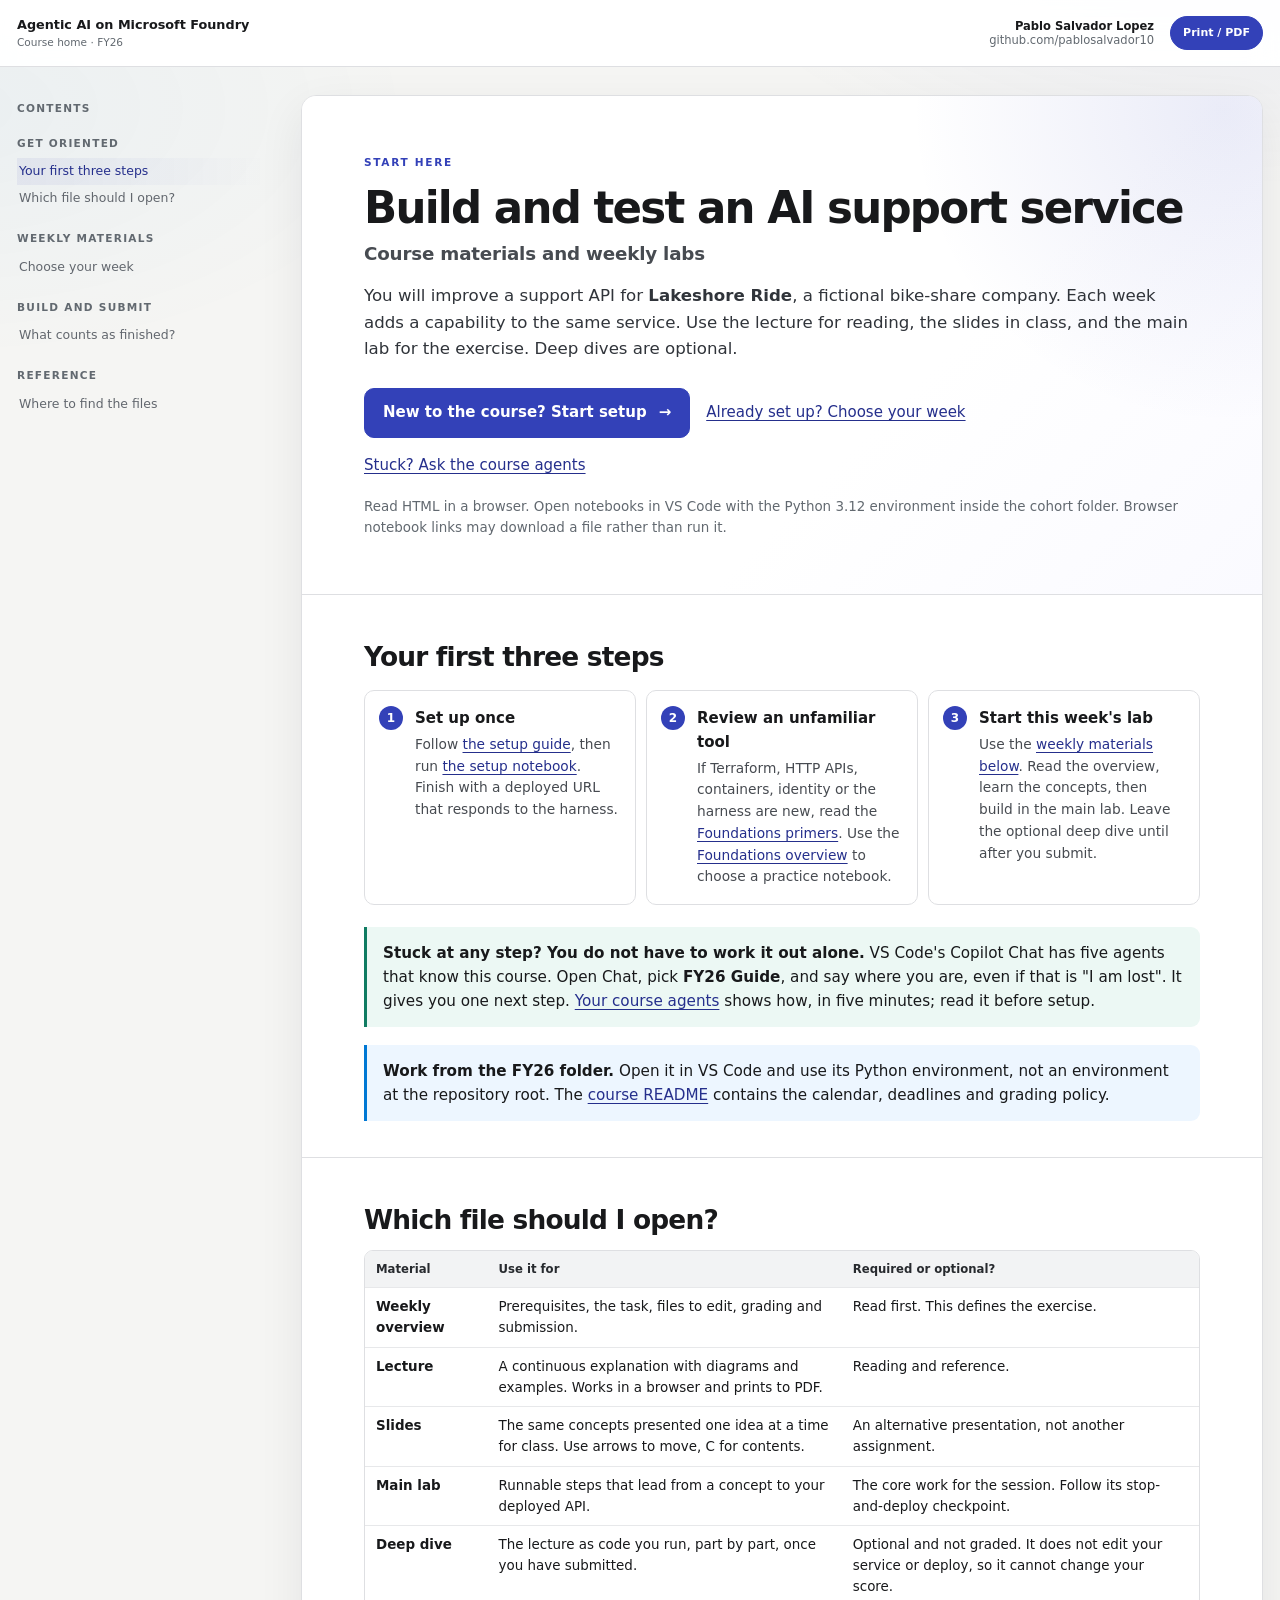
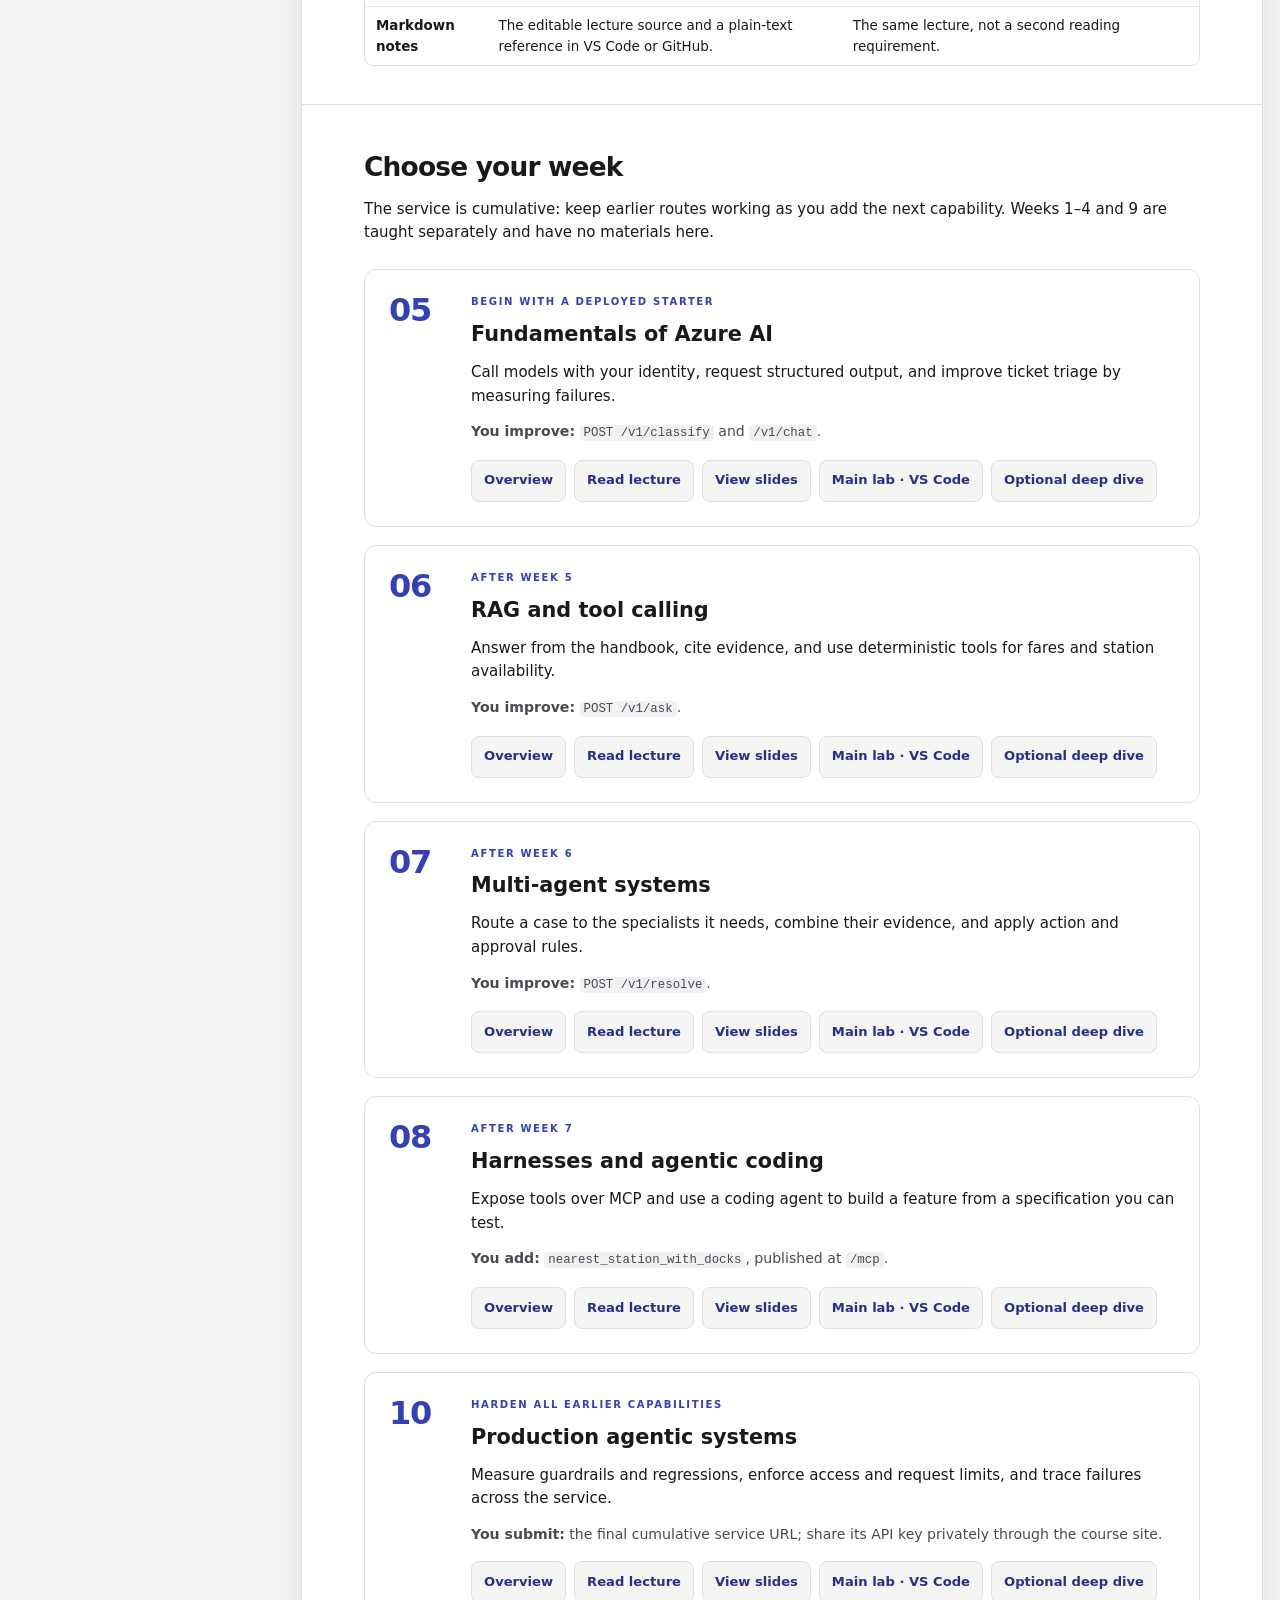
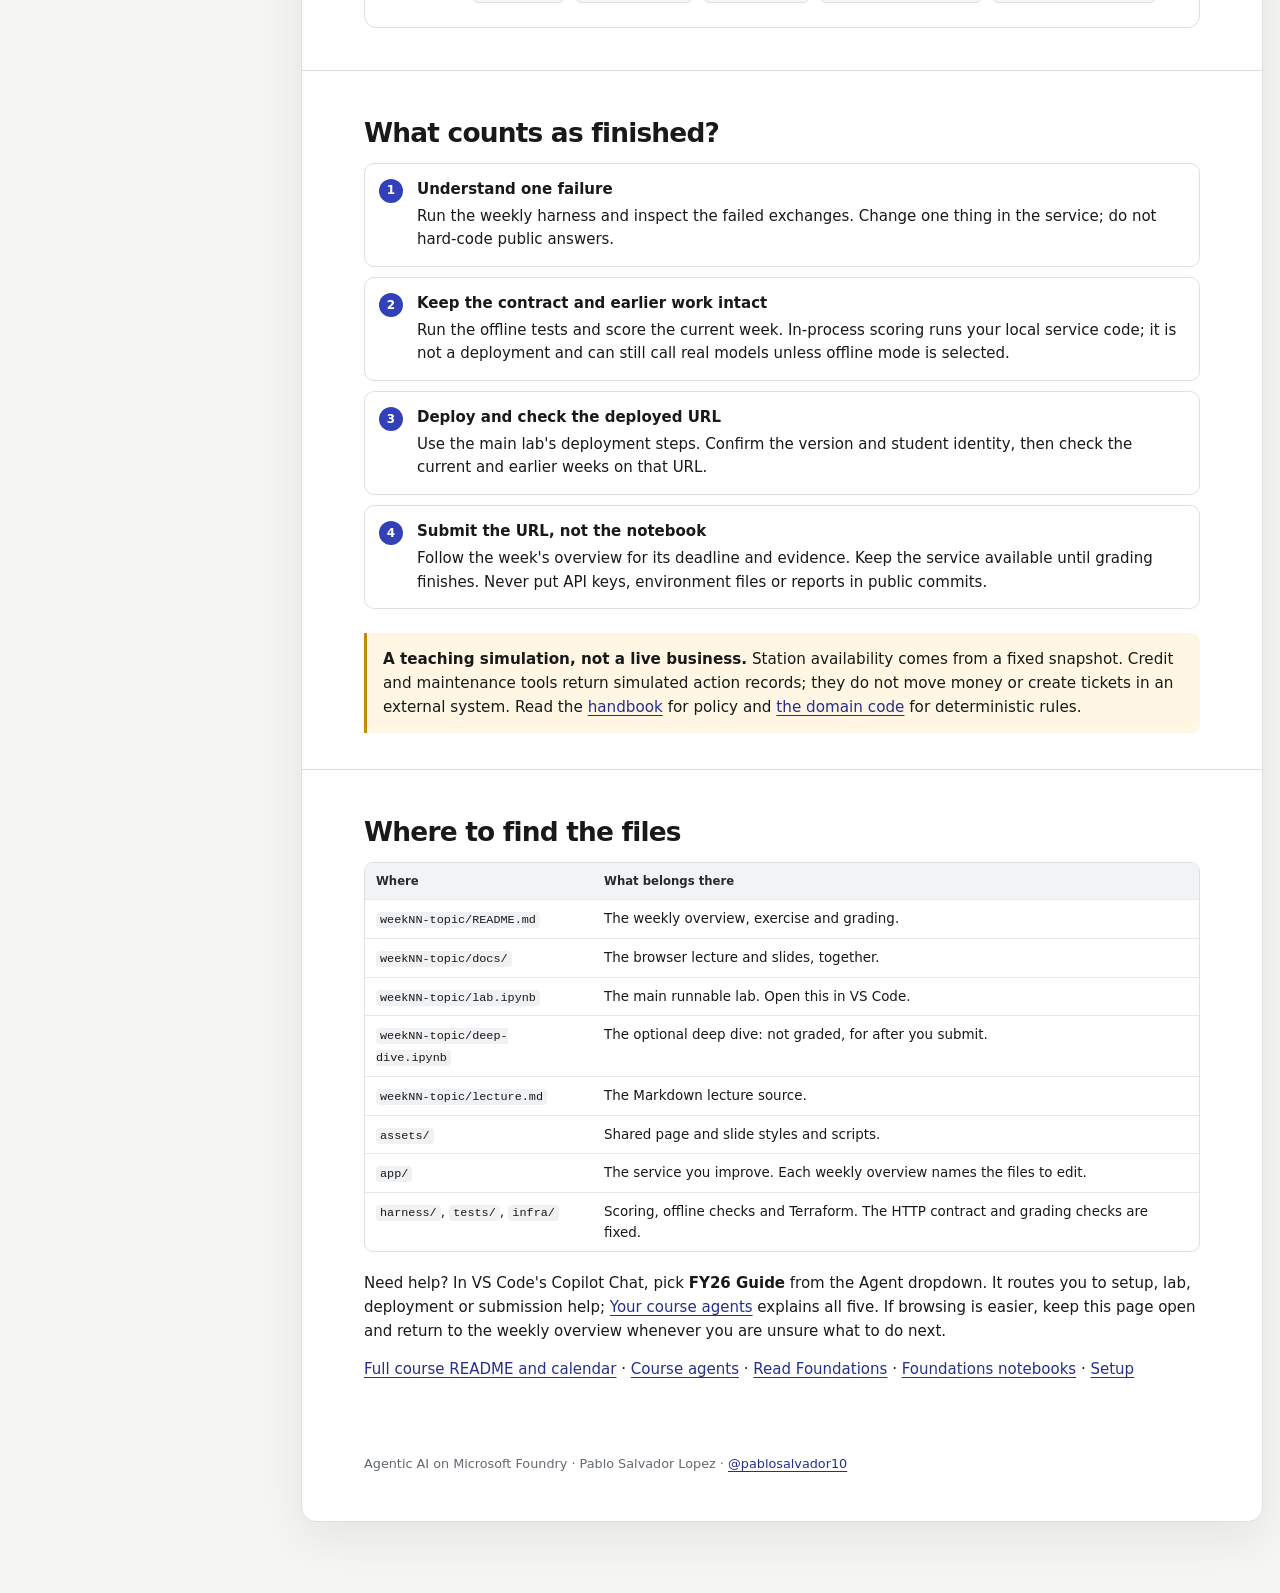
==== fy26/index.html @ be67edde "feat: FY26 cohort with course website and online harness - fy26/: the Lakeshore Ride service, harnes" ====
<!doctype html>
<html lang="en">
<head>
  <meta charset="utf-8">
  <meta name="viewport" content="width=device-width, initial-scale=1">
  <title>Start here · Agentic AI on Microsoft Foundry</title>
  <meta name="description" content="One place to find the setup, foundations, lectures, slides and labs for the Lakeshore Ride agentic AI course.">
  <link rel="stylesheet" href="assets/lecture.css">
  <link rel="stylesheet" href="assets/course.css">
</head>
<body class="course-home">
<a class="skip" href="#content">Skip to the course</a>
<div id="progress" aria-hidden="true"></div>
<header class="topbar"><div class="topbar__inner">
  <span class="brand-copy"><b>Agentic AI on Microsoft Foundry</b><span>Course home · FY26</span></span>
  <div class="topbar__right">
    <span class="author"><b>Pablo Salvador Lopez</b><a href="https://github.com/pablosalvador10">github.com/pablosalvador10</a></span>
    <button class="button" id="print" type="button">Print / PDF</button>
  </div>
</div></header>
<div class="layout">
  <nav class="toc" aria-label="Course contents"></nav>
  <main id="content" tabindex="-1">
    <header class="hero">
      <p class="eyebrow">Start here</p>
      <h1>Build and test an AI support service<span class="hero-subtitle">Course materials and weekly labs</span></h1>
      <p class="hero-copy">You will improve a support API for <strong>Lakeshore Ride</strong>, a fictional bike-share company. Each week adds a capability to the same service. Use the lecture for reading, the slides in class, and the main lab for the exercise. Deep dives are optional.</p>
      <div class="home-actions">
        <a class="primary-link" href="setup/README.md">New to the course? Start setup <span aria-hidden="true">→</span></a>
        <a href="#weeks">Already set up? Choose your week</a>
        <a href="foundations/docs/agents.html">Stuck? Ask the course agents</a>
      </div>
      <p class="muted">Read HTML in a browser. Open notebooks in VS Code with the Python 3.12 environment inside the cohort folder. Browser notebook links may download a file rather than run it.</p>
    </header>

    <section id="start" data-group="Get oriented">
      <h2>Your first three steps</h2>
      <ol class="flow">
        <li><b>Set up once</b><span>Follow <a href="setup/README.md">the setup guide</a>, then run <a href="setup/setup.ipynb">the setup notebook</a>. Finish with a deployed URL that responds to the harness.</span></li>
        <li><b>Review an unfamiliar tool</b><span>If Terraform, HTTP APIs, containers, identity or the harness are new, read the <a href="foundations/docs/primers.html">Foundations primers</a>. Use the <a href="foundations/README.md">Foundations overview</a> to choose a practice notebook.</span></li>
        <li><b>Start this week's lab</b><span>Use the <a href="#weeks">weekly materials below</a>. Read the overview, learn the concepts, then build in the main lab. Leave the optional deep dive until after you submit.</span></li>
      </ol>
      <div class="callout callout--green"><p><strong>Stuck at any step? You do not have to work it out alone.</strong> VS Code's Copilot Chat has five agents that know this course. Open Chat, pick <strong>FY26 Guide</strong>, and say where you are, even if that is "I am lost". It gives you one next step. <a href="foundations/docs/agents.html">Your course agents</a> shows how, in five minutes; read it before setup.</p></div>
      <div class="callout"><p><strong>Work from the FY26 folder.</strong> Open it in VS Code and use its Python environment, not an environment at the repository root. The <a href="README.md">course README</a> contains the calendar, deadlines and grading policy.</p></div>
    </section>

    <section id="formats" data-group="Get oriented">
      <h2>Which file should I open?</h2>
      <div class="table-wrap"><table>
        <thead><tr><th>Material</th><th>Use it for</th><th>Required or optional?</th></tr></thead>
        <tbody>
          <tr><td><strong>Weekly overview</strong></td><td>Prerequisites, the task, files to edit, grading and submission.</td><td>Read first. This defines the exercise.</td></tr>
          <tr><td><strong>Lecture</strong></td><td>A continuous explanation with diagrams and examples. Works in a browser and prints to PDF.</td><td>Reading and reference.</td></tr>
          <tr><td><strong>Slides</strong></td><td>The same concepts presented one idea at a time for class. Use arrows to move, C for contents.</td><td>An alternative presentation, not another assignment.</td></tr>
          <tr><td><strong>Main lab</strong></td><td>Runnable steps that lead from a concept to your deployed API.</td><td>The core work for the session. Follow its stop-and-deploy checkpoint.</td></tr>
          <tr><td><strong>Deep dive</strong></td><td>The lecture as code you run, part by part, once you have submitted.</td><td>Optional and not graded. It does not edit your service or deploy, so it cannot change your score.</td></tr>
          <tr><td><strong>Markdown notes</strong></td><td>The editable lecture source and a plain-text reference in VS Code or GitHub.</td><td>The same lecture, not a second reading requirement.</td></tr>
        </tbody>
      </table></div>
    </section>

    <section id="weeks" data-group="Weekly materials">
      <h2>Choose your week</h2>
      <p>The service is cumulative: keep earlier routes working as you add the next capability. Weeks 1–4 and 9 are taught separately and have no materials here.</p>
      <div class="week-list">
        <article class="week-card" id="week-5">
          <div class="week-number">05</div><div>
            <p class="eyebrow">Begin with a deployed starter</p>
            <h3>Fundamentals of Azure AI</h3>
            <p>Call models with your identity, request structured output, and improve ticket triage by measuring failures.</p>
            <p class="week-deliverable"><strong>You improve:</strong> <code>POST /v1/classify</code> and <code>/v1/chat</code>.</p>
            <nav class="material-links" aria-label="Week 5 materials">
              <a href="week05-fundamentals-of-azure-ai/README.md">Overview</a>
              <a href="week05-fundamentals-of-azure-ai/docs/lecture.html">Read lecture</a>
              <a href="week05-fundamentals-of-azure-ai/docs/slides.html">View slides</a>
              <a href="week05-fundamentals-of-azure-ai/lab.ipynb">Main lab · VS Code</a>
              <a href="week05-fundamentals-of-azure-ai/deep-dive.ipynb">Optional deep dive</a>
            </nav>
          </div>
        </article>
        <article class="week-card" id="week-6">
          <div class="week-number">06</div><div>
            <p class="eyebrow">After Week 5</p>
            <h3>RAG and tool calling</h3>
            <p>Answer from the handbook, cite evidence, and use deterministic tools for fares and station availability.</p>
            <p class="week-deliverable"><strong>You improve:</strong> <code>POST /v1/ask</code>.</p>
            <nav class="material-links" aria-label="Week 6 materials">
              <a href="week06-rag-and-tool-calling/README.md">Overview</a>
              <a href="week06-rag-and-tool-calling/docs/lecture.html">Read lecture</a>
              <a href="week06-rag-and-tool-calling/docs/slides.html">View slides</a>
              <a href="week06-rag-and-tool-calling/lab.ipynb">Main lab · VS Code</a>
              <a href="week06-rag-and-tool-calling/deep-dive.ipynb">Optional deep dive</a>
            </nav>
          </div>
        </article>
        <article class="week-card" id="week-7">
          <div class="week-number">07</div><div>
            <p class="eyebrow">After Week 6</p>
            <h3>Multi-agent systems</h3>
            <p>Route a case to the specialists it needs, combine their evidence, and apply action and approval rules.</p>
            <p class="week-deliverable"><strong>You improve:</strong> <code>POST /v1/resolve</code>.</p>
            <nav class="material-links" aria-label="Week 7 materials">
              <a href="week07-multi-agent-systems/README.md">Overview</a>
              <a href="week07-multi-agent-systems/docs/lecture.html">Read lecture</a>
              <a href="week07-multi-agent-systems/docs/slides.html">View slides</a>
              <a href="week07-multi-agent-systems/lab.ipynb">Main lab · VS Code</a>
              <a href="week07-multi-agent-systems/deep-dive.ipynb">Optional deep dive</a>
            </nav>
          </div>
        </article>
        <article class="week-card" id="week-8">
          <div class="week-number">08</div><div>
            <p class="eyebrow">After Week 7</p>
            <h3>Harnesses and agentic coding</h3>
            <p>Expose tools over MCP and use a coding agent to build a feature from a specification you can test.</p>
            <p class="week-deliverable"><strong>You add:</strong> <code>nearest_station_with_docks</code>, published at <code>/mcp</code>.</p>
            <nav class="material-links" aria-label="Week 8 materials">
              <a href="week08-harnesses-and-agentic-coding/README.md">Overview</a>
              <a href="week08-harnesses-and-agentic-coding/docs/lecture.html">Read lecture</a>
              <a href="week08-harnesses-and-agentic-coding/docs/slides.html">View slides</a>
              <a href="week08-harnesses-and-agentic-coding/lab.ipynb">Main lab · VS Code</a>
              <a href="week08-harnesses-and-agentic-coding/deep-dive.ipynb">Optional deep dive</a>
            </nav>
          </div>
        </article>
        <article class="week-card" id="week-10">
          <div class="week-number">10</div><div>
            <p class="eyebrow">Harden all earlier capabilities</p>
            <h3>Production agentic systems</h3>
            <p>Measure guardrails and regressions, enforce access and request limits, and trace failures across the service.</p>
            <p class="week-deliverable"><strong>You submit:</strong> the final cumulative service URL; share its API key privately through the course site.</p>
            <nav class="material-links" aria-label="Week 10 materials">
              <a href="week10-production-agentic-systems/README.md">Overview</a>
              <a href="week10-production-agentic-systems/docs/lecture.html">Read lecture</a>
              <a href="week10-production-agentic-systems/docs/slides.html">View slides</a>
              <a href="week10-production-agentic-systems/lab.ipynb">Main lab · VS Code</a>
              <a href="week10-production-agentic-systems/deep-dive.ipynb">Optional deep dive</a>
            </nav>
          </div>
        </article>
      </div>
    </section>

    <section id="workflow" data-group="Build and submit">
      <h2>What counts as finished?</h2>
      <ol class="points">
        <li><b>Understand one failure</b>Run the weekly harness and inspect the failed exchanges. Change one thing in the service; do not hard-code public answers.</li>
        <li><b>Keep the contract and earlier work intact</b>Run the offline tests and score the current week. In-process scoring runs your local service code; it is not a deployment and can still call real models unless offline mode is selected.</li>
        <li><b>Deploy and check the deployed URL</b>Use the main lab's deployment steps. Confirm the version and student identity, then check the current and earlier weeks on that URL.</li>
        <li><b>Submit the URL, not the notebook</b>Follow the week's overview for its deadline and evidence. Keep the service available until grading finishes. Never put API keys, environment files or reports in public commits.</li>
      </ol>
      <div class="callout callout--amber"><p><strong>A teaching simulation, not a live business.</strong> Station availability comes from a fixed snapshot. Credit and maintenance tools return simulated action records; they do not move money or create tickets in an external system. Read the <a href="app/data/handbook/">handbook</a> for policy and <a href="app/domain.py">the domain code</a> for deterministic rules.</p></div>
    </section>

    <section id="folders" data-group="Reference">
      <h2>Where to find the files</h2>
      <div class="table-wrap"><table>
        <thead><tr><th>Where</th><th>What belongs there</th></tr></thead>
        <tbody>
          <tr><td><code>weekNN-topic/README.md</code></td><td>The weekly overview, exercise and grading.</td></tr>
          <tr><td><code>weekNN-topic/docs/</code></td><td>The browser lecture and slides, together.</td></tr>
          <tr><td><code>weekNN-topic/lab.ipynb</code></td><td>The main runnable lab. Open this in VS Code.</td></tr>
          <tr><td><code>weekNN-topic/deep-dive.ipynb</code></td><td>The optional deep dive: not graded, for after you submit.</td></tr>
          <tr><td><code>weekNN-topic/lecture.md</code></td><td>The Markdown lecture source.</td></tr>
          <tr><td><code>assets/</code></td><td>Shared page and slide styles and scripts.</td></tr>
          <tr><td><code>app/</code></td><td>The service you improve. Each weekly overview names the files to edit.</td></tr>
          <tr><td><code>harness/</code>, <code>tests/</code>, <code>infra/</code></td><td>Scoring, offline checks and Terraform. The HTTP contract and grading checks are fixed.</td></tr>
        </tbody>
      </table></div>
      <p>Need help? In VS Code's Copilot Chat, pick <strong>FY26 Guide</strong> from the Agent dropdown. It routes you to setup, lab, deployment or submission help; <a href="foundations/docs/agents.html">Your course agents</a> explains all five. If browsing is easier, keep this page open and return to the weekly overview whenever you are unsure what to do next.</p>
      <p><a href="README.md">Full course README and calendar</a> · <a href="foundations/docs/agents.html">Course agents</a> · <a href="foundations/docs/primers.html">Read Foundations</a> · <a href="foundations/README.md">Foundations notebooks</a> · <a href="setup/README.md">Setup</a></p>
    </section>
    <p class="page-end">Agentic AI on Microsoft Foundry · Pablo Salvador Lopez · <a href="https://github.com/pablosalvador10">@pablosalvador10</a></p>
  </main>
</div>
<button id="back-to-top" type="button" aria-label="Back to top">↑</button>
<script src="assets/lecture.js"></script>
</body>
</html>
---- fy26/assets/lecture.css ----
/* Weekly guides: one long document per week with a sticky contents column. */
:root{--accent:#3341b8;--accent-dark:#252f8c;--accent-soft:#eef0fc;--ink:#18191b;--slate:#474b51;--muted:#626970;
  --line:#dedfe2;--soft:#f5f5f3;--paper:#fff;--azure:#0078d4;--azure-soft:#edf6ff;--green:#107c62;--green-soft:#ecf8f4;
  --amber:#8b5e00;--amber-soft:#fff7e4;--red:#b42318;--red-soft:#fdf0ef;--shadow:0 16px 46px rgba(25,29,34,.075);
  --mono:"Cascadia Code","SFMono-Regular",Consolas,monospace}
*{box-sizing:border-box}
html{scroll-behavior:smooth;scroll-padding-top:calc(var(--topbar-height,66px) + 16px)}
body{margin:0;color:var(--ink);background:var(--soft);font-family:"Segoe UI",Inter,system-ui,-apple-system,sans-serif;
  font-size:15px;line-height:1.58;-webkit-font-smoothing:antialiased}
body::before{content:"";position:fixed;inset:0;z-index:-1;pointer-events:none;
  background:radial-gradient(900px 420px at 98% -8%,rgba(51,65,184,.07),transparent 62%),
  radial-gradient(780px 420px at -4% 12%,rgba(0,120,212,.045),transparent 60%)}
a{color:var(--accent-dark);text-underline-offset:3px}a:hover{color:var(--accent)}
code{padding:1px 4px;border-radius:4px;background:#f0f1f2;font-family:var(--mono);font-size:.88em;overflow-wrap:anywhere}
:focus-visible{outline:3px solid var(--accent);outline-offset:3px}
.skip{position:fixed;left:12px;top:-80px;z-index:300;padding:10px 14px;border:2px solid var(--accent);background:#fff;font-weight:800}
.skip:focus{top:0}
#progress{position:fixed;inset:0 auto auto 0;z-index:250;width:0;height:3px;background:var(--accent)}

/* Top bar */
.topbar{position:sticky;top:0;z-index:100;border-bottom:1px solid var(--line);background:rgba(255,255,255,.95);backdrop-filter:blur(14px)}
.topbar__inner{width:min(1420px,calc(100% - 34px));min-height:66px;display:flex;align-items:center;justify-content:space-between;gap:18px;margin:auto}
.brand-copy{min-width:0;line-height:1.2;white-space:normal}.brand-copy b{display:block;font-size:.8rem}
.brand-copy span{display:block;margin-top:3px;color:var(--muted);font-size:.66rem}
.course-home-link{color:inherit;text-decoration:none}
.course-home-link:hover{color:var(--accent-dark)}
.materials-nav{display:flex;flex-wrap:wrap;gap:8px;width:min(1420px,calc(100% - 34px));margin:18px auto 0}
.materials-nav a{display:inline-flex;align-items:center;min-height:40px;padding:7px 12px;border:1px solid var(--line);border-radius:8px;background:var(--paper);font-size:.8rem;font-weight:650;text-decoration:none}
.materials-nav a[aria-current=page]{border-color:var(--accent);background:var(--accent-soft);color:var(--accent-dark)}
.topbar__right{display:flex;flex:none;align-items:center;gap:16px}
.author{color:var(--slate);font-size:.72rem;line-height:1.25;text-align:right;white-space:nowrap}
.author b{display:block;color:var(--ink)}.author a{color:var(--muted);text-decoration:none}.author a:hover{color:var(--accent)}
.button{min-height:34px;padding:7px 12px;border:1px solid var(--accent);border-radius:999px;color:#fff;background:var(--accent);
  font:inherit;font-size:.69rem;font-weight:800;cursor:pointer;white-space:nowrap}
.button:hover{background:var(--accent-dark)}

/* Layout and contents */
.layout{width:min(1420px,calc(100% - 34px));display:grid;grid-template-columns:250px minmax(0,1fr);gap:34px;align-items:start;margin:28px auto 80px}
.toc{position:sticky;top:92px;max-height:calc(100vh - 112px);overflow:auto;padding:5px 0 22px}
.toc-disclosure{position:sticky;top:92px;min-width:0}
.toc-disclosure > summary{display:none}
.toc-disclosure > .toc{position:relative;top:auto}
.toc__label,.toc__group{margin:0 0 10px;color:var(--muted);font-size:.66rem;font-weight:850;letter-spacing:.12em;text-transform:uppercase}
.toc__group{margin:18px 0 7px}
.toc a{display:block;margin-left:-9px;padding:5px 9px;border-left:2px solid transparent;color:#62676e;text-decoration:none;font-size:.78rem;line-height:1.35}
.toc a.sub{padding-left:21px;font-size:.73rem}
.toc a:hover,.toc a.active{color:var(--accent-dark);border-left-color:var(--accent);background:linear-gradient(90deg,rgba(51,65,184,.07),transparent)}
main{min-width:0;overflow:hidden;border:1px solid var(--line);border-radius:15px;background:var(--paper);box-shadow:var(--shadow)}

/* Hero */
.hero{position:relative;overflow:hidden;padding:58px 62px 42px;border-bottom:1px solid var(--line);
  background:radial-gradient(circle at 96% 3%,rgba(51,65,184,.1),transparent 30%),linear-gradient(135deg,#fff 0%,#fff 62%,#fafaff 100%)}
.eyebrow{margin:0 0 14px;color:var(--accent);font-size:.66rem;font-weight:850;letter-spacing:.16em;text-transform:uppercase}
h1{max-width:860px;margin:0 0 20px;font-size:clamp(2.1rem,3.4vw,3rem);line-height:1.08;letter-spacing:-.04em;font-weight:720}
.hero-subtitle{display:block;margin-top:12px;color:var(--slate);font-size:.42em;letter-spacing:-.01em;font-weight:600}
.hero-copy{max-width:880px;color:#30343a;font-size:1.04rem}

/* Sections */
section{padding:46px 62px 18px;border-bottom:1px solid var(--line)}
section:last-of-type{border-bottom:0}
h2{margin:0 0 14px;font-size:1.65rem;line-height:1.2;letter-spacing:-.03em}
h3{margin:30px 0 8px;font-size:1.1rem}
h4{margin:20px 0 6px;font-size:.95rem}
p,li{max-width:940px}
li{margin:6px 0}
.lede{max-width:900px;color:#30343a;font-size:1.02rem}
.muted{color:var(--muted);font-size:.84rem}
.callout{margin:18px 0;padding:14px 16px;border-left:3px solid var(--azure);border-radius:0 9px 9px 0;background:var(--azure-soft);font-size:.95rem;max-width:960px}
.callout p{margin:0}.callout p+p{margin-top:8px}
.callout--green{border-left-color:var(--green);background:var(--green-soft)}
.callout--amber{border-left-color:#c58a00;background:var(--amber-soft)}
.callout--red{border-left-color:var(--red);background:var(--red-soft)}
.verdict{margin:16px 0 6px;padding:12px 14px;border:1px dashed #d6d8db;border-left:3px solid var(--accent);border-radius:9px;background:#fbfbff;font-size:.95rem;max-width:960px}
.verdict p{margin:0}
.lab{display:flex;gap:12px;align-items:baseline;margin:18px 0 8px;padding:11px 14px;border:1px solid #d9dcf5;border-radius:9px;background:var(--accent-soft);font-size:.92rem;max-width:960px}
.lab::before{content:"In the lab";flex:none;color:var(--accent-dark);font-size:.64rem;font-weight:850;letter-spacing:.12em;text-transform:uppercase}
.lab p{margin:0}

/* Tables */
.table-wrap{margin:14px 0 20px;overflow-x:auto;border:1px solid var(--line);border-radius:9px;background:#fff}
table{width:100%;border-collapse:collapse;font-size:.84rem}
th{padding:9px 11px;color:#272a2e;background:#f2f3f4;font-size:.73rem;text-align:left;vertical-align:bottom}
td{padding:8px 11px;border-top:1px solid #e7e8ea;vertical-align:top}
td.num,th.num{text-align:right;font-variant-numeric:tabular-nums}td.num{white-space:nowrap}
td.mid,th.mid{text-align:center;white-space:nowrap}
tr.hl td{background:#f7f8fe}
.table-wrap caption{caption-side:bottom;padding:8px 11px;color:var(--muted);font-size:.78rem;text-align:left}

/* Cards and grids */
.card{margin:22px 0 30px;padding:24px 26px 10px;border:1px solid var(--line);border-left:4px solid var(--accent);border-radius:12px;background:#fff}
.card h3{margin:0 0 6px;font-size:1.22rem}
.grid{display:grid;gap:12px;margin:16px 0 22px}
.grid-2{grid-template-columns:repeat(2,minmax(0,1fr))}.grid-3{grid-template-columns:repeat(3,minmax(0,1fr))}
.grid-4{grid-template-columns:repeat(4,minmax(0,1fr))}
.tile{padding:14px 16px;border:1px solid var(--line);border-radius:10px;background:#fff}
.tile h4{margin:0 0 4px;font-size:.95rem}.tile p{margin:0;color:var(--slate);font-size:.88rem}
.tile--accent{border-top:3px solid var(--accent)}.tile--azure{border-top:3px solid var(--azure)}
.tile--green{border-top:3px solid var(--green)}.tile--amber{border-top:3px solid #c58a00}.tile--red{border-top:3px solid var(--red)}
.split{display:grid;grid-template-columns:minmax(0,1.1fr) minmax(0,1fr);gap:22px;align-items:start;margin:12px 0 18px}
.split > *{min-width:0}
.split:has(.code){grid-template-columns:minmax(0,1fr);gap:0}

/* Diagrams */
.diagram{display:flex;align-items:center;flex-wrap:nowrap;overflow-x:auto;gap:6px;margin:16px 0 24px;padding:16px;border:1px solid var(--line);border-radius:11px;background:#fff}
.diagram__col{flex:1 1 0;min-width:80px;display:flex;flex-direction:column;gap:6px}
.diagram__node{padding:8px 9px;border:1px solid #cfd2d6;border-radius:8px;background:#fafafa;font-size:.77rem;line-height:1.3;text-align:center;font-weight:650}
.diagram__node small{display:block;margin-top:2px;color:var(--muted);font-size:.68rem;font-weight:500}
.diagram__node.is-accent{border-color:#b9bfeb;background:var(--accent-soft)}
.diagram__node.is-azure{border-color:#a9cdf0;background:var(--azure-soft)}
.diagram__node.is-green{border-color:#9fd6c5;background:var(--green-soft)}
.diagram__node.is-amber{border-color:#ead39b;background:var(--amber-soft)}
.diagram__node.is-red{border-color:#f0b8b3;background:var(--red-soft)}
.diagram__label{color:var(--muted);font-size:.62rem;font-weight:850;letter-spacing:.1em;text-align:center;text-transform:uppercase}
.diagram__arrow{flex:none;color:var(--accent);font-weight:800;text-align:center;font-size:.95rem;line-height:1.1}
.diagram__arrow small{display:block;color:var(--muted);font-size:.62rem;font-weight:600}
.figure{margin:16px 0 24px;padding:16px;border:1px solid var(--line);border-radius:11px;background:#fff}
.figure svg{display:block;max-width:100%;height:auto;margin:0 auto}
.figure figcaption{margin-top:10px;color:var(--muted);font-size:.82rem;max-width:940px}

/* Chips */
.chip{display:inline-block;padding:2px 8px;border-radius:999px;color:#fff;background:var(--accent);font-size:.7rem;font-weight:800;white-space:nowrap}
.chip--azure{background:var(--azure)}.chip--green{background:var(--green)}.chip--amber{background:#a86f00}.chip--red{background:var(--red)}
.chip--ghost{color:var(--accent-dark);background:var(--accent-soft)}.chip--gray{background:#6b7178}

/* Numbered steps and points */
.flow{list-style:none;counter-reset:flow;display:grid;grid-template-columns:repeat(3,1fr);gap:10px;margin:18px 0 22px;padding:0}
.flow--2{grid-template-columns:repeat(2,1fr)}.flow--4{grid-template-columns:repeat(4,1fr)}.flow--5{grid-template-columns:repeat(5,1fr)}
.flow li{counter-increment:flow;position:relative;margin:0;padding:16px 16px 16px 50px;border:1px solid var(--line);border-radius:10px;background:#fff;max-width:none}
.flow li::before,.points li::before{position:absolute;left:14px;top:15px;width:24px;height:24px;display:grid;place-items:center;border-radius:50%;
  color:#fff;background:var(--accent);font-size:.75rem;font-weight:800}
.flow li::before{content:counter(flow)}
.flow b,.points b{display:block;margin-bottom:3px}.flow span{display:block;color:var(--slate);font-size:.86rem}
.points{list-style:none;counter-reset:points;display:grid;gap:10px;margin:14px 0 24px;padding:0}
.points li{counter-increment:points;position:relative;margin:0;padding:14px 16px 14px 52px;border:1px solid var(--line);border-radius:10px;background:#fff;max-width:980px}
.points li::before{content:counter(points)}

/* Numbers */
.stats{display:grid;grid-template-columns:repeat(auto-fit,minmax(170px,1fr));gap:12px;margin:16px 0 22px}
.stat{padding:14px 16px;border:1px solid var(--line);border-radius:10px;background:#fff}
.stat b{display:block;color:var(--accent-dark);font-size:1.6rem;line-height:1.1;letter-spacing:-.02em;font-variant-numeric:tabular-nums}
.stat span{display:block;margin-top:4px;color:var(--slate);font-size:.8rem;line-height:1.35}
.bars{display:grid;gap:8px;margin:16px 0 22px;padding:16px;border:1px solid var(--line);border-radius:11px;background:#fff;max-width:760px}
.bar{display:grid;grid-template-columns:110px 1fr 130px;gap:12px;align-items:center;font-size:.84rem}
.bar .track{display:block;height:12px;border-radius:999px;background:#eef0f2;overflow:hidden}
.bar .fill{display:block;height:100%;border-radius:999px;background:var(--accent)}
.bar .val{color:var(--slate);font-variant-numeric:tabular-nums}
.formula{margin:14px 0 18px;padding:12px 16px;border:1px solid var(--line);border-radius:9px;background:#fbfbfc;font-family:var(--mono);font-size:.86rem;max-width:960px;overflow-x:auto}

/* Glossary */
.glossary{display:grid;grid-template-columns:repeat(2,1fr);gap:12px 28px;margin:16px 0 26px}
.glossary dt{font-weight:800}.glossary dd{margin:2px 0 0;color:var(--slate);font-size:.92rem}

/* Code */
.code-label{margin:16px 0 -8px;color:var(--muted);font-size:.72rem;font-weight:700}
.code{margin:14px 0 20px;padding:14px 16px;overflow-x:auto;border:1px solid var(--line);border-radius:9px;background:#f7f7f8;
  font-family:var(--mono);font-size:.76rem;line-height:1.5}
.code code{padding:0;background:none;font-size:inherit;overflow-wrap:normal}
.t-c{color:#6b7280;font-style:italic}.t-s{color:#0f6b4f}.t-k{color:#3341b8;font-weight:600}.t-n{color:#a3520b}.t-b{color:#8a2be2}

#back-to-top{position:fixed;right:22px;bottom:22px;width:39px;height:39px;border:0;border-radius:50%;color:#fff;background:#292c30;
  opacity:0;visibility:hidden;pointer-events:none;transition:opacity .2s;cursor:pointer}
#back-to-top.visible{opacity:1;visibility:visible;pointer-events:auto}
.page-end{padding:26px 62px 34px;color:var(--muted);font-size:.8rem}

@media (max-width:1100px){.grid-4,.flow--4,.flow--5{grid-template-columns:repeat(2,1fr)}.split{grid-template-columns:1fr}}
@media (max-width:1000px){.layout{display:block}.toc{display:none}.flow,.glossary,.grid-3{grid-template-columns:1fr}.author{display:none}
  .toc-disclosure{position:static;margin-bottom:18px;border:1px solid var(--line);border-radius:9px;background:var(--paper)}
  .toc-disclosure > summary{display:list-item;min-height:44px;padding:11px 16px;color:var(--accent-dark);font-weight:750;cursor:pointer;list-style-position:inside}
  .toc-disclosure > .toc{display:block;max-height:60vh;padding:10px 18px 18px}}
@media (max-width:650px){.hero,section,.page-end{padding-left:20px;padding-right:20px}.card{padding:18px}.grid-2,.grid-4,.flow--2,.flow--4,.flow--5{grid-template-columns:1fr}}
@media (prefers-reduced-motion:reduce){html{scroll-behavior:auto}#back-to-top{transition:none}}
@media print{.skip,.topbar,.materials-nav,.toc,.toc-disclosure,#progress,#back-to-top{display:none !important}
  html{scroll-behavior:auto}body{-webkit-print-color-adjust:exact;print-color-adjust:exact}
  .hero,section{padding-left:24px;padding-right:24px}.table-wrap{overflow:visible}
  table{font-size:.7rem}th,td{padding:5px 6px}.layout{display:block;width:auto;margin:0}
  main{border:0;box-shadow:none}.card,.figure,.diagram,.table-wrap{break-inside:avoid-page}.code{white-space:pre-wrap}}
---- fy26/assets/course.css ----
/* Course entry point: reuse the reading-page system, add a clear route through the materials. */
.home-actions{display:flex;align-items:center;flex-wrap:wrap;gap:16px;margin:26px 0 18px}
.primary-link{display:inline-flex;align-items:center;gap:12px;padding:12px 18px;border:1px solid var(--accent);border-radius:10px;background:var(--accent);color:#fff;font-weight:750;text-decoration:none}
.primary-link:hover{background:var(--accent-dark);color:#fff}
.week-list{display:grid;gap:18px;margin:24px 0}
.week-card{display:grid;grid-template-columns:60px minmax(0,1fr);gap:22px;padding:24px;border:1px solid var(--line);border-radius:12px;background:var(--paper)}
.week-number{font-size:2rem;font-weight:750;line-height:1;color:var(--accent);font-variant-numeric:tabular-nums;letter-spacing:-.04em}
.week-card h3{margin:0 0 10px;font-size:1.3rem}
.week-card .eyebrow{margin:0 0 8px;font-size:.63rem}
.week-card p{margin:0 0 12px}
.week-deliverable{color:var(--slate);font-size:.88rem}
.material-links{display:flex;flex-wrap:wrap;gap:8px;margin-top:16px}
.material-links a{display:inline-flex;align-items:center;min-height:42px;padding:8px 12px;border:1px solid var(--line);border-radius:8px;font-size:.82rem;font-weight:650;text-decoration:none;background:var(--soft)}
.material-links a:hover{border-color:var(--accent);background:var(--accent-soft)}
@media(max-width:650px){.week-card{grid-template-columns:1fr;gap:10px;padding:18px}.week-number{font-size:1.4rem}.material-links a{min-height:44px}}
@media print{.week-card{break-inside:avoid-page}.primary-link{color:var(--ink);background:none}}
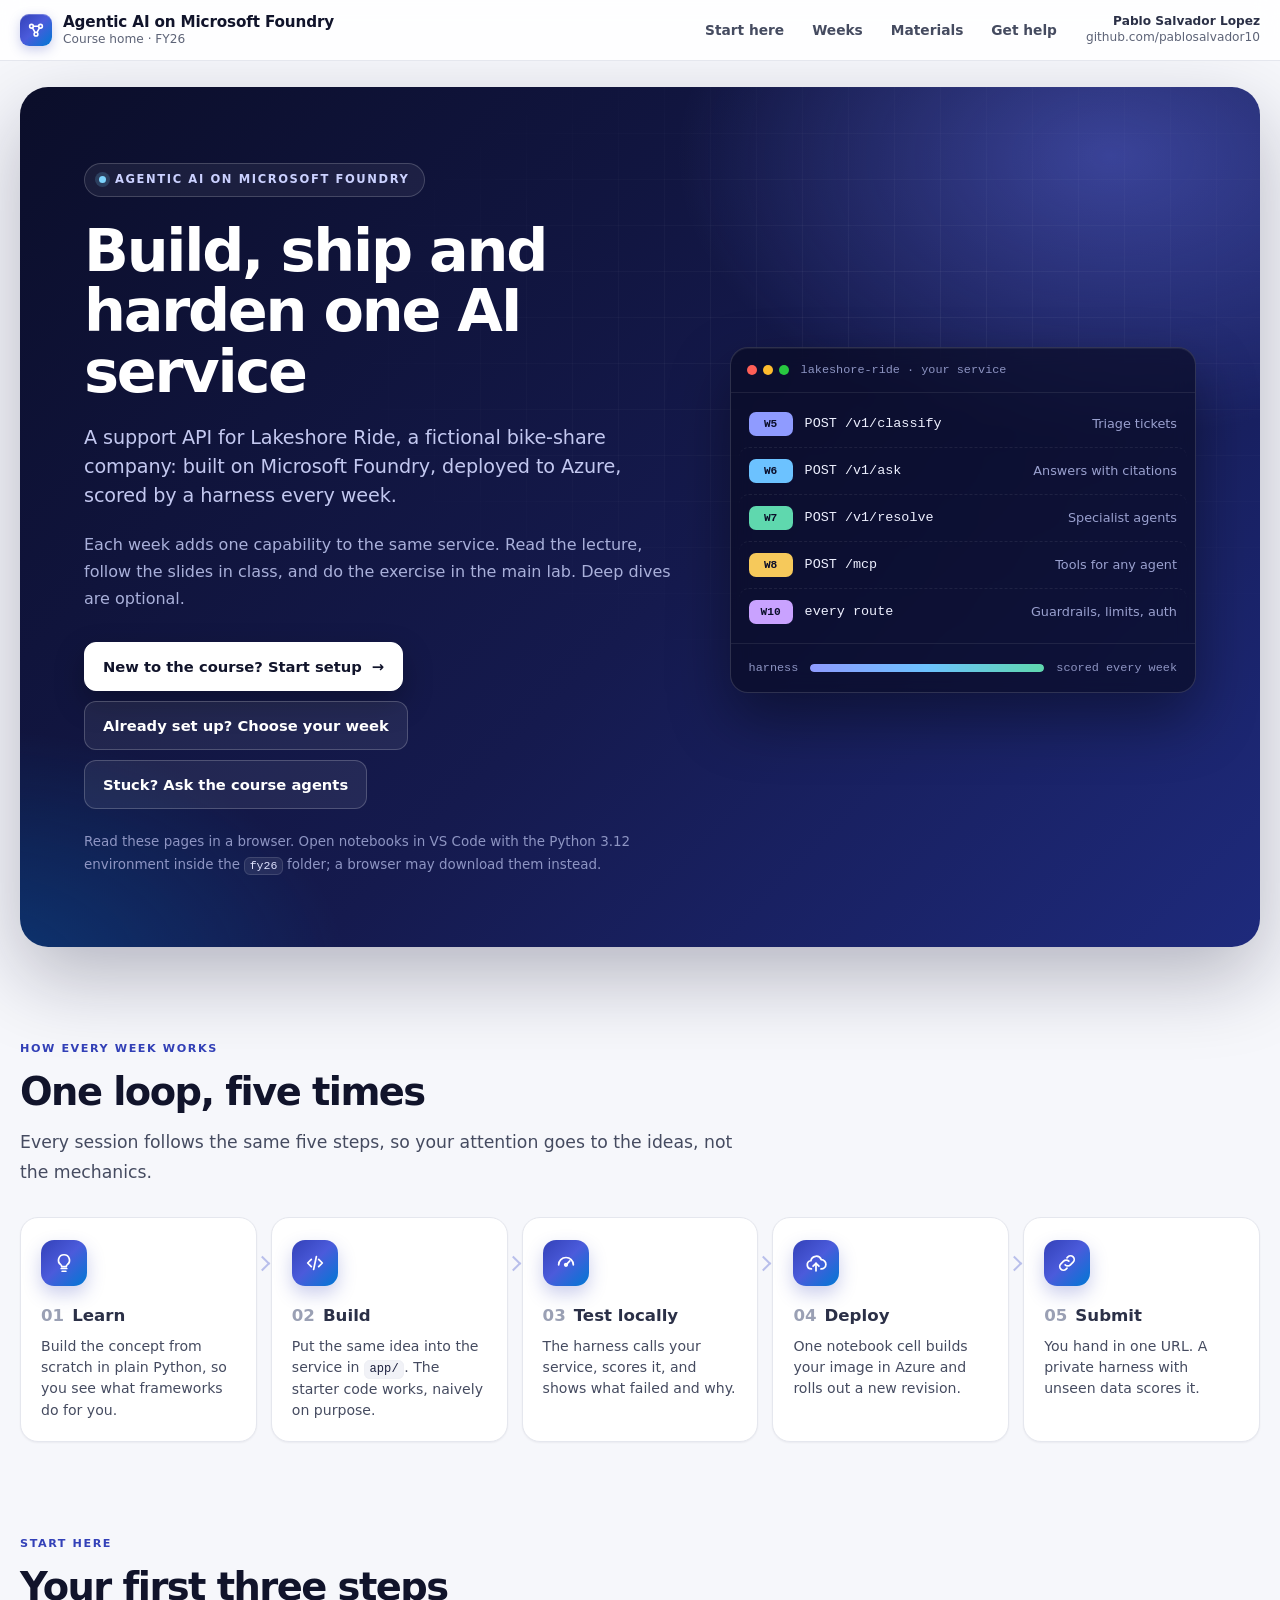
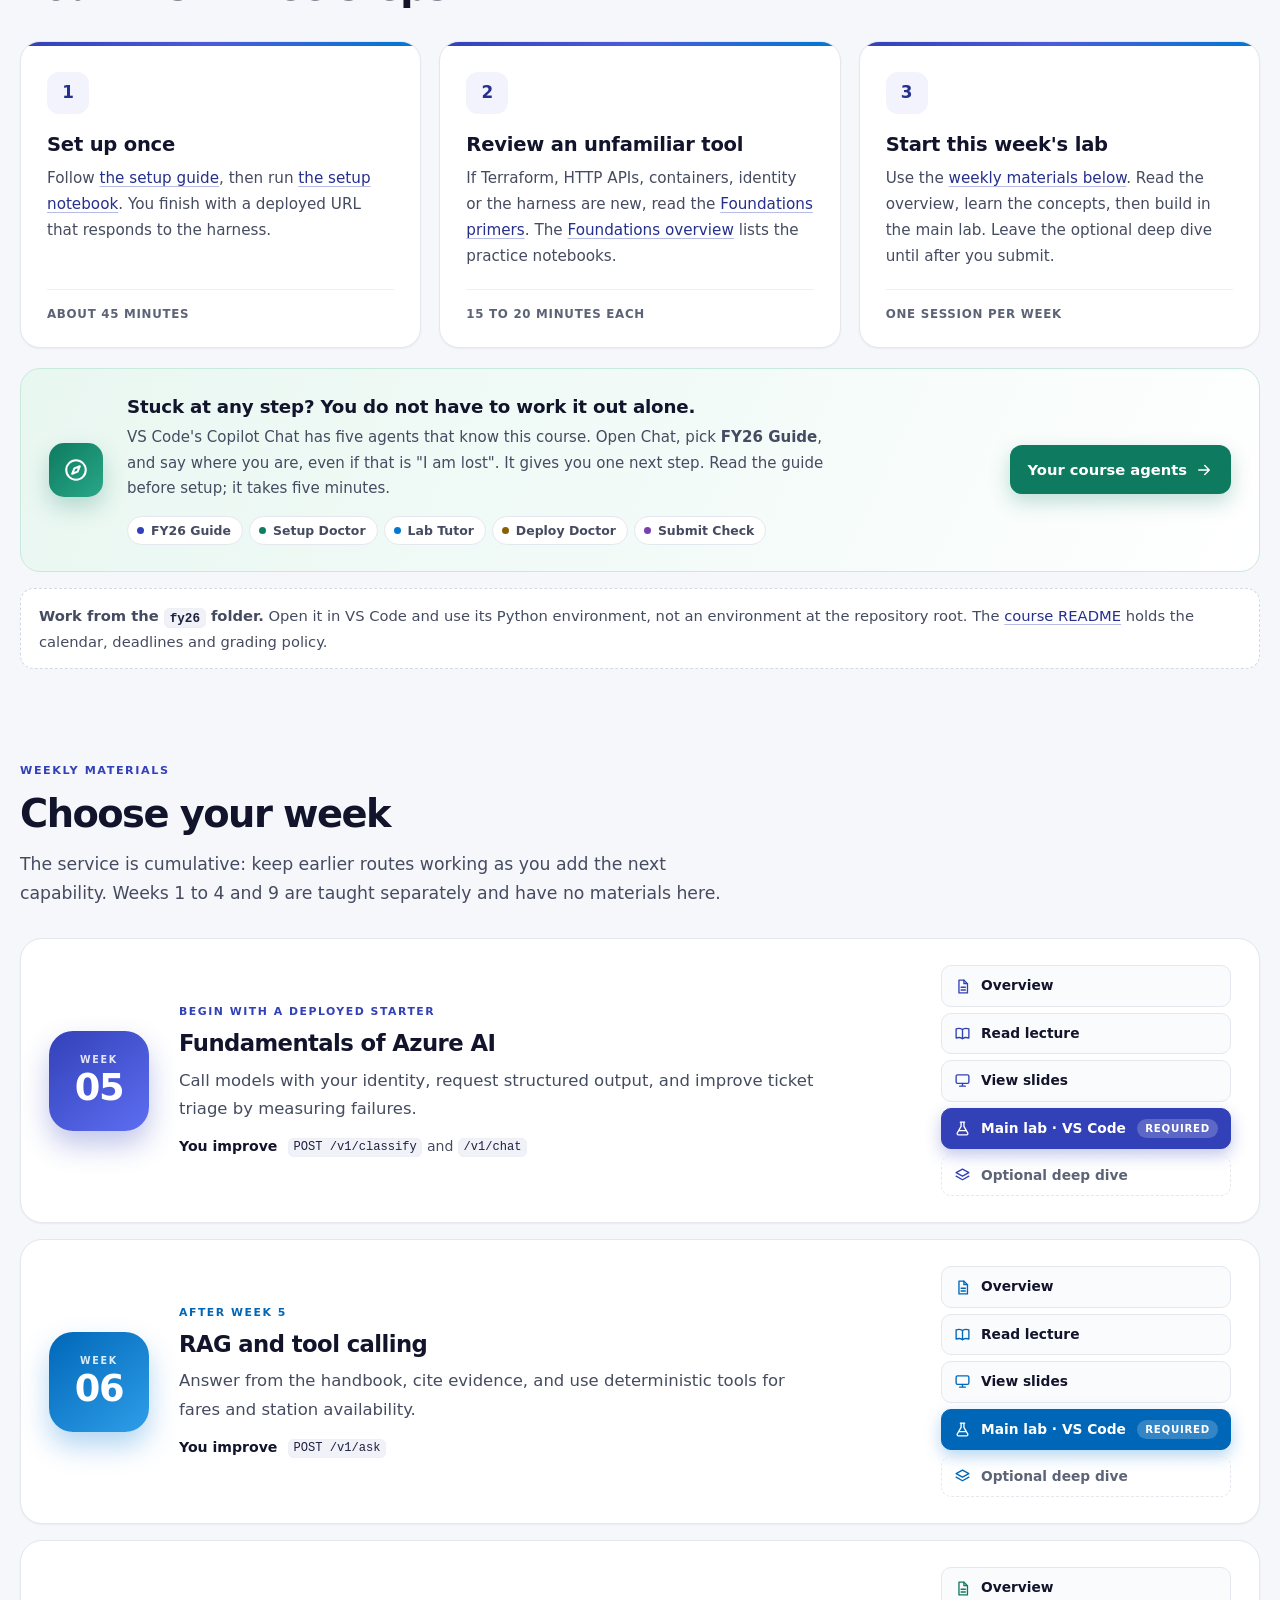
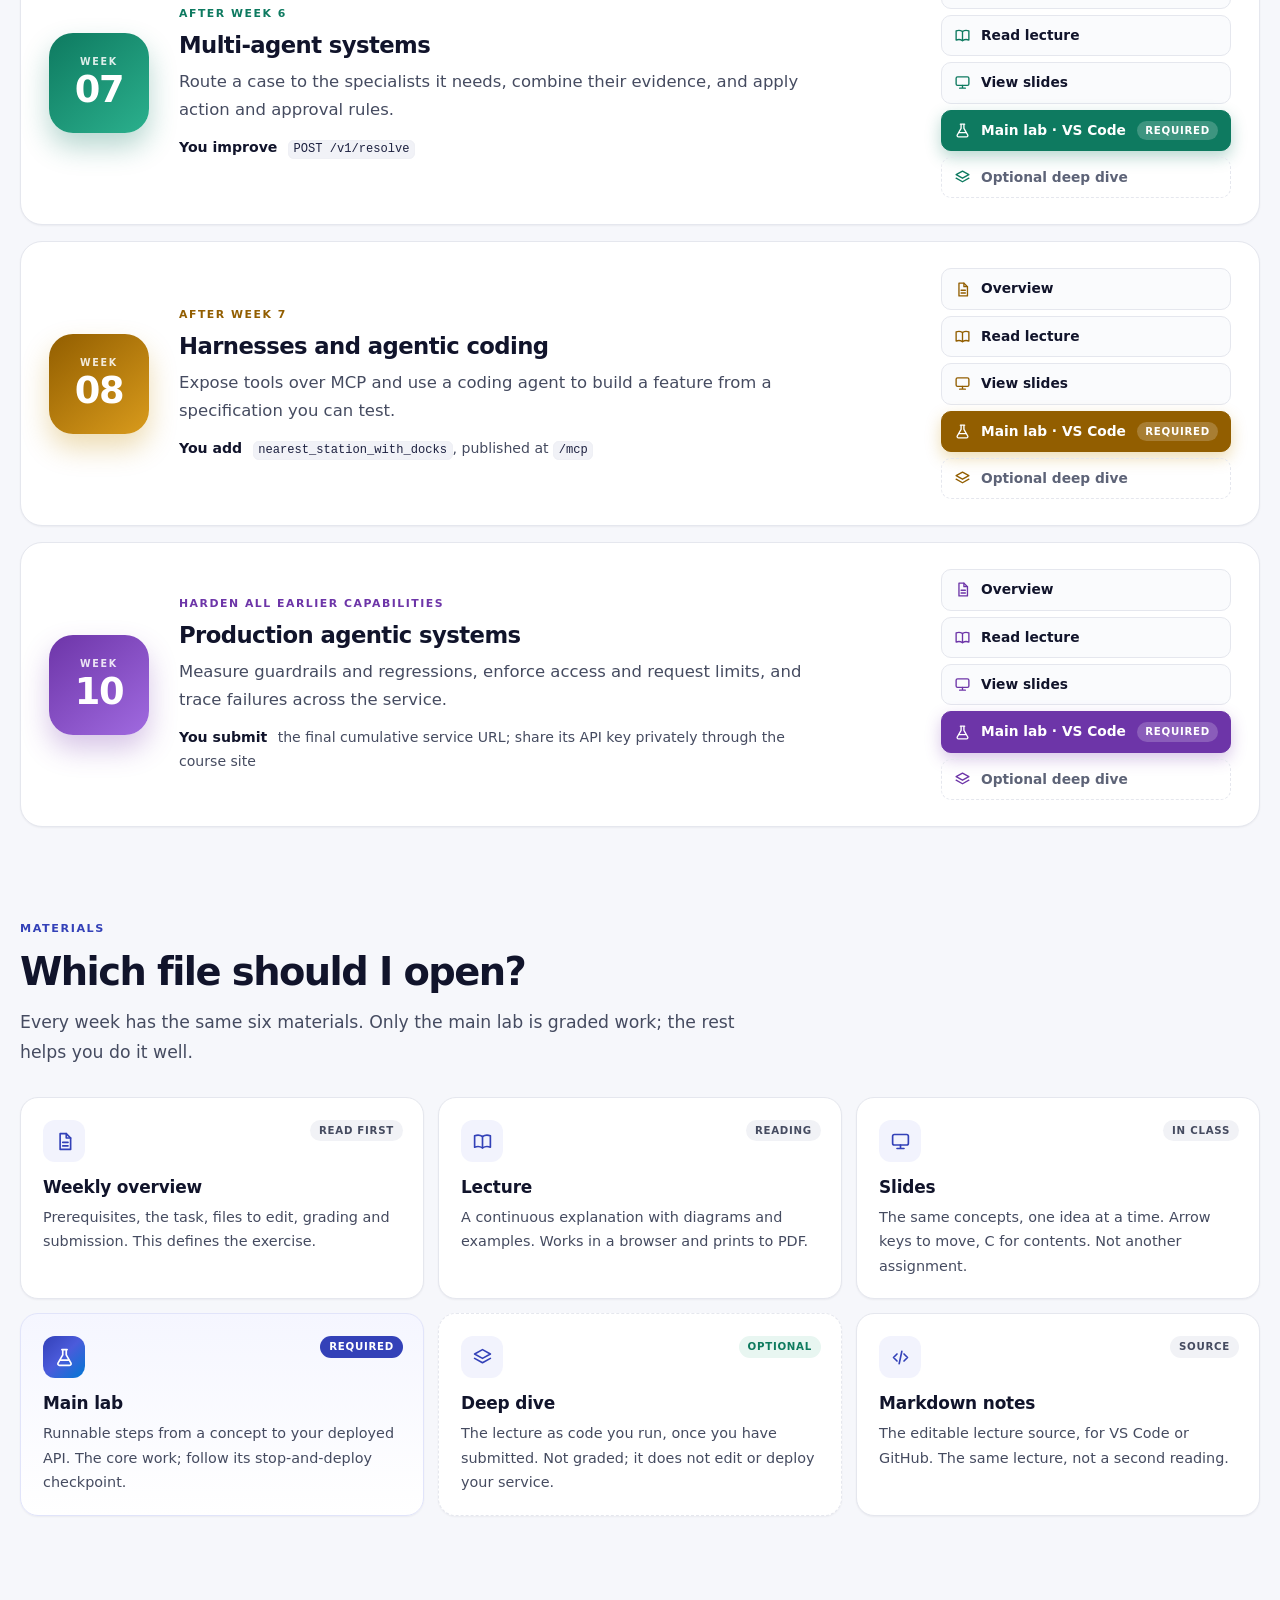
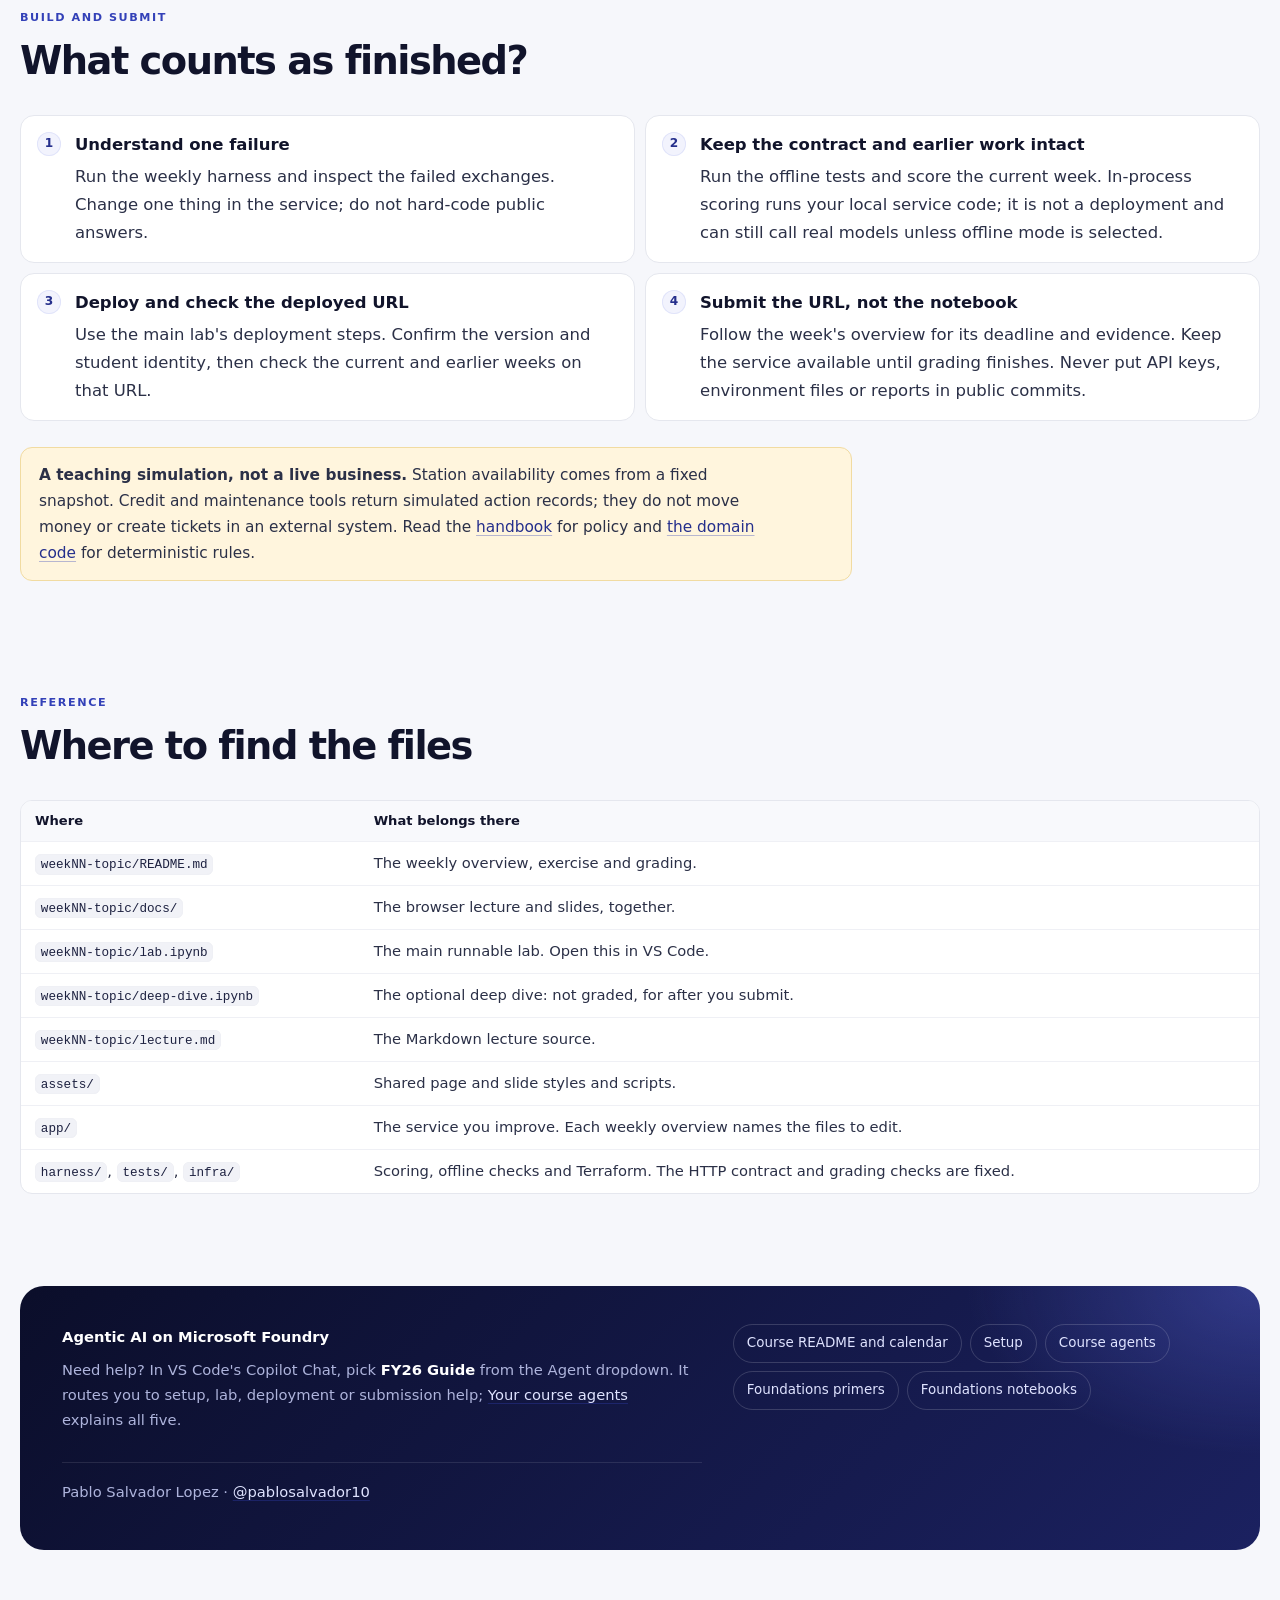
==== commit e14958d0: "feat(pages): Course home button on every page; lectures, Foundations and slides match the website de" ====
--- a/fy26/index.html
+++ b/fy26/index.html
@@ -9,170 +9,256 @@
   <link rel="stylesheet" href="assets/course.css">
 </head>
 <body class="course-home">
+<svg class="sprite" aria-hidden="true" focusable="false">
+  <symbol id="i-doc" viewBox="0 0 24 24"><path d="M7 3h7l5 5v13H7z"/><path d="M14 3v5h5"/><path d="M10 13h6M10 17h6"/></symbol>
+  <symbol id="i-book" viewBox="0 0 24 24"><path d="M3 5.5c3-1.2 6-1.2 9 .8 3-2 6-2 9-.8v13c-3-1.2-6-1.2-9 .8-3-2-6-2-9-.8z"/><path d="M12 6.3v13"/></symbol>
+  <symbol id="i-slides" viewBox="0 0 24 24"><rect x="3" y="4" width="18" height="12" rx="2"/><path d="M12 16v4M8 20h8"/></symbol>
+  <symbol id="i-lab" viewBox="0 0 24 24"><path d="M9 3h6M10 3v6l-5.4 9.4A1.8 1.8 0 0 0 6.2 21h11.6a1.8 1.8 0 0 0 1.6-2.6L14 9V3"/><path d="M7.4 15h9.2"/></symbol>
+  <symbol id="i-dive" viewBox="0 0 24 24"><path d="m12 3 9 5-9 5-9-5z"/><path d="m3 13 9 5 9-5"/></symbol>
+  <symbol id="i-learn" viewBox="0 0 24 24"><path d="M9 18h6M10 21h4"/><path d="M12 3a6 6 0 0 0-3.6 10.8c.7.5 1.1 1.3 1.1 2.2h5c0-.9.4-1.7 1.1-2.2A6 6 0 0 0 12 3z"/></symbol>
+  <symbol id="i-build" viewBox="0 0 24 24"><path d="m8 8-4 4 4 4M16 8l4 4-4 4M13.5 5l-3 14"/></symbol>
+  <symbol id="i-test" viewBox="0 0 24 24"><path d="M4 14a8 8 0 1 1 16 0"/><path d="m12 14 4.2-4.2"/><circle cx="12" cy="14" r="1.4"/></symbol>
+  <symbol id="i-deploy" viewBox="0 0 24 24"><path d="M7 18.5a4.5 4.5 0 0 1-.6-8.96 6 6 0 0 1 11.4-1.3A4.3 4.3 0 0 1 17.5 18.5"/><path d="M12 12.5v8"/><path d="m8.8 15.5 3.2-3.2 3.2 3.2"/></symbol>
+  <symbol id="i-link" viewBox="0 0 24 24"><path d="M10 14a4 4 0 0 0 5.7 0l3-3a4 4 0 0 0-5.7-5.7l-1 1"/><path d="M14 10a4 4 0 0 0-5.7 0l-3 3a4 4 0 0 0 5.7 5.7l1-1"/></symbol>
+  <symbol id="i-guide" viewBox="0 0 24 24"><circle cx="12" cy="12" r="9"/><path d="m15.5 8.5-2 5-5 2 2-5z"/></symbol>
+  <symbol id="i-setup" viewBox="0 0 24 24"><path d="M14.7 6.3a4 4 0 0 0-5.4 5.4L4 17l3 3 5.3-5.3a4 4 0 0 0 5.4-5.4l-2.5 2.5-2.4-.6-.6-2.4z"/></symbol>
+  <symbol id="i-arrow" viewBox="0 0 24 24"><path d="M5 12h14M13 6l6 6-6 6"/></symbol>
+</svg>
 <a class="skip" href="#content">Skip to the course</a>
 <div id="progress" aria-hidden="true"></div>
 <header class="topbar"><div class="topbar__inner">
   <span class="brand-copy"><b>Agentic AI on Microsoft Foundry</b><span>Course home · FY26</span></span>
+  <nav class="home-nav" aria-label="On this page">
+    <a href="#start">Start here</a>
+    <a href="#weeks">Weeks</a>
+    <a href="#formats">Materials</a>
+    <a href="foundations/docs/agents.html">Get help</a>
+  </nav>
   <div class="topbar__right">
     <span class="author"><b>Pablo Salvador Lopez</b><a href="https://github.com/pablosalvador10">github.com/pablosalvador10</a></span>
-    <button class="button" id="print" type="button">Print / PDF</button>
   </div>
 </div></header>
-<div class="layout">
-  <nav class="toc" aria-label="Course contents"></nav>
-  <main id="content" tabindex="-1">
-    <header class="hero">
-      <p class="eyebrow">Start here</p>
-      <h1>Build and test an AI support service<span class="hero-subtitle">Course materials and weekly labs</span></h1>
-      <p class="hero-copy">You will improve a support API for <strong>Lakeshore Ride</strong>, a fictional bike-share company. Each week adds a capability to the same service. Use the lecture for reading, the slides in class, and the main lab for the exercise. Deep dives are optional.</p>
+
+<main id="content" class="home" tabindex="-1">
+  <header class="home-hero">
+    <div class="home-hero__copy">
+      <p class="home-hero__eyebrow">Agentic AI on Microsoft Foundry</p>
+      <h1>Build, ship and harden one AI service<span class="hero-subtitle">A support API for Lakeshore Ride, a fictional bike-share company: built on Microsoft Foundry, deployed to Azure, scored by a harness every week.</span></h1>
+      <p class="hero-copy">Each week adds one capability to the same service. Read the lecture, follow the slides in class, and do the exercise in the main lab. Deep dives are optional.</p>
       <div class="home-actions">
         <a class="primary-link" href="setup/README.md">New to the course? Start setup <span aria-hidden="true">→</span></a>
         <a href="#weeks">Already set up? Choose your week</a>
         <a href="foundations/docs/agents.html">Stuck? Ask the course agents</a>
       </div>
-      <p class="muted">Read HTML in a browser. Open notebooks in VS Code with the Python 3.12 environment inside the cohort folder. Browser notebook links may download a file rather than run it.</p>
-    </header>
-
-    <section id="start" data-group="Get oriented">
+      <p class="home-hero__note">Read these pages in a browser. Open notebooks in VS Code with the Python 3.12 environment inside the <code>fy26</code> folder; a browser may download them instead.</p>
+    </div>
+    <div class="console" role="img" aria-label="Your service, week by week: Week 5 triages tickets at /v1/classify, Week 6 answers with citations at /v1/ask, Week 7 resolves cases with specialist agents at /v1/resolve, Week 8 publishes tools at /mcp, Week 10 adds guardrails, limits and authentication to every route. The harness scores every week.">
+      <div class="console__bar"><span class="console__dots"><i></i><i></i><i></i></span><span class="console__title">lakeshore-ride · your service</span></div>
+      <ol class="console__rows">
+        <li class="w5"><b>W5</b><code>POST /v1/classify</code><span>Triage tickets</span></li>
+        <li class="w6"><b>W6</b><code>POST /v1/ask</code><span>Answers with citations</span></li>
+        <li class="w7"><b>W7</b><code>POST /v1/resolve</code><span>Specialist agents</span></li>
+        <li class="w8"><b>W8</b><code>POST /mcp</code><span>Tools for any agent</span></li>
+        <li class="w10"><b>W10</b><code>every route</code><span>Guardrails, limits, auth</span></li>
+      </ol>
+      <div class="console__foot"><span>harness</span><span class="console__meter"><i></i></span><span>scored every week</span></div>
+    </div>
+  </header>
+
+  <section id="loop" class="home-section">
+    <div class="home-head">
+      <p class="eyebrow">How every week works</p>
+      <h2>One loop, five times</h2>
+      <p class="lede">Every session follows the same five steps, so your attention goes to the ideas, not the mechanics.</p>
+    </div>
+    <ol class="loop">
+      <li><span class="loop__icon"><svg aria-hidden="true"><use href="#i-learn"/></svg></span><b>Learn</b><span>Build the concept from scratch in plain Python, so you see what frameworks do for you.</span></li>
+      <li><span class="loop__icon"><svg aria-hidden="true"><use href="#i-build"/></svg></span><b>Build</b><span>Put the same idea into the service in <code>app/</code>. The starter code works, naively on purpose.</span></li>
+      <li><span class="loop__icon"><svg aria-hidden="true"><use href="#i-test"/></svg></span><b>Test locally</b><span>The harness calls your service, scores it, and shows what failed and why.</span></li>
+      <li><span class="loop__icon"><svg aria-hidden="true"><use href="#i-deploy"/></svg></span><b>Deploy</b><span>One notebook cell builds your image in Azure and rolls out a new revision.</span></li>
+      <li><span class="loop__icon"><svg aria-hidden="true"><use href="#i-link"/></svg></span><b>Submit</b><span>You hand in one URL. A private harness with unseen data scores it.</span></li>
+    </ol>
+  </section>
+
+  <section id="start" class="home-section">
+    <div class="home-head">
+      <p class="eyebrow">Start here</p>
       <h2>Your first three steps</h2>
-      <ol class="flow">
-        <li><b>Set up once</b><span>Follow <a href="setup/README.md">the setup guide</a>, then run <a href="setup/setup.ipynb">the setup notebook</a>. Finish with a deployed URL that responds to the harness.</span></li>
-        <li><b>Review an unfamiliar tool</b><span>If Terraform, HTTP APIs, containers, identity or the harness are new, read the <a href="foundations/docs/primers.html">Foundations primers</a>. Use the <a href="foundations/README.md">Foundations overview</a> to choose a practice notebook.</span></li>
-        <li><b>Start this week's lab</b><span>Use the <a href="#weeks">weekly materials below</a>. Read the overview, learn the concepts, then build in the main lab. Leave the optional deep dive until after you submit.</span></li>
-      </ol>
-      <div class="callout callout--green"><p><strong>Stuck at any step? You do not have to work it out alone.</strong> VS Code's Copilot Chat has five agents that know this course. Open Chat, pick <strong>FY26 Guide</strong>, and say where you are, even if that is "I am lost". It gives you one next step. <a href="foundations/docs/agents.html">Your course agents</a> shows how, in five minutes; read it before setup.</p></div>
-      <div class="callout"><p><strong>Work from the FY26 folder.</strong> Open it in VS Code and use its Python environment, not an environment at the repository root. The <a href="README.md">course README</a> contains the calendar, deadlines and grading policy.</p></div>
-    </section>
-
-    <section id="formats" data-group="Get oriented">
+    </div>
+    <ol class="steps3">
+      <li><span class="steps3__n">1</span><h3>Set up once</h3><p>Follow <a href="setup/README.md">the setup guide</a>, then run <a href="setup/setup.ipynb">the setup notebook</a>. You finish with a deployed URL that responds to the harness.</p><span class="steps3__time">About 45 minutes</span></li>
+      <li><span class="steps3__n">2</span><h3>Review an unfamiliar tool</h3><p>If Terraform, HTTP APIs, containers, identity or the harness are new, read the <a href="foundations/docs/primers.html">Foundations primers</a>. The <a href="foundations/README.md">Foundations overview</a> lists the practice notebooks.</p><span class="steps3__time">15 to 20 minutes each</span></li>
+      <li><span class="steps3__n">3</span><h3>Start this week's lab</h3><p>Use the <a href="#weeks">weekly materials below</a>. Read the overview, learn the concepts, then build in the main lab. Leave the optional deep dive until after you submit.</p><span class="steps3__time">One session per week</span></li>
+    </ol>
+    <div class="help-band">
+      <span class="help-band__icon"><svg aria-hidden="true"><use href="#i-guide"/></svg></span>
+      <div class="help-band__copy">
+        <h3>Stuck at any step? You do not have to work it out alone.</h3>
+        <p>VS Code's Copilot Chat has five agents that know this course. Open Chat, pick <strong>FY26 Guide</strong>, and say where you are, even if that is "I am lost". It gives you one next step. Read the guide before setup; it takes five minutes.</p>
+        <ul class="help-band__agents" aria-label="The course agents">
+          <li class="a-guide">FY26 Guide</li><li class="a-setup">Setup Doctor</li><li class="a-tutor">Lab Tutor</li><li class="a-deploy">Deploy Doctor</li><li class="a-submit">Submit Check</li>
+        </ul>
+      </div>
+      <a class="help-band__link" href="foundations/docs/agents.html">Your course agents <svg aria-hidden="true"><use href="#i-arrow"/></svg></a>
+    </div>
+    <p class="home-note"><strong>Work from the <code>fy26</code> folder.</strong> Open it in VS Code and use its Python environment, not an environment at the repository root. The <a href="README.md">course README</a> holds the calendar, deadlines and grading policy.</p>
+  </section>
+
+  <section id="weeks" class="home-section">
+    <div class="home-head">
+      <p class="eyebrow">Weekly materials</p>
+      <h2>Choose your week</h2>
+      <p class="lede">The service is cumulative: keep earlier routes working as you add the next capability. Weeks 1 to 4 and 9 are taught separately and have no materials here.</p>
+    </div>
+    <div class="week-list">
+      <article class="week-card w5" id="week-5">
+        <div class="week-number" aria-hidden="true"><small>Week</small>05</div>
+        <div class="week-card__body">
+          <p class="eyebrow">Begin with a deployed starter</p>
+          <h3>Fundamentals of Azure AI</h3>
+          <p>Call models with your identity, request structured output, and improve ticket triage by measuring failures.</p>
+          <p class="week-deliverable"><strong>You improve</strong> <code>POST /v1/classify</code> and <code>/v1/chat</code></p>
+        </div>
+        <nav class="material-links" aria-label="Week 5 materials">
+          <a href="week05-fundamentals-of-azure-ai/README.md"><svg aria-hidden="true"><use href="#i-doc"/></svg>Overview</a>
+          <a href="week05-fundamentals-of-azure-ai/docs/lecture.html"><svg aria-hidden="true"><use href="#i-book"/></svg>Read lecture</a>
+          <a href="week05-fundamentals-of-azure-ai/docs/slides.html"><svg aria-hidden="true"><use href="#i-slides"/></svg>View slides</a>
+          <a class="is-required" href="week05-fundamentals-of-azure-ai/lab.ipynb"><svg aria-hidden="true"><use href="#i-lab"/></svg>Main lab · VS Code</a>
+          <a class="is-optional" href="week05-fundamentals-of-azure-ai/deep-dive.ipynb"><svg aria-hidden="true"><use href="#i-dive"/></svg>Optional deep dive</a>
+        </nav>
+      </article>
+      <article class="week-card w6" id="week-6">
+        <div class="week-number" aria-hidden="true"><small>Week</small>06</div>
+        <div class="week-card__body">
+          <p class="eyebrow">After Week 5</p>
+          <h3>RAG and tool calling</h3>
+          <p>Answer from the handbook, cite evidence, and use deterministic tools for fares and station availability.</p>
+          <p class="week-deliverable"><strong>You improve</strong> <code>POST /v1/ask</code></p>
+        </div>
+        <nav class="material-links" aria-label="Week 6 materials">
+          <a href="week06-rag-and-tool-calling/README.md"><svg aria-hidden="true"><use href="#i-doc"/></svg>Overview</a>
+          <a href="week06-rag-and-tool-calling/docs/lecture.html"><svg aria-hidden="true"><use href="#i-book"/></svg>Read lecture</a>
+          <a href="week06-rag-and-tool-calling/docs/slides.html"><svg aria-hidden="true"><use href="#i-slides"/></svg>View slides</a>
+          <a class="is-required" href="week06-rag-and-tool-calling/lab.ipynb"><svg aria-hidden="true"><use href="#i-lab"/></svg>Main lab · VS Code</a>
+          <a class="is-optional" href="week06-rag-and-tool-calling/deep-dive.ipynb"><svg aria-hidden="true"><use href="#i-dive"/></svg>Optional deep dive</a>
+        </nav>
+      </article>
+      <article class="week-card w7" id="week-7">
+        <div class="week-number" aria-hidden="true"><small>Week</small>07</div>
+        <div class="week-card__body">
+          <p class="eyebrow">After Week 6</p>
+          <h3>Multi-agent systems</h3>
+          <p>Route a case to the specialists it needs, combine their evidence, and apply action and approval rules.</p>
+          <p class="week-deliverable"><strong>You improve</strong> <code>POST /v1/resolve</code></p>
+        </div>
+        <nav class="material-links" aria-label="Week 7 materials">
+          <a href="week07-multi-agent-systems/README.md"><svg aria-hidden="true"><use href="#i-doc"/></svg>Overview</a>
+          <a href="week07-multi-agent-systems/docs/lecture.html"><svg aria-hidden="true"><use href="#i-book"/></svg>Read lecture</a>
+          <a href="week07-multi-agent-systems/docs/slides.html"><svg aria-hidden="true"><use href="#i-slides"/></svg>View slides</a>
+          <a class="is-required" href="week07-multi-agent-systems/lab.ipynb"><svg aria-hidden="true"><use href="#i-lab"/></svg>Main lab · VS Code</a>
+          <a class="is-optional" href="week07-multi-agent-systems/deep-dive.ipynb"><svg aria-hidden="true"><use href="#i-dive"/></svg>Optional deep dive</a>
+        </nav>
+      </article>
+      <article class="week-card w8" id="week-8">
+        <div class="week-number" aria-hidden="true"><small>Week</small>08</div>
+        <div class="week-card__body">
+          <p class="eyebrow">After Week 7</p>
+          <h3>Harnesses and agentic coding</h3>
+          <p>Expose tools over MCP and use a coding agent to build a feature from a specification you can test.</p>
+          <p class="week-deliverable"><strong>You add</strong> <code>nearest_station_with_docks</code>, published at <code>/mcp</code></p>
+        </div>
+        <nav class="material-links" aria-label="Week 8 materials">
+          <a href="week08-harnesses-and-agentic-coding/README.md"><svg aria-hidden="true"><use href="#i-doc"/></svg>Overview</a>
+          <a href="week08-harnesses-and-agentic-coding/docs/lecture.html"><svg aria-hidden="true"><use href="#i-book"/></svg>Read lecture</a>
+          <a href="week08-harnesses-and-agentic-coding/docs/slides.html"><svg aria-hidden="true"><use href="#i-slides"/></svg>View slides</a>
+          <a class="is-required" href="week08-harnesses-and-agentic-coding/lab.ipynb"><svg aria-hidden="true"><use href="#i-lab"/></svg>Main lab · VS Code</a>
+          <a class="is-optional" href="week08-harnesses-and-agentic-coding/deep-dive.ipynb"><svg aria-hidden="true"><use href="#i-dive"/></svg>Optional deep dive</a>
+        </nav>
+      </article>
+      <article class="week-card w10" id="week-10">
+        <div class="week-number" aria-hidden="true"><small>Week</small>10</div>
+        <div class="week-card__body">
+          <p class="eyebrow">Harden all earlier capabilities</p>
+          <h3>Production agentic systems</h3>
+          <p>Measure guardrails and regressions, enforce access and request limits, and trace failures across the service.</p>
+          <p class="week-deliverable"><strong>You submit</strong> the final cumulative service URL; share its API key privately through the course site</p>
+        </div>
+        <nav class="material-links" aria-label="Week 10 materials">
+          <a href="week10-production-agentic-systems/README.md"><svg aria-hidden="true"><use href="#i-doc"/></svg>Overview</a>
+          <a href="week10-production-agentic-systems/docs/lecture.html"><svg aria-hidden="true"><use href="#i-book"/></svg>Read lecture</a>
+          <a href="week10-production-agentic-systems/docs/slides.html"><svg aria-hidden="true"><use href="#i-slides"/></svg>View slides</a>
+          <a class="is-required" href="week10-production-agentic-systems/lab.ipynb"><svg aria-hidden="true"><use href="#i-lab"/></svg>Main lab · VS Code</a>
+          <a class="is-optional" href="week10-production-agentic-systems/deep-dive.ipynb"><svg aria-hidden="true"><use href="#i-dive"/></svg>Optional deep dive</a>
+        </nav>
+      </article>
+    </div>
+  </section>
+
+  <section id="formats" class="home-section">
+    <div class="home-head">
+      <p class="eyebrow">Materials</p>
       <h2>Which file should I open?</h2>
-      <div class="table-wrap"><table>
-        <thead><tr><th>Material</th><th>Use it for</th><th>Required or optional?</th></tr></thead>
-        <tbody>
-          <tr><td><strong>Weekly overview</strong></td><td>Prerequisites, the task, files to edit, grading and submission.</td><td>Read first. This defines the exercise.</td></tr>
-          <tr><td><strong>Lecture</strong></td><td>A continuous explanation with diagrams and examples. Works in a browser and prints to PDF.</td><td>Reading and reference.</td></tr>
-          <tr><td><strong>Slides</strong></td><td>The same concepts presented one idea at a time for class. Use arrows to move, C for contents.</td><td>An alternative presentation, not another assignment.</td></tr>
-          <tr><td><strong>Main lab</strong></td><td>Runnable steps that lead from a concept to your deployed API.</td><td>The core work for the session. Follow its stop-and-deploy checkpoint.</td></tr>
-          <tr><td><strong>Deep dive</strong></td><td>The lecture as code you run, part by part, once you have submitted.</td><td>Optional and not graded. It does not edit your service or deploy, so it cannot change your score.</td></tr>
-          <tr><td><strong>Markdown notes</strong></td><td>The editable lecture source and a plain-text reference in VS Code or GitHub.</td><td>The same lecture, not a second reading requirement.</td></tr>
-        </tbody>
-      </table></div>
-    </section>
-
-    <section id="weeks" data-group="Weekly materials">
-      <h2>Choose your week</h2>
-      <p>The service is cumulative: keep earlier routes working as you add the next capability. Weeks 1–4 and 9 are taught separately and have no materials here.</p>
-      <div class="week-list">
-        <article class="week-card" id="week-5">
-          <div class="week-number">05</div><div>
-            <p class="eyebrow">Begin with a deployed starter</p>
-            <h3>Fundamentals of Azure AI</h3>
-            <p>Call models with your identity, request structured output, and improve ticket triage by measuring failures.</p>
-            <p class="week-deliverable"><strong>You improve:</strong> <code>POST /v1/classify</code> and <code>/v1/chat</code>.</p>
-            <nav class="material-links" aria-label="Week 5 materials">
-              <a href="week05-fundamentals-of-azure-ai/README.md">Overview</a>
-              <a href="week05-fundamentals-of-azure-ai/docs/lecture.html">Read lecture</a>
-              <a href="week05-fundamentals-of-azure-ai/docs/slides.html">View slides</a>
-              <a href="week05-fundamentals-of-azure-ai/lab.ipynb">Main lab · VS Code</a>
-              <a href="week05-fundamentals-of-azure-ai/deep-dive.ipynb">Optional deep dive</a>
-            </nav>
-          </div>
-        </article>
-        <article class="week-card" id="week-6">
-          <div class="week-number">06</div><div>
-            <p class="eyebrow">After Week 5</p>
-            <h3>RAG and tool calling</h3>
-            <p>Answer from the handbook, cite evidence, and use deterministic tools for fares and station availability.</p>
-            <p class="week-deliverable"><strong>You improve:</strong> <code>POST /v1/ask</code>.</p>
-            <nav class="material-links" aria-label="Week 6 materials">
-              <a href="week06-rag-and-tool-calling/README.md">Overview</a>
-              <a href="week06-rag-and-tool-calling/docs/lecture.html">Read lecture</a>
-              <a href="week06-rag-and-tool-calling/docs/slides.html">View slides</a>
-              <a href="week06-rag-and-tool-calling/lab.ipynb">Main lab · VS Code</a>
-              <a href="week06-rag-and-tool-calling/deep-dive.ipynb">Optional deep dive</a>
-            </nav>
-          </div>
-        </article>
-        <article class="week-card" id="week-7">
-          <div class="week-number">07</div><div>
-            <p class="eyebrow">After Week 6</p>
-            <h3>Multi-agent systems</h3>
-            <p>Route a case to the specialists it needs, combine their evidence, and apply action and approval rules.</p>
-            <p class="week-deliverable"><strong>You improve:</strong> <code>POST /v1/resolve</code>.</p>
-            <nav class="material-links" aria-label="Week 7 materials">
-              <a href="week07-multi-agent-systems/README.md">Overview</a>
-              <a href="week07-multi-agent-systems/docs/lecture.html">Read lecture</a>
-              <a href="week07-multi-agent-systems/docs/slides.html">View slides</a>
-              <a href="week07-multi-agent-systems/lab.ipynb">Main lab · VS Code</a>
-              <a href="week07-multi-agent-systems/deep-dive.ipynb">Optional deep dive</a>
-            </nav>
-          </div>
-        </article>
-        <article class="week-card" id="week-8">
-          <div class="week-number">08</div><div>
-            <p class="eyebrow">After Week 7</p>
-            <h3>Harnesses and agentic coding</h3>
-            <p>Expose tools over MCP and use a coding agent to build a feature from a specification you can test.</p>
-            <p class="week-deliverable"><strong>You add:</strong> <code>nearest_station_with_docks</code>, published at <code>/mcp</code>.</p>
-            <nav class="material-links" aria-label="Week 8 materials">
-              <a href="week08-harnesses-and-agentic-coding/README.md">Overview</a>
-              <a href="week08-harnesses-and-agentic-coding/docs/lecture.html">Read lecture</a>
-              <a href="week08-harnesses-and-agentic-coding/docs/slides.html">View slides</a>
-              <a href="week08-harnesses-and-agentic-coding/lab.ipynb">Main lab · VS Code</a>
-              <a href="week08-harnesses-and-agentic-coding/deep-dive.ipynb">Optional deep dive</a>
-            </nav>
-          </div>
-        </article>
-        <article class="week-card" id="week-10">
-          <div class="week-number">10</div><div>
-            <p class="eyebrow">Harden all earlier capabilities</p>
-            <h3>Production agentic systems</h3>
-            <p>Measure guardrails and regressions, enforce access and request limits, and trace failures across the service.</p>
-            <p class="week-deliverable"><strong>You submit:</strong> the final cumulative service URL; share its API key privately through the course site.</p>
-            <nav class="material-links" aria-label="Week 10 materials">
-              <a href="week10-production-agentic-systems/README.md">Overview</a>
-              <a href="week10-production-agentic-systems/docs/lecture.html">Read lecture</a>
-              <a href="week10-production-agentic-systems/docs/slides.html">View slides</a>
-              <a href="week10-production-agentic-systems/lab.ipynb">Main lab · VS Code</a>
-              <a href="week10-production-agentic-systems/deep-dive.ipynb">Optional deep dive</a>
-            </nav>
-          </div>
-        </article>
-      </div>
-    </section>
-
-    <section id="workflow" data-group="Build and submit">
+      <p class="lede">Every week has the same six materials. Only the main lab is graded work; the rest helps you do it well.</p>
+    </div>
+    <div class="formats">
+      <div class="format"><span class="format__icon"><svg aria-hidden="true"><use href="#i-doc"/></svg></span><span class="format__tag">Read first</span><h3>Weekly overview</h3><p>Prerequisites, the task, files to edit, grading and submission. This defines the exercise.</p></div>
+      <div class="format"><span class="format__icon"><svg aria-hidden="true"><use href="#i-book"/></svg></span><span class="format__tag">Reading</span><h3>Lecture</h3><p>A continuous explanation with diagrams and examples. Works in a browser and prints to PDF.</p></div>
+      <div class="format"><span class="format__icon"><svg aria-hidden="true"><use href="#i-slides"/></svg></span><span class="format__tag">In class</span><h3>Slides</h3><p>The same concepts, one idea at a time. Arrow keys to move, C for contents. Not another assignment.</p></div>
+      <div class="format format--required"><span class="format__icon"><svg aria-hidden="true"><use href="#i-lab"/></svg></span><span class="format__tag">Required</span><h3>Main lab</h3><p>Runnable steps from a concept to your deployed API. The core work; follow its stop-and-deploy checkpoint.</p></div>
+      <div class="format format--optional"><span class="format__icon"><svg aria-hidden="true"><use href="#i-dive"/></svg></span><span class="format__tag">Optional</span><h3>Deep dive</h3><p>The lecture as code you run, once you have submitted. Not graded; it does not edit or deploy your service.</p></div>
+      <div class="format"><span class="format__icon"><svg aria-hidden="true"><use href="#i-build"/></svg></span><span class="format__tag">Source</span><h3>Markdown notes</h3><p>The editable lecture source, for VS Code or GitHub. The same lecture, not a second reading.</p></div>
+    </div>
+  </section>
+
+  <section id="workflow" class="home-section">
+    <div class="home-head">
+      <p class="eyebrow">Build and submit</p>
       <h2>What counts as finished?</h2>
-      <ol class="points">
-        <li><b>Understand one failure</b>Run the weekly harness and inspect the failed exchanges. Change one thing in the service; do not hard-code public answers.</li>
-        <li><b>Keep the contract and earlier work intact</b>Run the offline tests and score the current week. In-process scoring runs your local service code; it is not a deployment and can still call real models unless offline mode is selected.</li>
-        <li><b>Deploy and check the deployed URL</b>Use the main lab's deployment steps. Confirm the version and student identity, then check the current and earlier weeks on that URL.</li>
-        <li><b>Submit the URL, not the notebook</b>Follow the week's overview for its deadline and evidence. Keep the service available until grading finishes. Never put API keys, environment files or reports in public commits.</li>
-      </ol>
-      <div class="callout callout--amber"><p><strong>A teaching simulation, not a live business.</strong> Station availability comes from a fixed snapshot. Credit and maintenance tools return simulated action records; they do not move money or create tickets in an external system. Read the <a href="app/data/handbook/">handbook</a> for policy and <a href="app/domain.py">the domain code</a> for deterministic rules.</p></div>
-    </section>
-
-    <section id="folders" data-group="Reference">
+    </div>
+    <ol class="points points--grid">
+      <li><b>Understand one failure</b>Run the weekly harness and inspect the failed exchanges. Change one thing in the service; do not hard-code public answers.</li>
+      <li><b>Keep the contract and earlier work intact</b>Run the offline tests and score the current week. In-process scoring runs your local service code; it is not a deployment and can still call real models unless offline mode is selected.</li>
+      <li><b>Deploy and check the deployed URL</b>Use the main lab's deployment steps. Confirm the version and student identity, then check the current and earlier weeks on that URL.</li>
+      <li><b>Submit the URL, not the notebook</b>Follow the week's overview for its deadline and evidence. Keep the service available until grading finishes. Never put API keys, environment files or reports in public commits.</li>
+    </ol>
+    <div class="callout callout--amber"><p><strong>A teaching simulation, not a live business.</strong> Station availability comes from a fixed snapshot. Credit and maintenance tools return simulated action records; they do not move money or create tickets in an external system. Read the <a href="app/data/handbook/">handbook</a> for policy and <a href="app/domain.py">the domain code</a> for deterministic rules.</p></div>
+  </section>
+
+  <section id="folders" class="home-section">
+    <div class="home-head">
+      <p class="eyebrow">Reference</p>
       <h2>Where to find the files</h2>
-      <div class="table-wrap"><table>
-        <thead><tr><th>Where</th><th>What belongs there</th></tr></thead>
-        <tbody>
-          <tr><td><code>weekNN-topic/README.md</code></td><td>The weekly overview, exercise and grading.</td></tr>
-          <tr><td><code>weekNN-topic/docs/</code></td><td>The browser lecture and slides, together.</td></tr>
-          <tr><td><code>weekNN-topic/lab.ipynb</code></td><td>The main runnable lab. Open this in VS Code.</td></tr>
-          <tr><td><code>weekNN-topic/deep-dive.ipynb</code></td><td>The optional deep dive: not graded, for after you submit.</td></tr>
-          <tr><td><code>weekNN-topic/lecture.md</code></td><td>The Markdown lecture source.</td></tr>
-          <tr><td><code>assets/</code></td><td>Shared page and slide styles and scripts.</td></tr>
-          <tr><td><code>app/</code></td><td>The service you improve. Each weekly overview names the files to edit.</td></tr>
-          <tr><td><code>harness/</code>, <code>tests/</code>, <code>infra/</code></td><td>Scoring, offline checks and Terraform. The HTTP contract and grading checks are fixed.</td></tr>
-        </tbody>
-      </table></div>
-      <p>Need help? In VS Code's Copilot Chat, pick <strong>FY26 Guide</strong> from the Agent dropdown. It routes you to setup, lab, deployment or submission help; <a href="foundations/docs/agents.html">Your course agents</a> explains all five. If browsing is easier, keep this page open and return to the weekly overview whenever you are unsure what to do next.</p>
-      <p><a href="README.md">Full course README and calendar</a> · <a href="foundations/docs/agents.html">Course agents</a> · <a href="foundations/docs/primers.html">Read Foundations</a> · <a href="foundations/README.md">Foundations notebooks</a> · <a href="setup/README.md">Setup</a></p>
-    </section>
-    <p class="page-end">Agentic AI on Microsoft Foundry · Pablo Salvador Lopez · <a href="https://github.com/pablosalvador10">@pablosalvador10</a></p>
-  </main>
-</div>
+    </div>
+    <div class="table-wrap"><table>
+      <thead><tr><th>Where</th><th>What belongs there</th></tr></thead>
+      <tbody>
+        <tr><td><code>weekNN-topic/README.md</code></td><td>The weekly overview, exercise and grading.</td></tr>
+        <tr><td><code>weekNN-topic/docs/</code></td><td>The browser lecture and slides, together.</td></tr>
+        <tr><td><code>weekNN-topic/lab.ipynb</code></td><td>The main runnable lab. Open this in VS Code.</td></tr>
+        <tr><td><code>weekNN-topic/deep-dive.ipynb</code></td><td>The optional deep dive: not graded, for after you submit.</td></tr>
+        <tr><td><code>weekNN-topic/lecture.md</code></td><td>The Markdown lecture source.</td></tr>
+        <tr><td><code>assets/</code></td><td>Shared page and slide styles and scripts.</td></tr>
+        <tr><td><code>app/</code></td><td>The service you improve. Each weekly overview names the files to edit.</td></tr>
+        <tr><td><code>harness/</code>, <code>tests/</code>, <code>infra/</code></td><td>Scoring, offline checks and Terraform. The HTTP contract and grading checks are fixed.</td></tr>
+      </tbody>
+    </table></div>
+  </section>
+
+  <footer class="home-footer">
+    <div>
+      <p class="home-footer__brand">Agentic AI on Microsoft Foundry</p>
+      <p>Need help? In VS Code's Copilot Chat, pick <strong>FY26 Guide</strong> from the Agent dropdown. It routes you to setup, lab, deployment or submission help; <a href="foundations/docs/agents.html">Your course agents</a> explains all five.</p>
+    </div>
+    <nav class="home-footer__links" aria-label="More course pages">
+      <a href="README.md">Course README and calendar</a>
+      <a href="setup/README.md">Setup</a>
+      <a href="foundations/docs/agents.html">Course agents</a>
+      <a href="foundations/docs/primers.html">Foundations primers</a>
+      <a href="foundations/README.md">Foundations notebooks</a>
+    </nav>
+    <p class="home-footer__author">Pablo Salvador Lopez · <a href="https://github.com/pablosalvador10">@pablosalvador10</a></p>
+  </footer>
+</main>
 <button id="back-to-top" type="button" aria-label="Back to top">↑</button>
 <script src="assets/lecture.js"></script>
 </body>
--- a/fy26/assets/lecture.css
+++ b/fy26/assets/lecture.css
@@ -1,176 +1,210 @@
-/* Weekly guides: one long document per week with a sticky contents column. */
-:root{--accent:#3341b8;--accent-dark:#252f8c;--accent-soft:#eef0fc;--ink:#18191b;--slate:#474b51;--muted:#626970;
-  --line:#dedfe2;--soft:#f5f5f3;--paper:#fff;--azure:#0078d4;--azure-soft:#edf6ff;--green:#107c62;--green-soft:#ecf8f4;
-  --amber:#8b5e00;--amber-soft:#fff7e4;--red:#b42318;--red-soft:#fdf0ef;--shadow:0 16px 46px rgba(25,29,34,.075);
-  --mono:"Cascadia Code","SFMono-Regular",Consolas,monospace}
+/* Shared reading pages: weekly lectures, Foundations and the static course home.
+   Same visual language as the course website shell (web/static/site.css): flat white canvas,
+   indigo brand, sidebar contents, dark code. */
+:root{--accent:#3341b8;--accent-dark:#252f8c;--accent-soft:#f2f3fd;--accent-line:#e1e4fa;--ink:#11142b;--ink-2:#2b3047;--slate:#454b60;--muted:#5d6377;
+  --line:#e5e7ee;--line-soft:#eff0f5;--soft:#f8f9fc;--sunken:#f1f2f7;--paper:#fff;--azure:#0078d4;--azure-soft:#edf5fd;--green:#0f7b5f;--green-soft:#e8f6f1;
+  --amber:#8a5a00;--amber-soft:#fff5dd;--red:#b42318;--red-soft:#fdeeed;--night:#0d1030;--night-2:#1b2160;
+  --shadow:0 1px 2px rgba(16,20,48,.04),0 12px 32px rgba(16,20,48,.08);--shadow-sm:0 1px 2px rgba(16,20,48,.05);
+  --brand-gradient:linear-gradient(135deg,#3341b8 0%,#4b5bdb 48%,#0078d4 100%);
+  --sans:"Segoe UI Variable Text","Segoe UI",-apple-system,BlinkMacSystemFont,Inter,"Helvetica Neue",system-ui,sans-serif;
+  --mono:"Cascadia Code","SF Mono","SFMono-Regular",Menlo,Consolas,monospace;
+  --mark:url("data:image/svg+xml,%3Csvg xmlns='http://www.w3.org/2000/svg' viewBox='0 0 24 24' fill='none' stroke='white' stroke-width='2.1' stroke-linecap='round'%3E%3Ccircle cx='6' cy='7' r='2.5'/%3E%3Ccircle cx='18' cy='7' r='2.5'/%3E%3Ccircle cx='12' cy='17.5' r='2.5'/%3E%3Cpath d='M8.5 7h7M7.3 9.2l3.4 6.1M16.7 9.2l-3.4 6.1'/%3E%3C/svg%3E")}
 *{box-sizing:border-box}
-html{scroll-behavior:smooth;scroll-padding-top:calc(var(--topbar-height,66px) + 16px)}
-body{margin:0;color:var(--ink);background:var(--soft);font-family:"Segoe UI",Inter,system-ui,-apple-system,sans-serif;
-  font-size:15px;line-height:1.58;-webkit-font-smoothing:antialiased}
-body::before{content:"";position:fixed;inset:0;z-index:-1;pointer-events:none;
-  background:radial-gradient(900px 420px at 98% -8%,rgba(51,65,184,.07),transparent 62%),
-  radial-gradient(780px 420px at -4% 12%,rgba(0,120,212,.045),transparent 60%)}
-a{color:var(--accent-dark);text-underline-offset:3px}a:hover{color:var(--accent)}
-code{padding:1px 4px;border-radius:4px;background:#f0f1f2;font-family:var(--mono);font-size:.88em;overflow-wrap:anywhere}
-:focus-visible{outline:3px solid var(--accent);outline-offset:3px}
-.skip{position:fixed;left:12px;top:-80px;z-index:300;padding:10px 14px;border:2px solid var(--accent);background:#fff;font-weight:800}
-.skip:focus{top:0}
-#progress{position:fixed;inset:0 auto auto 0;z-index:250;width:0;height:3px;background:var(--accent)}
-
-/* Top bar */
-.topbar{position:sticky;top:0;z-index:100;border-bottom:1px solid var(--line);background:rgba(255,255,255,.95);backdrop-filter:blur(14px)}
-.topbar__inner{width:min(1420px,calc(100% - 34px));min-height:66px;display:flex;align-items:center;justify-content:space-between;gap:18px;margin:auto}
-.brand-copy{min-width:0;line-height:1.2;white-space:normal}.brand-copy b{display:block;font-size:.8rem}
-.brand-copy span{display:block;margin-top:3px;color:var(--muted);font-size:.66rem}
+html{scroll-behavior:smooth;scroll-padding-top:calc(var(--topbar-height,60px) + 20px);-webkit-text-size-adjust:100%}
+body{margin:0;color:var(--ink);background:#fff;font-family:var(--sans);font-size:16px;line-height:1.65;
+  -webkit-font-smoothing:antialiased;-moz-osx-font-smoothing:grayscale;text-rendering:optimizeLegibility}
+a{color:var(--accent-dark);text-decoration-color:rgba(51,65,184,.35);text-underline-offset:3px;text-decoration-thickness:1px}
+a:hover{color:var(--accent);text-decoration-color:currentColor}
+strong,b{font-weight:650}
+code{padding:.12em .38em;border:1px solid var(--line-soft);border-radius:6px;background:var(--sunken);color:#1d2140;font-family:var(--mono);font-size:.86em;overflow-wrap:anywhere}
+:focus-visible{outline:2px solid var(--accent);outline-offset:2px;border-radius:6px}
+::selection{background:#dfe3ff}
+.skip{position:fixed;left:12px;top:-80px;z-index:300;padding:8px 14px;border-radius:8px;background:var(--ink);color:#fff;font-weight:600;text-decoration:none}
+.skip:focus{top:12px;color:#fff}
+#progress{position:fixed;inset:0 auto auto 0;z-index:250;width:0;height:2px;background:var(--accent)}
+
+/* Top bar: the same header as the course website */
+.topbar{position:sticky;top:0;z-index:100;border-bottom:1px solid var(--line);background:rgba(255,255,255,.88);
+  backdrop-filter:saturate(180%) blur(12px);-webkit-backdrop-filter:saturate(180%) blur(12px)}
+.topbar__inner{width:100%;min-height:60px;display:flex;align-items:center;justify-content:space-between;gap:16px;margin:0;padding:0 20px}
+.brand-copy{position:relative;min-width:0;padding-left:43px;line-height:1.25;white-space:normal}
+.brand-copy::before{content:"";position:absolute;left:0;top:50%;width:32px;height:32px;border-radius:9px;transform:translateY(-50%);
+  background:var(--mark) center/18px no-repeat,var(--brand-gradient);box-shadow:0 4px 12px rgba(51,65,184,.25),inset 0 1px 0 rgba(255,255,255,.25)}
+.brand-copy b{display:block;font-size:.95rem;font-weight:650;letter-spacing:-.01em}
+.brand-copy span{display:block;color:var(--muted);font-size:.76rem}
 .course-home-link{color:inherit;text-decoration:none}
-.course-home-link:hover{color:var(--accent-dark)}
-.materials-nav{display:flex;flex-wrap:wrap;gap:8px;width:min(1420px,calc(100% - 34px));margin:18px auto 0}
-.materials-nav a{display:inline-flex;align-items:center;min-height:40px;padding:7px 12px;border:1px solid var(--line);border-radius:8px;background:var(--paper);font-size:.8rem;font-weight:650;text-decoration:none}
-.materials-nav a[aria-current=page]{border-color:var(--accent);background:var(--accent-soft);color:var(--accent-dark)}
+.course-home-link:hover{color:var(--ink)}
+.materials-nav{display:flex;flex-wrap:wrap;align-items:center;gap:2px;margin:0;padding:8px 20px;border-bottom:1px solid var(--line);background:#fff}
+.topbar .materials-nav{border-top:1px solid var(--line-soft);border-bottom:0;background:transparent}
+.materials-nav a{display:inline-flex;align-items:center;min-height:34px;padding:6px 12px;border-radius:8px;color:var(--muted);font-size:.86rem;font-weight:600;text-decoration:none}
+.materials-nav a:hover{color:var(--ink);background:var(--soft)}
+.materials-nav a[aria-current=page]{color:var(--accent-dark);background:var(--accent-soft);box-shadow:inset 0 0 0 1px var(--accent-line)}
+.materials-nav a.materials-nav__home{gap:7px;padding:6px 12px 6px 10px;border:1px solid var(--line);background:#fff;color:var(--ink-2);box-shadow:var(--shadow-sm)}
+.materials-nav a.materials-nav__home:hover{border-color:var(--accent-line);background:var(--accent-soft);color:var(--accent-dark)}
+.materials-nav__home svg{flex:none;width:16px;height:16px;fill:none;stroke:currentColor;stroke-width:2;stroke-linecap:round;stroke-linejoin:round}
+.materials-nav__divider{flex:none;width:1px;height:22px;margin:0 8px;background:var(--line)}
 .topbar__right{display:flex;flex:none;align-items:center;gap:16px}
-.author{color:var(--slate);font-size:.72rem;line-height:1.25;text-align:right;white-space:nowrap}
-.author b{display:block;color:var(--ink)}.author a{color:var(--muted);text-decoration:none}.author a:hover{color:var(--accent)}
-.button{min-height:34px;padding:7px 12px;border:1px solid var(--accent);border-radius:999px;color:#fff;background:var(--accent);
-  font:inherit;font-size:.69rem;font-weight:800;cursor:pointer;white-space:nowrap}
-.button:hover{background:var(--accent-dark)}
-
-/* Layout and contents */
-.layout{width:min(1420px,calc(100% - 34px));display:grid;grid-template-columns:250px minmax(0,1fr);gap:34px;align-items:start;margin:28px auto 80px}
-.toc{position:sticky;top:92px;max-height:calc(100vh - 112px);overflow:auto;padding:5px 0 22px}
-.toc-disclosure{position:sticky;top:92px;min-width:0}
+.author{color:var(--muted);font-size:.76rem;line-height:1.3;text-align:right;white-space:nowrap}
+.author b{display:block;color:var(--ink-2);font-weight:600}.author a{color:var(--muted);text-decoration:none}.author a:hover{color:var(--accent)}
+.button{display:inline-flex;align-items:center;height:32px;padding:0 12px;border:1px solid var(--line);border-radius:8px;color:var(--ink-2);background:#fff;
+  font:600 .84rem/1 var(--sans);cursor:pointer;white-space:nowrap}
+.button:hover{border-color:#d5d8e3;color:var(--ink);background:var(--soft)}
+
+/* Layout: contents sidebar on the left, the document on the right */
+.layout{width:100%;display:grid;grid-template-columns:280px minmax(0,1fr);gap:0;align-items:start;margin:0}
+.toc{position:sticky;top:calc(var(--topbar-height,60px) + 24px);max-height:calc(100vh - var(--topbar-height,60px) - 48px);overflow:auto;padding:0 18px 24px 20px}
+.toc-disclosure{position:sticky;top:var(--topbar-height,60px);height:calc(100vh - var(--topbar-height,60px));min-width:0;overflow:auto;padding:28px 16px 32px 20px;
+  border-right:1px solid var(--line);background:#fff;scrollbar-width:thin}
 .toc-disclosure > summary{display:none}
-.toc-disclosure > .toc{position:relative;top:auto}
-.toc__label,.toc__group{margin:0 0 10px;color:var(--muted);font-size:.66rem;font-weight:850;letter-spacing:.12em;text-transform:uppercase}
-.toc__group{margin:18px 0 7px}
-.toc a{display:block;margin-left:-9px;padding:5px 9px;border-left:2px solid transparent;color:#62676e;text-decoration:none;font-size:.78rem;line-height:1.35}
-.toc a.sub{padding-left:21px;font-size:.73rem}
-.toc a:hover,.toc a.active{color:var(--accent-dark);border-left-color:var(--accent);background:linear-gradient(90deg,rgba(51,65,184,.07),transparent)}
-main{min-width:0;overflow:hidden;border:1px solid var(--line);border-radius:15px;background:var(--paper);box-shadow:var(--shadow)}
-
-/* Hero */
-.hero{position:relative;overflow:hidden;padding:58px 62px 42px;border-bottom:1px solid var(--line);
-  background:radial-gradient(circle at 96% 3%,rgba(51,65,184,.1),transparent 30%),linear-gradient(135deg,#fff 0%,#fff 62%,#fafaff 100%)}
-.eyebrow{margin:0 0 14px;color:var(--accent);font-size:.66rem;font-weight:850;letter-spacing:.16em;text-transform:uppercase}
-h1{max-width:860px;margin:0 0 20px;font-size:clamp(2.1rem,3.4vw,3rem);line-height:1.08;letter-spacing:-.04em;font-weight:720}
-.hero-subtitle{display:block;margin-top:12px;color:var(--slate);font-size:.42em;letter-spacing:-.01em;font-weight:600}
-.hero-copy{max-width:880px;color:#30343a;font-size:1.04rem}
+.toc-disclosure > .toc{position:relative;top:auto;max-height:none;overflow:visible;padding:0}
+.toc__label,.toc__group{margin:0 0 6px;padding:0 10px;color:var(--muted);font-size:.72rem;font-weight:700;letter-spacing:.06em;text-transform:uppercase}
+.toc__label{color:var(--ink)}
+.toc__group{margin:22px 0 6px}
+.toc a{display:block;margin:1px 0;padding:5px 10px;border-radius:7px;color:var(--muted);text-decoration:none;font-size:.86rem;line-height:1.4}
+.toc a.sub{padding-left:22px;font-size:.82rem}
+.toc a:hover{color:var(--ink);background:var(--soft)}
+.toc a.active{color:var(--accent-dark);background:var(--accent-soft);font-weight:600;box-shadow:inset 2px 0 0 var(--accent)}
+main{min-width:0;max-width:1100px;padding:0 56px 72px;color:var(--ink-2);font-size:1.03rem;line-height:1.7}
+
+/* Hero: the document header */
+.hero{position:relative;padding:44px 0 30px;border-bottom:1px solid var(--line)}
+.eyebrow{margin:0 0 16px;color:var(--accent);font-size:.7rem;font-weight:800;letter-spacing:.14em;text-transform:uppercase}
+.hero > .eyebrow{margin:0 0 8px;font-size:.8rem;font-weight:650;letter-spacing:.01em;text-transform:none}
+h1{max-width:900px;margin:0 0 16px;font-size:clamp(2rem,1.4rem + 1.8vw,2.75rem);line-height:1.12;letter-spacing:-.03em;font-weight:720;color:var(--ink)}
+.hero-subtitle{display:block;max-width:44rem;margin-top:12px;color:var(--muted);font-size:1.12rem;line-height:1.5;letter-spacing:-.005em;font-weight:500}
+.hero-subtitle strong,.hero-subtitle b{font-weight:500}
+.hero-copy{max-width:46rem;color:var(--ink-2);font-size:1.04rem}
 
 /* Sections */
-section{padding:46px 62px 18px;border-bottom:1px solid var(--line)}
-section:last-of-type{border-bottom:0}
-h2{margin:0 0 14px;font-size:1.65rem;line-height:1.2;letter-spacing:-.03em}
-h3{margin:30px 0 8px;font-size:1.1rem}
-h4{margin:20px 0 6px;font-size:.95rem}
-p,li{max-width:940px}
+section{padding:44px 0 8px;border-top:1px solid var(--line-soft)}
+.hero + section,section:first-child{border-top:0}
+h2{margin:0 0 14px;color:var(--ink);font-size:1.6rem;line-height:1.25;letter-spacing:-.02em;font-weight:700}
+h3{margin:32px 0 10px;color:var(--ink);font-size:1.16rem;line-height:1.35;letter-spacing:-.01em;font-weight:650}
+h4{margin:22px 0 6px;color:var(--ink);font-size:1rem;font-weight:650}
+p,li{max-width:46rem}
 li{margin:6px 0}
-.lede{max-width:900px;color:#30343a;font-size:1.02rem}
-.muted{color:var(--muted);font-size:.84rem}
-.callout{margin:18px 0;padding:14px 16px;border-left:3px solid var(--azure);border-radius:0 9px 9px 0;background:var(--azure-soft);font-size:.95rem;max-width:960px}
+li::marker{color:#9aa0b4}
+.lede{max-width:46rem;color:var(--ink-2);font-size:1.08rem}
+.muted{color:var(--muted);font-size:.86rem}
+.callout{margin:20px 0;padding:14px 18px;border:1px solid #cfe2f5;border-radius:12px;background:var(--azure-soft);color:var(--ink-2);font-size:.96rem;max-width:52rem}
 .callout p{margin:0}.callout p+p{margin-top:8px}
-.callout--green{border-left-color:var(--green);background:var(--green-soft)}
-.callout--amber{border-left-color:#c58a00;background:var(--amber-soft)}
-.callout--red{border-left-color:var(--red);background:var(--red-soft)}
-.verdict{margin:16px 0 6px;padding:12px 14px;border:1px dashed #d6d8db;border-left:3px solid var(--accent);border-radius:9px;background:#fbfbff;font-size:.95rem;max-width:960px}
+.callout--green{border-color:#bfe6d8;background:var(--green-soft)}
+.callout--amber{border-color:#f1dba1;background:var(--amber-soft)}
+.callout--red{border-color:#f5cdc9;background:var(--red-soft)}
+.verdict{margin:18px 0 6px;padding:13px 16px;border:1px dashed #d4d8e6;border-radius:12px;background:var(--soft);font-size:.96rem;max-width:52rem}
 .verdict p{margin:0}
-.lab{display:flex;gap:12px;align-items:baseline;margin:18px 0 8px;padding:11px 14px;border:1px solid #d9dcf5;border-radius:9px;background:var(--accent-soft);font-size:.92rem;max-width:960px}
-.lab::before{content:"In the lab";flex:none;color:var(--accent-dark);font-size:.64rem;font-weight:850;letter-spacing:.12em;text-transform:uppercase}
+.lab{display:flex;gap:12px;align-items:baseline;margin:20px 0 8px;padding:12px 16px;border:1px solid var(--accent-line);border-radius:12px;background:var(--accent-soft);font-size:.93rem;max-width:52rem}
+.lab::before{content:"In the lab";flex:none;padding:2px 9px;border-radius:999px;color:#fff;background:var(--accent);font-size:.66rem;font-weight:700;letter-spacing:.04em;text-transform:uppercase}
 .lab p{margin:0}
 
 /* Tables */
-.table-wrap{margin:14px 0 20px;overflow-x:auto;border:1px solid var(--line);border-radius:9px;background:#fff}
-table{width:100%;border-collapse:collapse;font-size:.84rem}
-th{padding:9px 11px;color:#272a2e;background:#f2f3f4;font-size:.73rem;text-align:left;vertical-align:bottom}
-td{padding:8px 11px;border-top:1px solid #e7e8ea;vertical-align:top}
+.table-wrap{margin:18px 0 24px;overflow-x:auto;border:1px solid var(--line);border-radius:12px;background:#fff}
+table{width:100%;border-collapse:collapse;font-size:.92rem;line-height:1.5}
+th{padding:10px 14px;color:var(--ink);background:var(--soft);border-bottom:1px solid var(--line-soft);font-size:.82rem;font-weight:650;text-align:left;vertical-align:bottom}
+td{padding:10px 14px;border-top:1px solid var(--line-soft);vertical-align:top}
+tbody tr:first-child td{border-top:0}
 td.num,th.num{text-align:right;font-variant-numeric:tabular-nums}td.num{white-space:nowrap}
 td.mid,th.mid{text-align:center;white-space:nowrap}
-tr.hl td{background:#f7f8fe}
-.table-wrap caption{caption-side:bottom;padding:8px 11px;color:var(--muted);font-size:.78rem;text-align:left}
+tr.hl td{background:var(--accent-soft)}
+.table-wrap caption{caption-side:bottom;padding:9px 14px;color:var(--muted);font-size:.8rem;text-align:left;border-top:1px solid var(--line-soft)}
 
 /* Cards and grids */
-.card{margin:22px 0 30px;padding:24px 26px 10px;border:1px solid var(--line);border-left:4px solid var(--accent);border-radius:12px;background:#fff}
+.card{margin:24px 0 32px;padding:24px 26px 10px;border:1px solid var(--line);border-top:3px solid var(--accent);border-radius:14px;background:#fff}
 .card h3{margin:0 0 6px;font-size:1.22rem}
-.grid{display:grid;gap:12px;margin:16px 0 22px}
+.grid{display:grid;gap:12px;margin:18px 0 24px}
 .grid-2{grid-template-columns:repeat(2,minmax(0,1fr))}.grid-3{grid-template-columns:repeat(3,minmax(0,1fr))}
 .grid-4{grid-template-columns:repeat(4,minmax(0,1fr))}
-.tile{padding:14px 16px;border:1px solid var(--line);border-radius:10px;background:#fff}
-.tile h4{margin:0 0 4px;font-size:.95rem}.tile p{margin:0;color:var(--slate);font-size:.88rem}
+.tile{padding:16px 18px;border:1px solid var(--line);border-radius:14px;background:#fff}
+.tile h4{margin:0 0 5px;font-size:.98rem}.tile p{margin:0;color:var(--muted);font-size:.9rem}
 .tile--accent{border-top:3px solid var(--accent)}.tile--azure{border-top:3px solid var(--azure)}
 .tile--green{border-top:3px solid var(--green)}.tile--amber{border-top:3px solid #c58a00}.tile--red{border-top:3px solid var(--red)}
-.split{display:grid;grid-template-columns:minmax(0,1.1fr) minmax(0,1fr);gap:22px;align-items:start;margin:12px 0 18px}
+.split{display:grid;grid-template-columns:minmax(0,1.1fr) minmax(0,1fr);gap:24px;align-items:start;margin:14px 0 20px}
 .split > *{min-width:0}
 .split:has(.code){grid-template-columns:minmax(0,1fr);gap:0}
 
 /* Diagrams */
-.diagram{display:flex;align-items:center;flex-wrap:nowrap;overflow-x:auto;gap:6px;margin:16px 0 24px;padding:16px;border:1px solid var(--line);border-radius:11px;background:#fff}
-.diagram__col{flex:1 1 0;min-width:80px;display:flex;flex-direction:column;gap:6px}
-.diagram__node{padding:8px 9px;border:1px solid #cfd2d6;border-radius:8px;background:#fafafa;font-size:.77rem;line-height:1.3;text-align:center;font-weight:650}
-.diagram__node small{display:block;margin-top:2px;color:var(--muted);font-size:.68rem;font-weight:500}
+.diagram{display:flex;align-items:center;flex-wrap:nowrap;overflow-x:auto;gap:8px;margin:18px 0 26px;padding:20px;border:1px solid var(--line);border-radius:14px;background:var(--soft)}
+.diagram__col{flex:1 1 0;min-width:84px;display:flex;flex-direction:column;gap:8px}
+.diagram__node{padding:10px 11px;border:1px solid #d9dce6;border-radius:10px;background:#fff;font-size:.8rem;line-height:1.32;text-align:center;font-weight:650;color:var(--ink)}
+.diagram__node small{display:block;margin-top:3px;color:var(--muted);font-size:.7rem;font-weight:500}
 .diagram__node.is-accent{border-color:#b9bfeb;background:var(--accent-soft)}
 .diagram__node.is-azure{border-color:#a9cdf0;background:var(--azure-soft)}
 .diagram__node.is-green{border-color:#9fd6c5;background:var(--green-soft)}
 .diagram__node.is-amber{border-color:#ead39b;background:var(--amber-soft)}
 .diagram__node.is-red{border-color:#f0b8b3;background:var(--red-soft)}
-.diagram__label{color:var(--muted);font-size:.62rem;font-weight:850;letter-spacing:.1em;text-align:center;text-transform:uppercase}
-.diagram__arrow{flex:none;color:var(--accent);font-weight:800;text-align:center;font-size:.95rem;line-height:1.1}
-.diagram__arrow small{display:block;color:var(--muted);font-size:.62rem;font-weight:600}
-.figure{margin:16px 0 24px;padding:16px;border:1px solid var(--line);border-radius:11px;background:#fff}
+.diagram__label{color:var(--muted);font-size:.64rem;font-weight:800;letter-spacing:.1em;text-align:center;text-transform:uppercase}
+.diagram__arrow{flex:none;color:var(--accent);font-weight:800;text-align:center;font-size:1rem;line-height:1.1}
+.diagram__arrow small{display:block;color:var(--muted);font-size:.64rem;font-weight:600}
+.figure{margin:18px 0 26px;padding:20px;border:1px solid var(--line);border-radius:14px;background:#fff}
 .figure svg{display:block;max-width:100%;height:auto;margin:0 auto}
-.figure figcaption{margin-top:10px;color:var(--muted);font-size:.82rem;max-width:940px}
+.figure figcaption{margin-top:12px;color:var(--muted);font-size:.84rem;max-width:46rem}
 
 /* Chips */
-.chip{display:inline-block;padding:2px 8px;border-radius:999px;color:#fff;background:var(--accent);font-size:.7rem;font-weight:800;white-space:nowrap}
+.chip{display:inline-block;padding:2px 9px;border-radius:999px;color:#fff;background:var(--accent);font-size:.72rem;font-weight:750;white-space:nowrap}
 .chip--azure{background:var(--azure)}.chip--green{background:var(--green)}.chip--amber{background:#a86f00}.chip--red{background:var(--red)}
 .chip--ghost{color:var(--accent-dark);background:var(--accent-soft)}.chip--gray{background:#6b7178}
 
 /* Numbered steps and points */
-.flow{list-style:none;counter-reset:flow;display:grid;grid-template-columns:repeat(3,1fr);gap:10px;margin:18px 0 22px;padding:0}
+.flow{list-style:none;counter-reset:flow;display:grid;grid-template-columns:repeat(3,1fr);gap:12px;margin:20px 0 24px;padding:0}
 .flow--2{grid-template-columns:repeat(2,1fr)}.flow--4{grid-template-columns:repeat(4,1fr)}.flow--5{grid-template-columns:repeat(5,1fr)}
-.flow li{counter-increment:flow;position:relative;margin:0;padding:16px 16px 16px 50px;border:1px solid var(--line);border-radius:10px;background:#fff;max-width:none}
-.flow li::before,.points li::before{position:absolute;left:14px;top:15px;width:24px;height:24px;display:grid;place-items:center;border-radius:50%;
-  color:#fff;background:var(--accent);font-size:.75rem;font-weight:800}
+.flow li{counter-increment:flow;position:relative;margin:0;padding:16px 16px 16px 52px;border:1px solid var(--line);border-radius:14px;background:#fff;max-width:none}
+.flow li::before,.points li::before{position:absolute;left:16px;top:16px;width:24px;height:24px;display:grid;place-items:center;border-radius:50%;
+  color:var(--accent-dark);background:var(--accent-soft);box-shadow:inset 0 0 0 1px var(--accent-line);font-size:.76rem;font-weight:700}
 .flow li::before{content:counter(flow)}
-.flow b,.points b{display:block;margin-bottom:3px}.flow span{display:block;color:var(--slate);font-size:.86rem}
-.points{list-style:none;counter-reset:points;display:grid;gap:10px;margin:14px 0 24px;padding:0}
-.points li{counter-increment:points;position:relative;margin:0;padding:14px 16px 14px 52px;border:1px solid var(--line);border-radius:10px;background:#fff;max-width:980px}
+.flow b,.points b{display:block;margin-bottom:4px;color:var(--ink)}.flow span{display:block;color:var(--muted);font-size:.9rem}
+.points{list-style:none;counter-reset:points;display:grid;gap:10px;margin:16px 0 26px;padding:0}
+.points li{counter-increment:points;position:relative;margin:0;padding:15px 18px 15px 54px;border:1px solid var(--line);border-radius:14px;background:#fff;max-width:56rem}
 .points li::before{content:counter(points)}
 
 /* Numbers */
-.stats{display:grid;grid-template-columns:repeat(auto-fit,minmax(170px,1fr));gap:12px;margin:16px 0 22px}
-.stat{padding:14px 16px;border:1px solid var(--line);border-radius:10px;background:#fff}
-.stat b{display:block;color:var(--accent-dark);font-size:1.6rem;line-height:1.1;letter-spacing:-.02em;font-variant-numeric:tabular-nums}
-.stat span{display:block;margin-top:4px;color:var(--slate);font-size:.8rem;line-height:1.35}
-.bars{display:grid;gap:8px;margin:16px 0 22px;padding:16px;border:1px solid var(--line);border-radius:11px;background:#fff;max-width:760px}
-.bar{display:grid;grid-template-columns:110px 1fr 130px;gap:12px;align-items:center;font-size:.84rem}
-.bar .track{display:block;height:12px;border-radius:999px;background:#eef0f2;overflow:hidden}
+.stats{display:grid;grid-template-columns:repeat(auto-fit,minmax(180px,1fr));gap:12px;margin:18px 0 24px}
+.stat{padding:16px 18px;border:1px solid var(--line);border-radius:14px;background:#fff}
+.stat b{display:block;color:var(--accent-dark);font-size:1.65rem;font-weight:720;line-height:1.1;letter-spacing:-.02em;font-variant-numeric:tabular-nums}
+.stat span{display:block;margin-top:6px;color:var(--muted);font-size:.84rem;line-height:1.4}
+.bars{display:grid;gap:9px;margin:18px 0 24px;padding:18px;border:1px solid var(--line);border-radius:14px;background:#fff;max-width:780px}
+.bar{display:grid;grid-template-columns:110px 1fr 130px;gap:12px;align-items:center;font-size:.86rem}
+.bar .track{display:block;height:10px;border-radius:999px;background:var(--sunken);overflow:hidden}
 .bar .fill{display:block;height:100%;border-radius:999px;background:var(--accent)}
-.bar .val{color:var(--slate);font-variant-numeric:tabular-nums}
-.formula{margin:14px 0 18px;padding:12px 16px;border:1px solid var(--line);border-radius:9px;background:#fbfbfc;font-family:var(--mono);font-size:.86rem;max-width:960px;overflow-x:auto}
+.bar .val{color:var(--muted);font-variant-numeric:tabular-nums}
+.formula{margin:16px 0 20px;padding:14px 18px;border:1px solid var(--line);border-radius:12px;background:var(--soft);font-family:var(--mono);font-size:.88rem;max-width:52rem;overflow-x:auto}
 
 /* Glossary */
-.glossary{display:grid;grid-template-columns:repeat(2,1fr);gap:12px 28px;margin:16px 0 26px}
-.glossary dt{font-weight:800}.glossary dd{margin:2px 0 0;color:var(--slate);font-size:.92rem}
-
-/* Code */
-.code-label{margin:16px 0 -8px;color:var(--muted);font-size:.72rem;font-weight:700}
-.code{margin:14px 0 20px;padding:14px 16px;overflow-x:auto;border:1px solid var(--line);border-radius:9px;background:#f7f7f8;
-  font-family:var(--mono);font-size:.76rem;line-height:1.5}
-.code code{padding:0;background:none;font-size:inherit;overflow-wrap:normal}
+.glossary{display:grid;grid-template-columns:repeat(2,1fr);gap:14px 30px;margin:18px 0 28px}
+.glossary dt{color:var(--ink);font-weight:650}.glossary dd{margin:2px 0 0;color:var(--muted);font-size:.93rem}
+
+/* Code: dark panels, as on the course website */
+.code-label{margin:18px 0 -10px;padding:0 2px;color:var(--muted);font-size:.78rem;font-weight:650}
+.code{position:relative;margin:16px 0 22px;padding:16px 18px;overflow-x:auto;border:1px solid #1e2552;border-radius:12px;background:#0f1330;color:#e2e5f6;
+  font-family:var(--mono);font-size:.82rem;line-height:1.65}
+.code code{padding:0;border:0;background:none;color:inherit;font-size:inherit;overflow-wrap:normal}
+.code .t-c{color:#8189ad;font-style:italic}.code .t-s{color:#a6e3b8}.code .t-k{color:#b3bcff;font-weight:600}.code .t-n{color:#ffc58a}.code .t-b{color:#8fd4ff}
 .t-c{color:#6b7280;font-style:italic}.t-s{color:#0f6b4f}.t-k{color:#3341b8;font-weight:600}.t-n{color:#a3520b}.t-b{color:#8a2be2}
 
-#back-to-top{position:fixed;right:22px;bottom:22px;width:39px;height:39px;border:0;border-radius:50%;color:#fff;background:#292c30;
-  opacity:0;visibility:hidden;pointer-events:none;transition:opacity .2s;cursor:pointer}
+#back-to-top{position:fixed;right:24px;bottom:24px;width:40px;height:40px;border:1px solid var(--line);border-radius:50%;color:var(--ink-2);background:#fff;
+  box-shadow:var(--shadow);opacity:0;visibility:hidden;pointer-events:none;transition:opacity .2s;cursor:pointer;font-size:1rem}
+#back-to-top:hover{color:var(--accent-dark);border-color:var(--accent-line)}
 #back-to-top.visible{opacity:1;visibility:visible;pointer-events:auto}
-.page-end{padding:26px 62px 34px;color:var(--muted);font-size:.8rem}
-
-@media (max-width:1100px){.grid-4,.flow--4,.flow--5{grid-template-columns:repeat(2,1fr)}.split{grid-template-columns:1fr}}
+.page-end{margin:48px 0 0;padding:24px 0 0;border-top:1px solid var(--line);color:var(--muted);font-size:.84rem}
+
+@media (max-width:1100px){.grid-4,.flow--4,.flow--5{grid-template-columns:repeat(2,1fr)}.split{grid-template-columns:1fr}
+  .grid[style]{grid-template-columns:repeat(3,minmax(0,1fr)) !important}
+  .layout{grid-template-columns:240px minmax(0,1fr)}main{padding:0 36px 64px}}
 @media (max-width:1000px){.layout{display:block}.toc{display:none}.flow,.glossary,.grid-3{grid-template-columns:1fr}.author{display:none}
-  .toc-disclosure{position:static;margin-bottom:18px;border:1px solid var(--line);border-radius:9px;background:var(--paper)}
-  .toc-disclosure > summary{display:list-item;min-height:44px;padding:11px 16px;color:var(--accent-dark);font-weight:750;cursor:pointer;list-style-position:inside}
-  .toc-disclosure > .toc{display:block;max-height:60vh;padding:10px 18px 18px}}
-@media (max-width:650px){.hero,section,.page-end{padding-left:20px;padding-right:20px}.card{padding:18px}.grid-2,.grid-4,.flow--2,.flow--4,.flow--5{grid-template-columns:1fr}}
+  .toc-disclosure{position:static;height:auto;margin:16px 20px 0;padding:0;border:1px solid var(--line);border-radius:12px;background:var(--paper)}
+  .toc-disclosure > summary{display:list-item;min-height:46px;padding:12px 16px;color:var(--ink);font-weight:650;cursor:pointer;list-style-position:inside}
+  .toc-disclosure > .toc{display:block;max-height:60vh;overflow:auto;padding:4px 10px 16px}
+  main{max-width:none;padding:0 28px 56px}}
+@media (max-width:650px){body{font-size:15.5px}.card{padding:18px}main{padding:0 20px 48px}.hero{padding-top:30px}
+  .grid-2,.grid-4,.flow--2,.flow--4,.flow--5{grid-template-columns:1fr}.grid[style]{grid-template-columns:1fr !important}h2{font-size:1.45rem}
+  .topbar__inner{padding:0 14px}.materials-nav{padding:8px 14px;overflow-x:auto;flex-wrap:nowrap;scrollbar-width:none}.materials-nav a{flex:none}
+  .brand-copy b,.brand-copy span{overflow:hidden;white-space:nowrap;text-overflow:ellipsis}.brand-copy b{font-size:.9rem}#print{display:none}
+  .table-wrap:has(th:nth-child(3)) > table{min-width:540px}
+  .toc-disclosure{margin:14px 14px 0}}
 @media (prefers-reduced-motion:reduce){html{scroll-behavior:auto}#back-to-top{transition:none}}
 @media print{.skip,.topbar,.materials-nav,.toc,.toc-disclosure,#progress,#back-to-top{display:none !important}
-  html{scroll-behavior:auto}body{-webkit-print-color-adjust:exact;print-color-adjust:exact}
-  .hero,section{padding-left:24px;padding-right:24px}.table-wrap{overflow:visible}
+  html{scroll-behavior:auto}body{-webkit-print-color-adjust:exact;print-color-adjust:exact;background:#fff}
+  main{max-width:none;padding:0 24px}.table-wrap{overflow:visible}
   table{font-size:.7rem}th,td{padding:5px 6px}.layout{display:block;width:auto;margin:0}
-  main{border:0;box-shadow:none}.card,.figure,.diagram,.table-wrap{break-inside:avoid-page}.code{white-space:pre-wrap}}
+  .card,.figure,.diagram,.table-wrap{break-inside:avoid-page}
+  .code{white-space:pre-wrap;background:#f7f7f9;color:#24262b;border-color:#dcdfe6}
+  .code .t-c{color:#6b7280}.code .t-s{color:#0f6b4f}.code .t-k{color:#3341b8}.code .t-n{color:#a3520b}.code .t-b{color:#0063b1}}
--- a/fy26/assets/course.css
+++ b/fy26/assets/course.css
@@ -1,16 +1,170 @@
-/* Course entry point: reuse the reading-page system, add a clear route through the materials. */
-.home-actions{display:flex;align-items:center;flex-wrap:wrap;gap:16px;margin:26px 0 18px}
-.primary-link{display:inline-flex;align-items:center;gap:12px;padding:12px 18px;border:1px solid var(--accent);border-radius:10px;background:var(--accent);color:#fff;font-weight:750;text-decoration:none}
-.primary-link:hover{background:var(--accent-dark);color:#fff}
-.week-list{display:grid;gap:18px;margin:24px 0}
-.week-card{display:grid;grid-template-columns:60px minmax(0,1fr);gap:22px;padding:24px;border:1px solid var(--line);border-radius:12px;background:var(--paper)}
-.week-number{font-size:2rem;font-weight:750;line-height:1;color:var(--accent);font-variant-numeric:tabular-nums;letter-spacing:-.04em}
-.week-card h3{margin:0 0 10px;font-size:1.3rem}
-.week-card .eyebrow{margin:0 0 8px;font-size:.63rem}
-.week-card p{margin:0 0 12px}
-.week-deliverable{color:var(--slate);font-size:.88rem}
-.material-links{display:flex;flex-wrap:wrap;gap:8px;margin-top:16px}
-.material-links a{display:inline-flex;align-items:center;min-height:42px;padding:8px 12px;border:1px solid var(--line);border-radius:8px;font-size:.82rem;font-weight:650;text-decoration:none;background:var(--soft)}
-.material-links a:hover{border-color:var(--accent);background:var(--accent-soft)}
-@media(max-width:650px){.week-card{grid-template-columns:1fr;gap:10px;padding:18px}.week-number{font-size:1.4rem}.material-links a{min-height:44px}}
-@media print{.week-card{break-inside:avoid-page}.primary-link{color:var(--ink);background:none}}
+/* Course home: a landing page built on the reading-page system in lecture.css. */
+.sprite{position:absolute;width:0;height:0;overflow:hidden}
+.course-home{background:#f6f7fb}
+.course-home svg{fill:none;stroke:currentColor;stroke-width:1.9;stroke-linecap:round;stroke-linejoin:round}
+.home-nav{display:flex;gap:2px;margin-left:auto}
+.home-nav a{padding:7px 13px;border-radius:999px;color:var(--slate);font-size:.86rem;font-weight:600;text-decoration:none}
+.home-nav a:hover{color:var(--accent-dark);background:var(--accent-soft)}
+main.home{width:min(1240px,calc(100% - 40px));max-width:none;margin:26px auto 72px;padding:0;overflow:visible;border:0;border-radius:0;background:none;box-shadow:none}
+
+/* Hero: dark panel with the service as it grows */
+.home-hero{position:relative;overflow:hidden;display:grid;grid-template-columns:minmax(0,1.12fr) minmax(330px,.88fr);gap:52px;align-items:center;
+  padding:76px 64px 70px;border-radius:28px;color:#e8eaff;box-shadow:0 30px 80px rgba(13,16,48,.28);
+  background:radial-gradient(620px 400px at 88% 8%,rgba(109,124,255,.42),transparent 70%),
+  radial-gradient(540px 360px at -4% 104%,rgba(0,120,212,.34),transparent 70%),linear-gradient(135deg,#0b0e2a 0%,#151a4e 55%,#1e2a7c 100%)}
+.home-hero::before{content:"";position:absolute;inset:0;pointer-events:none;
+  background-image:linear-gradient(rgba(255,255,255,.055) 1px,transparent 1px),linear-gradient(90deg,rgba(255,255,255,.055) 1px,transparent 1px);
+  background-size:46px 46px;-webkit-mask-image:radial-gradient(760px 460px at 72% 30%,#000,transparent 80%);mask-image:radial-gradient(760px 460px at 72% 30%,#000,transparent 80%)}
+.home-hero > *{position:relative;min-width:0}
+.home-hero__eyebrow{display:inline-flex;align-items:center;gap:9px;margin:0 0 24px;padding:6px 14px;border:1px solid rgba(255,255,255,.18);border-radius:999px;
+  background:rgba(255,255,255,.06);color:#cbd1ff;font-size:.72rem;font-weight:750;letter-spacing:.14em;text-transform:uppercase}
+.home-hero__eyebrow::before{content:"";width:7px;height:7px;border-radius:50%;background:#7dd3fc;box-shadow:0 0 0 4px rgba(125,211,252,.18)}
+.home-hero h1{max-width:none;margin:0 0 20px;color:#fff;font-size:clamp(2.5rem,4.6vw,4rem);line-height:1.03;letter-spacing:-.038em}
+.home-hero .hero-subtitle{max-width:34em;margin-top:22px;color:#c3c8f0;font-size:clamp(1.05rem,1.5vw,1.32rem);line-height:1.5;font-weight:500;letter-spacing:-.005em}
+.home-hero .hero-copy{margin:0;color:#a9b0da;font-size:1rem}
+.home-actions{display:flex;flex-wrap:wrap;gap:10px;margin:30px 0 22px}
+.home-actions a{display:inline-flex;align-items:center;gap:10px;min-height:46px;padding:11px 18px;border:1px solid rgba(255,255,255,.2);border-radius:12px;
+  color:#fff;background:rgba(255,255,255,.07);font-size:.92rem;font-weight:650;text-decoration:none}
+.home-actions a:hover{color:#fff;background:rgba(255,255,255,.15)}
+.primary-link{display:inline-flex;align-items:center;gap:12px;padding:12px 18px;border:1px solid var(--accent);border-radius:12px;background:var(--accent);color:#fff;font-weight:750;text-decoration:none}
+.home-actions .primary-link{border-color:#fff;color:var(--ink);background:#fff;box-shadow:0 12px 30px rgba(0,0,0,.28)}
+.home-actions .primary-link:hover{color:var(--ink);background:#e9ecff}
+.home-hero__note{margin:0;color:#8e95c3;font-size:.84rem;max-width:40rem}
+.home-hero__note code{border-color:rgba(255,255,255,.12);background:rgba(255,255,255,.08);color:#dfe3ff}
+
+.console{overflow:hidden;border:1px solid rgba(255,255,255,.14);border-radius:18px;background:rgba(8,10,32,.66);font-family:var(--mono);
+  box-shadow:0 26px 60px rgba(0,0,0,.4),inset 0 1px 0 rgba(255,255,255,.06);backdrop-filter:blur(10px);-webkit-backdrop-filter:blur(10px)}
+.console__bar{display:flex;align-items:center;gap:12px;padding:12px 16px;border-bottom:1px solid rgba(255,255,255,.08);color:#8e95c3;font-size:.74rem}
+.console__dots{display:flex;gap:6px}.console__dots i{width:10px;height:10px;border-radius:50%;background:#ff5f57}
+.console__dots i:nth-child(2){background:#febc2e}.console__dots i:nth-child(3){background:#28c840}
+.console__rows{margin:0;padding:8px;list-style:none}
+.console__rows li{display:grid;grid-template-columns:44px minmax(0,1fr) auto;align-items:center;gap:12px;max-width:none;margin:0;padding:11px 10px;border-radius:10px}
+.console__rows li + li{border-top:1px dashed rgba(255,255,255,.07)}
+.console__rows b{display:grid;place-items:center;height:24px;border-radius:7px;color:#0b0e2a;background:var(--wc);font-size:.7rem;font-weight:800}
+.console__rows code{overflow:hidden;padding:0;border:0;background:none;color:#eef0ff;font-size:.84rem;text-overflow:ellipsis;white-space:nowrap}
+.console__rows span{color:#9aa1cf;font-family:var(--sans);font-size:.8rem;text-align:right;white-space:nowrap}
+.console__rows .w5{--wc:#8f9bff}.console__rows .w6{--wc:#6cc2ff}.console__rows .w7{--wc:#5fd8ae}.console__rows .w8{--wc:#f6c95b}.console__rows .w10{--wc:#c9a2ff}
+.console__foot{display:grid;grid-template-columns:auto minmax(0,1fr) auto;gap:12px;align-items:center;padding:14px 18px;border-top:1px solid rgba(255,255,255,.08);color:#8e95c3;font-size:.74rem}
+.console__meter{height:8px;overflow:hidden;border-radius:999px;background:rgba(255,255,255,.08)}
+.console__meter i{display:block;width:100%;height:100%;border-radius:inherit;background:linear-gradient(90deg,#8f9bff,#6cc2ff 50%,#5fd8ae)}
+
+/* Sections */
+.course-home .home-section{padding:92px 0 0;border:0}
+.home-head{max-width:760px;margin-bottom:30px}
+.home-head .eyebrow{margin:0 0 10px}
+.home-head h2{margin:0 0 12px;font-size:clamp(1.9rem,3vw,2.5rem);letter-spacing:-.04em}
+.home-head .lede{margin:0;color:var(--slate)}
+
+.loop{position:relative;display:grid;grid-template-columns:repeat(5,minmax(0,1fr));gap:14px;margin:0;padding:0;list-style:none;counter-reset:loop}
+.loop li{counter-increment:loop;position:relative;max-width:none;margin:0;padding:22px 20px 20px;border:1px solid var(--line);border-radius:18px;background:#fff;box-shadow:var(--shadow-sm)}
+.loop li:not(:last-child)::after{content:"";position:absolute;right:-12px;top:40px;z-index:1;width:9px;height:9px;border-top:2px solid #b9bfeb;border-right:2px solid #b9bfeb;transform:rotate(45deg)}
+.loop__icon{display:grid;place-items:center;width:46px;height:46px;margin-bottom:16px;border-radius:13px;color:#fff;background:var(--brand-gradient);box-shadow:0 8px 18px rgba(51,65,184,.25)}
+.loop__icon svg{width:22px;height:22px}
+.loop b{display:block;margin-bottom:6px;font-size:1.04rem}
+.loop b::before{content:counter(loop,decimal-leading-zero);margin-right:8px;color:#9aa0b4;font-weight:650;font-variant-numeric:tabular-nums}
+.loop li > span:last-child{display:block;color:var(--slate);font-size:.88rem;line-height:1.5}
+
+.steps3{display:grid;grid-template-columns:repeat(3,minmax(0,1fr));gap:18px;margin:0;padding:0;list-style:none}
+.steps3 li{position:relative;display:flex;flex-direction:column;overflow:hidden;max-width:none;margin:0;padding:30px 26px 22px;border:1px solid var(--line);border-radius:20px;background:#fff;box-shadow:var(--shadow-sm)}
+.steps3 li::before{content:"";position:absolute;inset:0 0 auto;height:4px;background:var(--brand-gradient)}
+.steps3__n{display:grid;place-items:center;width:42px;height:42px;margin-bottom:18px;border-radius:12px;color:var(--accent-dark);background:var(--accent-soft);font-size:1.05rem;font-weight:800}
+.steps3 h3{margin:0 0 8px;font-size:1.22rem}
+.steps3 p{margin:0 0 20px;color:var(--slate);font-size:.95rem}
+.steps3__time{margin-top:auto;padding-top:14px;border-top:1px solid var(--line-soft);color:var(--muted);font-size:.74rem;font-weight:750;letter-spacing:.06em;text-transform:uppercase}
+
+.help-band{display:grid;grid-template-columns:auto minmax(0,1fr) auto;gap:24px;align-items:center;margin:20px 0 0;padding:26px 28px;border:1px solid #c8e9de;border-radius:20px;
+  background:linear-gradient(115deg,#e9f7f1 0%,#f3fbf8 55%,#fff 100%)}
+.help-band__icon{display:grid;place-items:center;width:54px;height:54px;border-radius:15px;color:#fff;background:linear-gradient(135deg,#0e7a60,#29a888);box-shadow:0 10px 22px rgba(16,124,98,.25)}
+.help-band__icon svg{width:26px;height:26px}
+.help-band h3{margin:0 0 6px;font-size:1.14rem}
+.help-band p{margin:0;color:var(--slate);font-size:.94rem;max-width:44rem}
+.help-band__agents{display:flex;flex-wrap:wrap;gap:6px;margin:14px 0 0;padding:0;list-style:none}
+.help-band__agents li{margin:0;padding:3px 11px 3px 9px;border:1px solid var(--line);border-radius:999px;background:#fff;color:var(--slate);font-size:.78rem;font-weight:650}
+.help-band__agents li::before{content:"";display:inline-block;width:7px;height:7px;margin-right:7px;border-radius:50%;background:var(--dot);vertical-align:1px}
+.a-guide{--dot:#3341b8}.a-setup{--dot:#107c62}.a-tutor{--dot:#0078d4}.a-deploy{--dot:#8b5e00}.a-submit{--dot:#7a3fb0}
+.help-band__link{display:inline-flex;align-items:center;gap:8px;padding:12px 18px;border-radius:12px;color:#fff;background:#0e7a60;font-size:.92rem;font-weight:700;text-decoration:none;white-space:nowrap;box-shadow:0 8px 20px rgba(16,124,98,.25)}
+.help-band__link:hover{color:#fff;background:#0a6550}
+.help-band__link svg{width:18px;height:18px}
+.home-note{max-width:none;margin:16px 0 0;padding:14px 18px;border:1px dashed #d4d8e6;border-radius:14px;background:#fff;color:var(--slate);font-size:.92rem}
+
+/* Week cards */
+.week-list{display:grid;gap:16px;margin:0}
+.week-card{position:relative;display:grid;grid-template-columns:100px minmax(0,1fr) 290px;gap:30px;align-items:center;padding:26px 28px;border:1px solid var(--line);border-radius:22px;
+  background:#fff;box-shadow:var(--shadow-sm);transition:box-shadow .2s,transform .2s}
+.week-card:hover{box-shadow:var(--shadow);transform:translateY(-2px)}
+.week-card.w5{--wk:#3341b8;--wk2:#5d6ef2;--wks:rgba(51,65,184,.3)}.week-card.w6{--wk:#0067b8;--wk2:#2f9ee9;--wks:rgba(0,120,212,.3)}
+.week-card.w7{--wk:#0e7a60;--wk2:#2bb08d;--wks:rgba(16,124,98,.3)}.week-card.w8{--wk:#925e00;--wk2:#d99b1c;--wks:rgba(197,138,0,.3)}
+.week-card.w10{--wk:#6d35a8;--wk2:#a06ae0;--wks:rgba(122,63,176,.3)}
+.week-number{display:grid;place-items:center;align-content:center;width:100px;height:100px;border-radius:24px;color:#fff;background:linear-gradient(140deg,var(--wk),var(--wk2));
+  box-shadow:0 14px 28px var(--wks);font-size:2.3rem;font-weight:780;line-height:1;letter-spacing:-.04em;font-variant-numeric:tabular-nums}
+.week-number small{display:block;margin-bottom:5px;font-size:.6rem;font-weight:750;letter-spacing:.18em;text-transform:uppercase;opacity:.85}
+.week-card .eyebrow{margin:0 0 6px;color:var(--wk);font-size:.68rem}
+.week-card h3{margin:0 0 8px;font-size:1.42rem;letter-spacing:-.025em}
+.week-card__body p{margin:0 0 12px;color:var(--slate);max-width:40rem}
+.week-card__body .week-deliverable{margin:0;color:var(--slate);font-size:.88rem}
+.week-deliverable strong{margin-right:6px;color:var(--ink)}
+.material-links{display:grid;gap:6px}
+.material-links a{display:flex;align-items:center;gap:10px;min-height:40px;padding:8px 12px;border:1px solid var(--line);border-radius:10px;background:#fafbfd;color:var(--ink);
+  font-size:.86rem;font-weight:620;text-decoration:none}
+.material-links a:hover{border-color:var(--wk);background:#fff;color:var(--wk)}
+.material-links svg{flex:none;width:17px;height:17px;color:var(--wk)}
+.material-links a.is-required{border-color:var(--wk);background:var(--wk);color:#fff;box-shadow:0 6px 16px var(--wks)}
+.material-links a.is-required svg{color:#fff}
+.material-links a.is-required::after{content:"Required";margin-left:auto;padding:1px 8px;border-radius:999px;background:rgba(255,255,255,.2);font-size:.64rem;font-weight:800;letter-spacing:.07em;text-transform:uppercase}
+.material-links a.is-required:hover{color:#fff;filter:brightness(1.08)}
+.material-links a.is-optional{border-style:dashed;background:transparent;color:var(--muted)}
+
+/* Materials */
+.formats{display:grid;grid-template-columns:repeat(3,minmax(0,1fr));gap:14px}
+.format{position:relative;padding:22px 22px 20px;border:1px solid var(--line);border-radius:18px;background:#fff;box-shadow:var(--shadow-sm)}
+.format__icon{display:grid;place-items:center;width:42px;height:42px;margin-bottom:14px;border-radius:12px;color:var(--accent);background:var(--accent-soft)}
+.format__icon svg{width:21px;height:21px}
+.format__tag{position:absolute;top:22px;right:20px;padding:2px 9px;border-radius:999px;background:#f1f2f6;color:var(--slate);font-size:.64rem;font-weight:800;letter-spacing:.07em;text-transform:uppercase}
+.format h3{margin:0 0 6px;font-size:1.06rem}
+.format p{margin:0;color:var(--slate);font-size:.9rem}
+.format--required{border-color:var(--accent-line);background:linear-gradient(180deg,#f5f6ff,#fff)}
+.format--required .format__icon{color:#fff;background:var(--brand-gradient)}
+.format--required .format__tag{color:#fff;background:var(--accent)}
+.format--optional{border-style:dashed}
+.format--optional .format__tag{color:var(--green);background:var(--green-soft)}
+.points--grid{grid-template-columns:repeat(2,minmax(0,1fr))}
+.points--grid li{max-width:none}
+
+/* Footer */
+.home-footer{display:grid;grid-template-columns:minmax(0,1.3fr) minmax(0,1fr);gap:22px 40px;margin-top:92px;padding:38px 42px;border-radius:24px;color:#aeb4dc;
+  background:radial-gradient(420px 240px at 100% 0%,rgba(109,124,255,.3),transparent 70%),linear-gradient(135deg,#0b0e2a,#1b2160)}
+.home-footer p{max-width:40rem;margin:0 0 8px;font-size:.92rem}
+.home-footer strong{color:#fff}
+.home-footer a{color:#dfe3ff}
+.home-footer__brand{color:#fff;font-size:1.06rem;font-weight:750}
+.home-footer__links{display:flex;flex-wrap:wrap;align-content:flex-start;gap:8px}
+.home-footer__links a{padding:7px 13px;border:1px solid rgba(255,255,255,.16);border-radius:999px;font-size:.84rem;text-decoration:none}
+.home-footer__links a:hover{color:#fff;background:rgba(255,255,255,.08)}
+.home-footer__author{grid-column:1/-1;margin:0;padding-top:16px;border-top:1px solid rgba(255,255,255,.1);font-size:.82rem}
+
+@media (max-width:1100px){
+  .home-nav{display:none}
+  .home-hero{grid-template-columns:minmax(0,1fr);gap:40px;padding:60px 44px}.console{max-width:600px}
+  .loop{grid-template-columns:repeat(3,minmax(0,1fr))}.loop li::after{display:none}
+  .week-card{grid-template-columns:84px minmax(0,1fr);gap:24px}.week-number{width:84px;height:84px;font-size:2rem;border-radius:20px}
+  .week-card .material-links{grid-column:1/-1;grid-template-columns:repeat(auto-fit,minmax(190px,1fr))}
+}
+@media (max-width:860px){
+  .steps3,.points--grid{grid-template-columns:minmax(0,1fr)}.formats{grid-template-columns:repeat(2,minmax(0,1fr))}
+  .help-band{grid-template-columns:minmax(0,1fr)}.help-band__link{justify-self:start}.home-footer{grid-template-columns:minmax(0,1fr)}
+}
+@media (max-width:650px){
+  main.home{width:calc(100% - 24px);margin-top:14px}
+  .home-hero{padding:40px 22px 34px;border-radius:22px}.home-actions a{width:100%;justify-content:space-between}
+  .console__rows li{grid-template-columns:40px minmax(0,1fr)}.console__rows span{display:none}
+  .course-home .home-section{padding-top:64px}
+  .loop,.formats{grid-template-columns:minmax(0,1fr)}
+  .loop li{display:grid;grid-template-columns:42px minmax(0,1fr);gap:2px 14px;padding:16px 18px}
+  .loop__icon{grid-row:span 2;width:42px;height:42px;margin:0}
+  .week-card{grid-template-columns:minmax(0,1fr);gap:16px;padding:22px 20px}.week-number{width:64px;height:64px;font-size:1.55rem;border-radius:16px}
+  .week-number small{font-size:.5rem}.week-card .material-links{grid-template-columns:minmax(0,1fr)}.material-links a{min-height:44px}
+  .help-band,.home-footer{padding:24px 20px}
+}
+@media (prefers-reduced-motion:reduce){.week-card{transition:none}.week-card:hover{transform:none}}
+@media print{.home-hero,.home-footer,.week-number,.material-links a.is-required{-webkit-print-color-adjust:exact;print-color-adjust:exact}
+  .home-nav{display:none}.week-card,.format,.loop li,.steps3 li{break-inside:avoid-page;box-shadow:none}.week-card:hover{transform:none}}
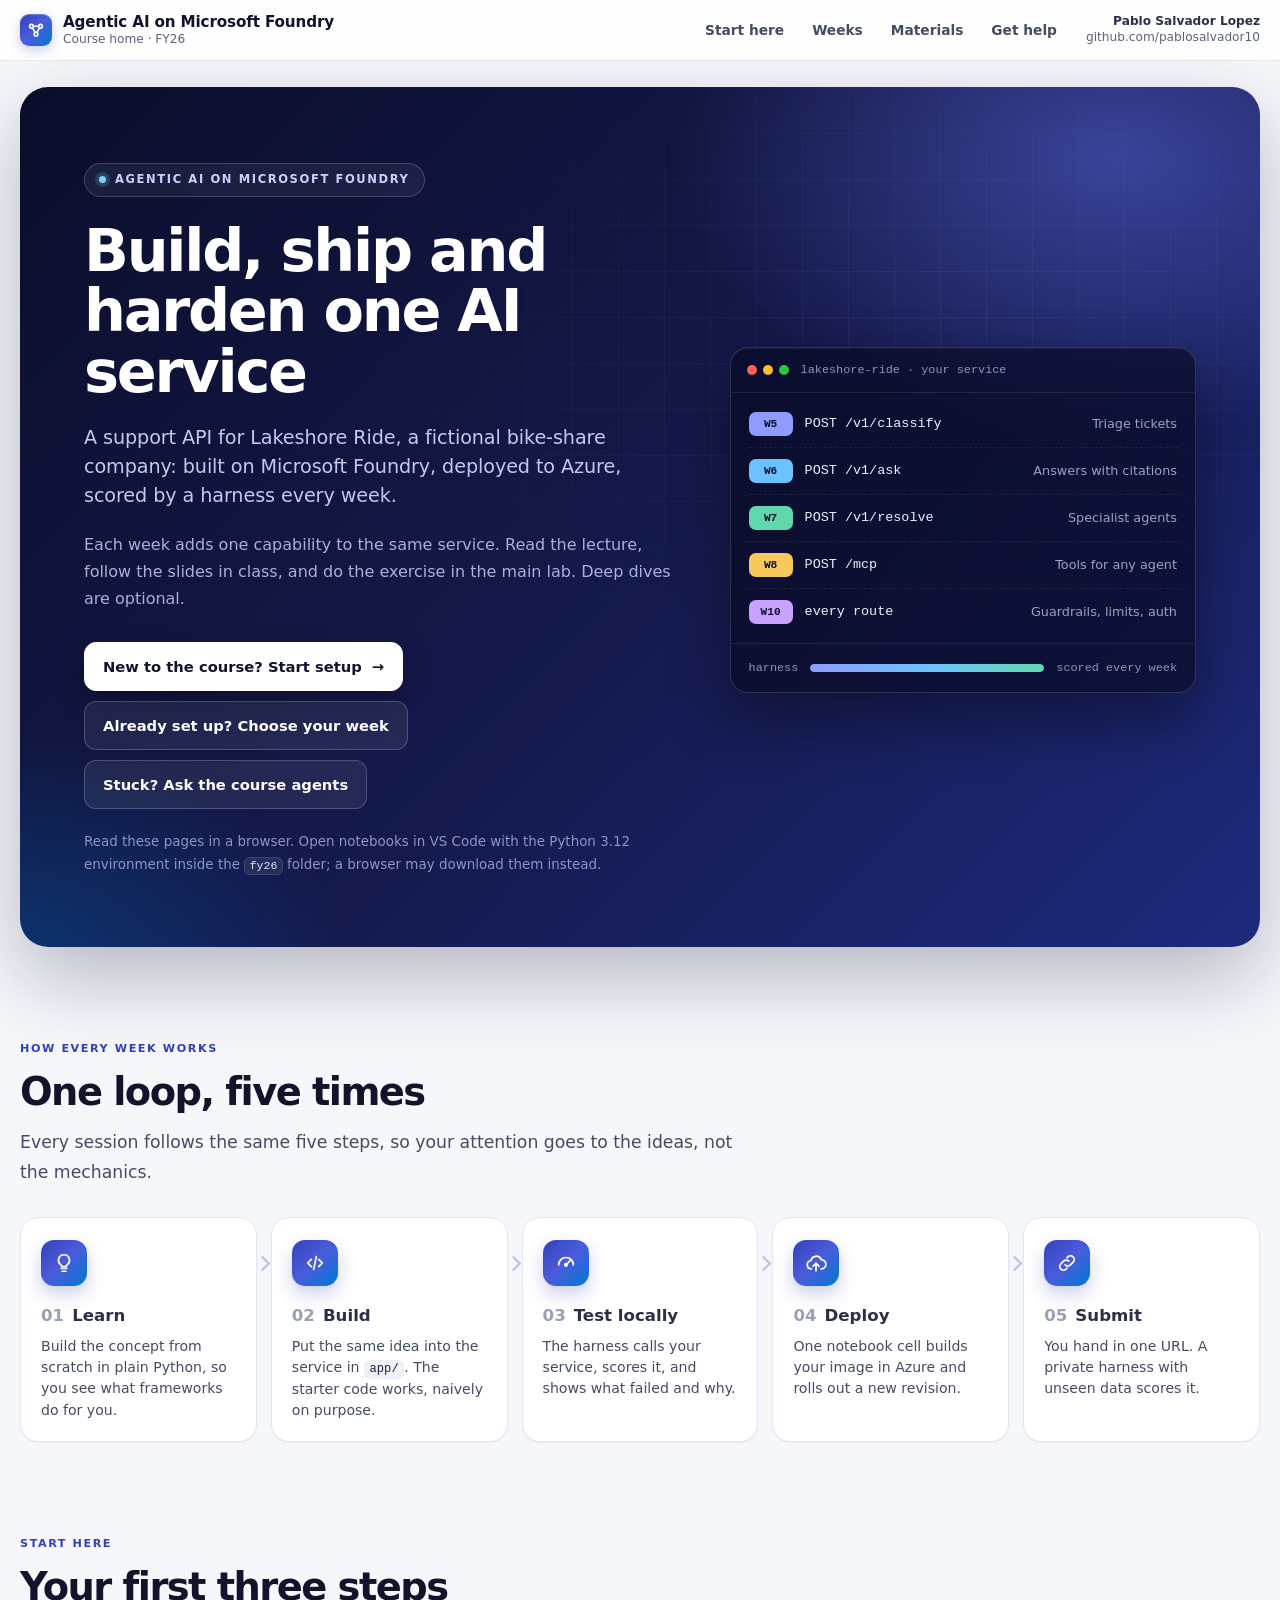
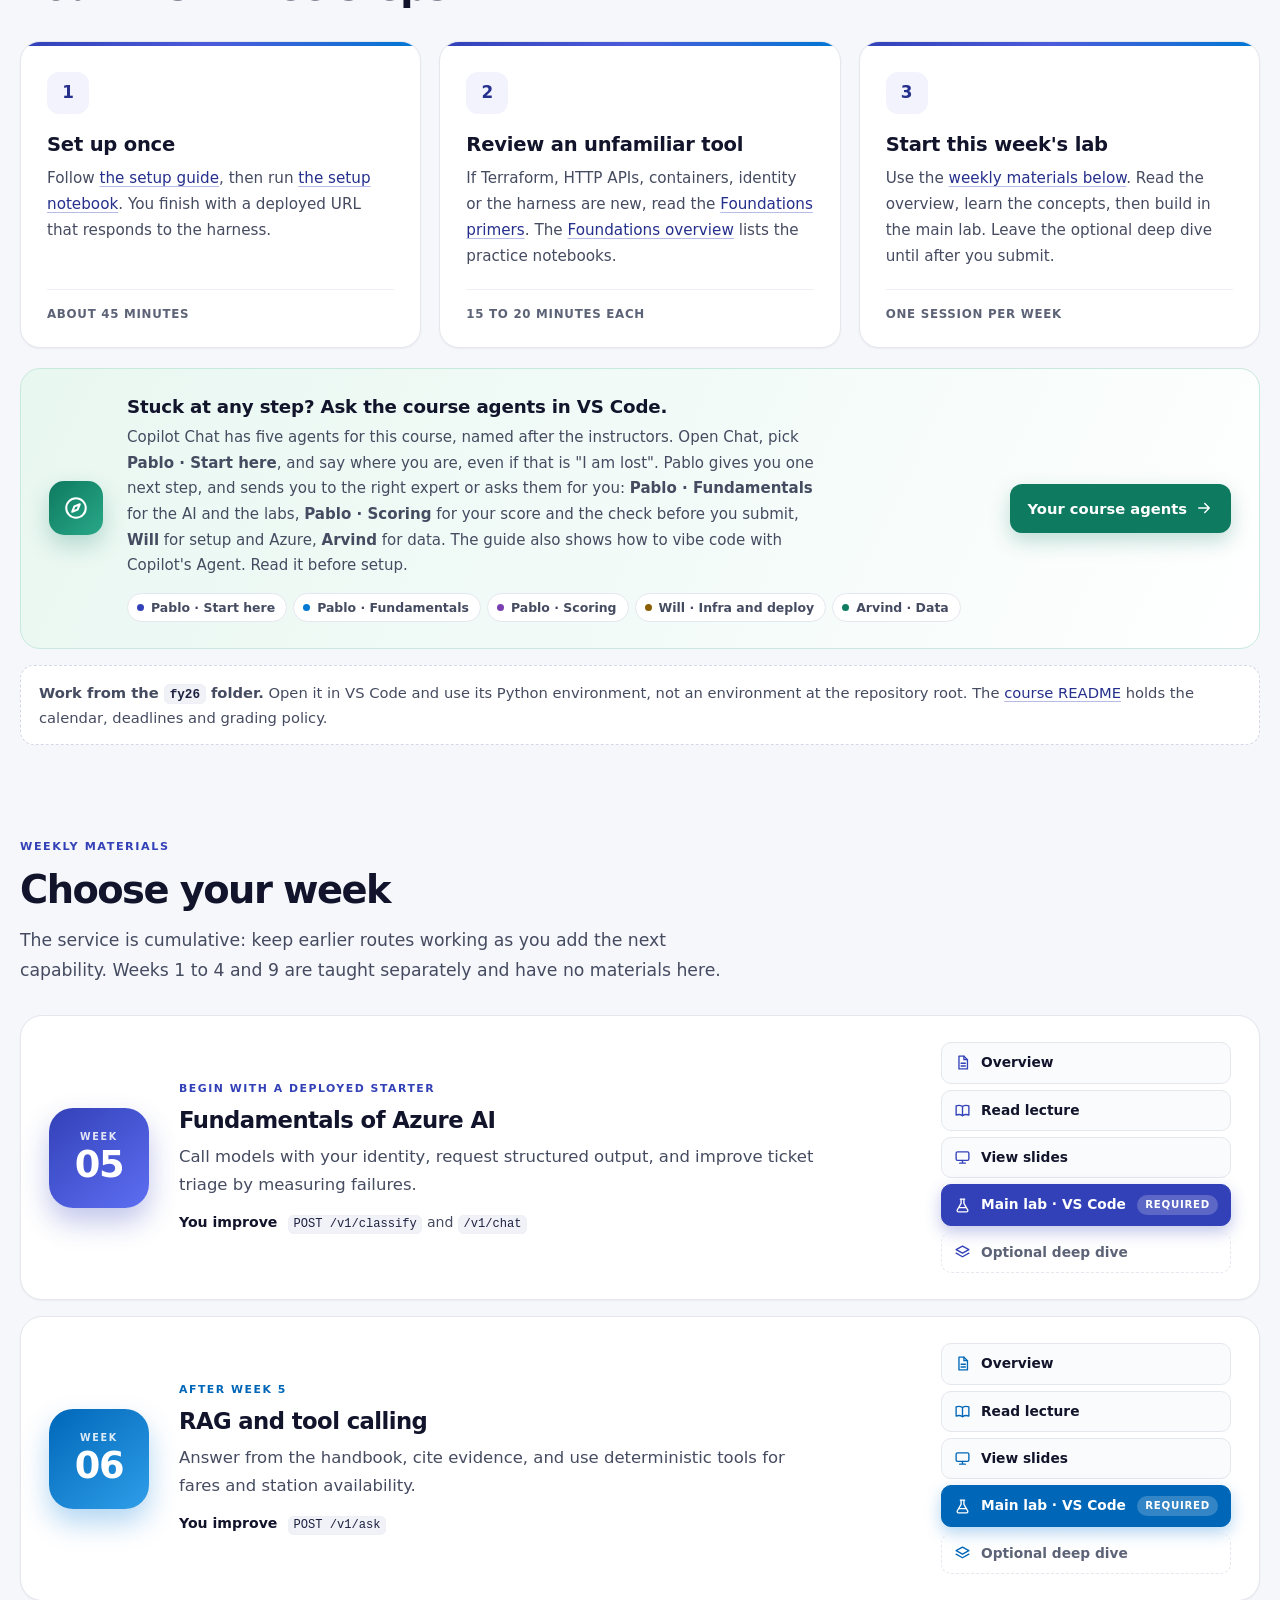
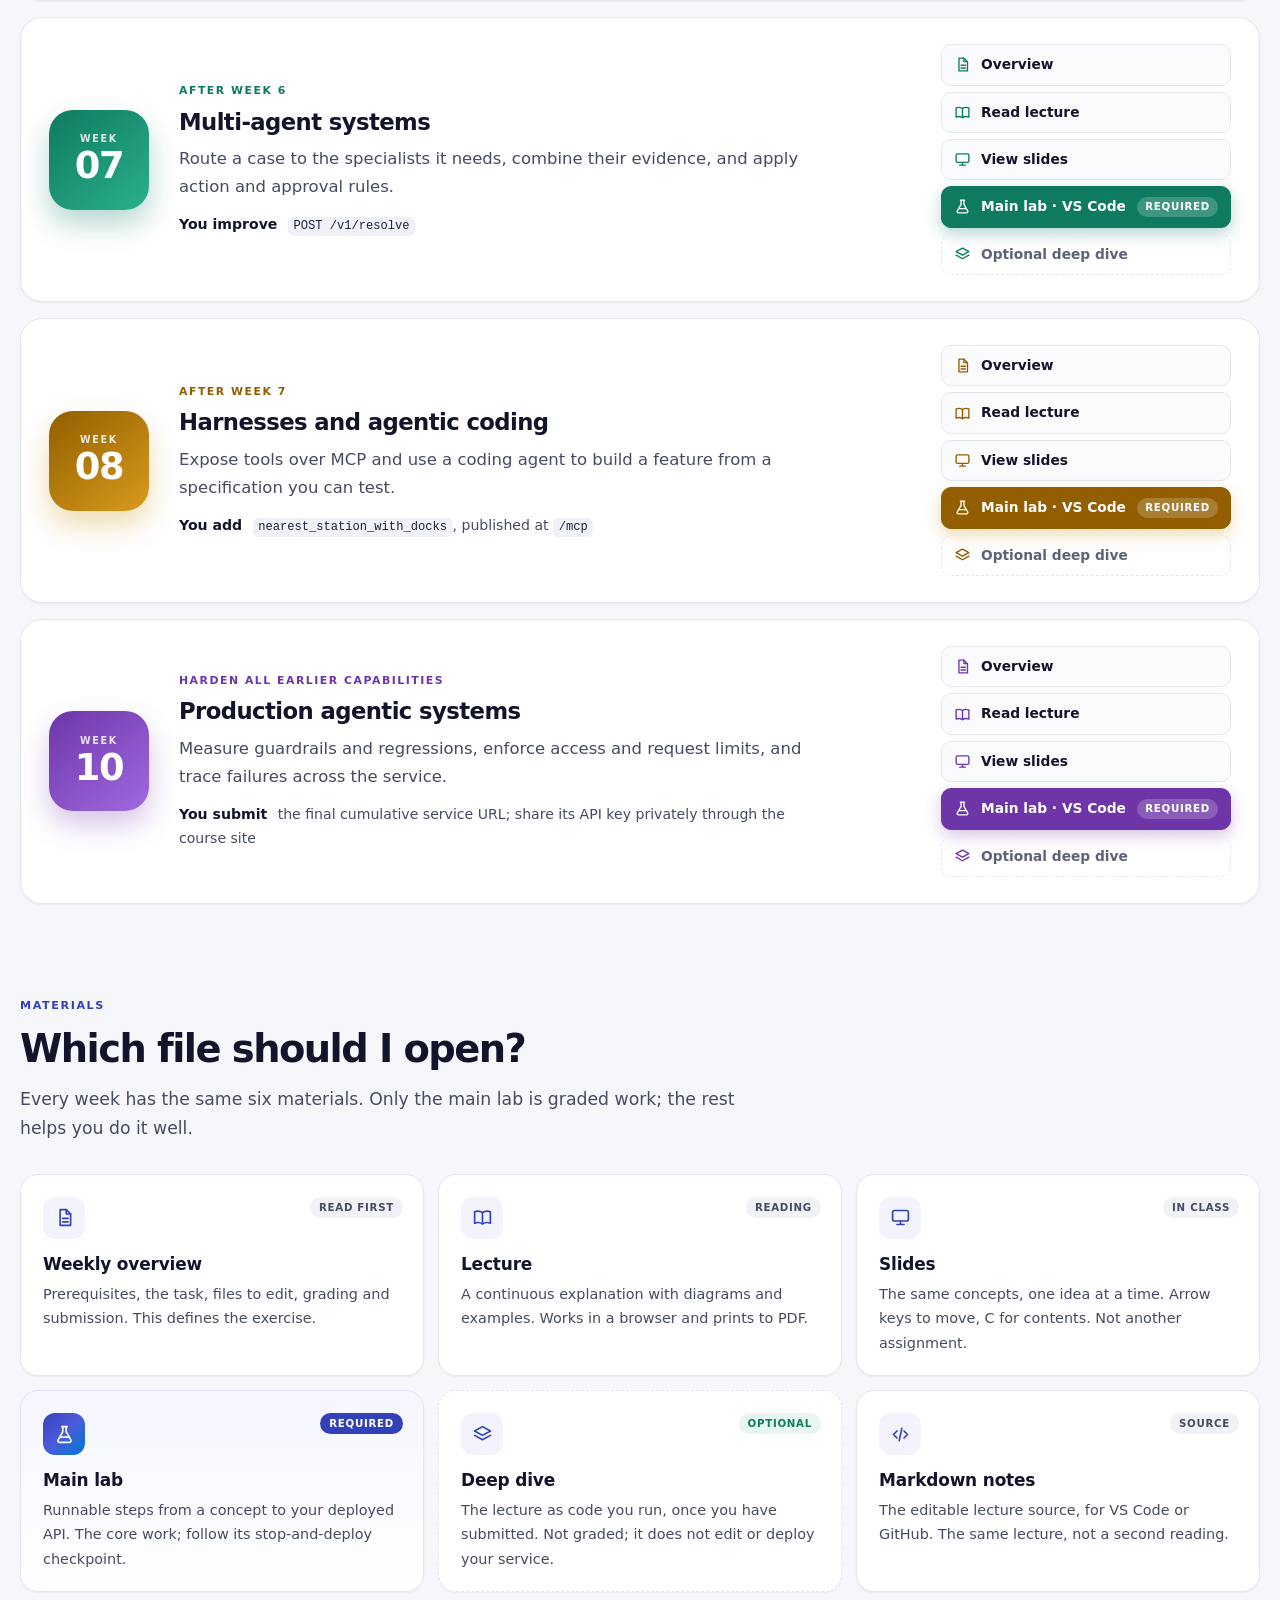
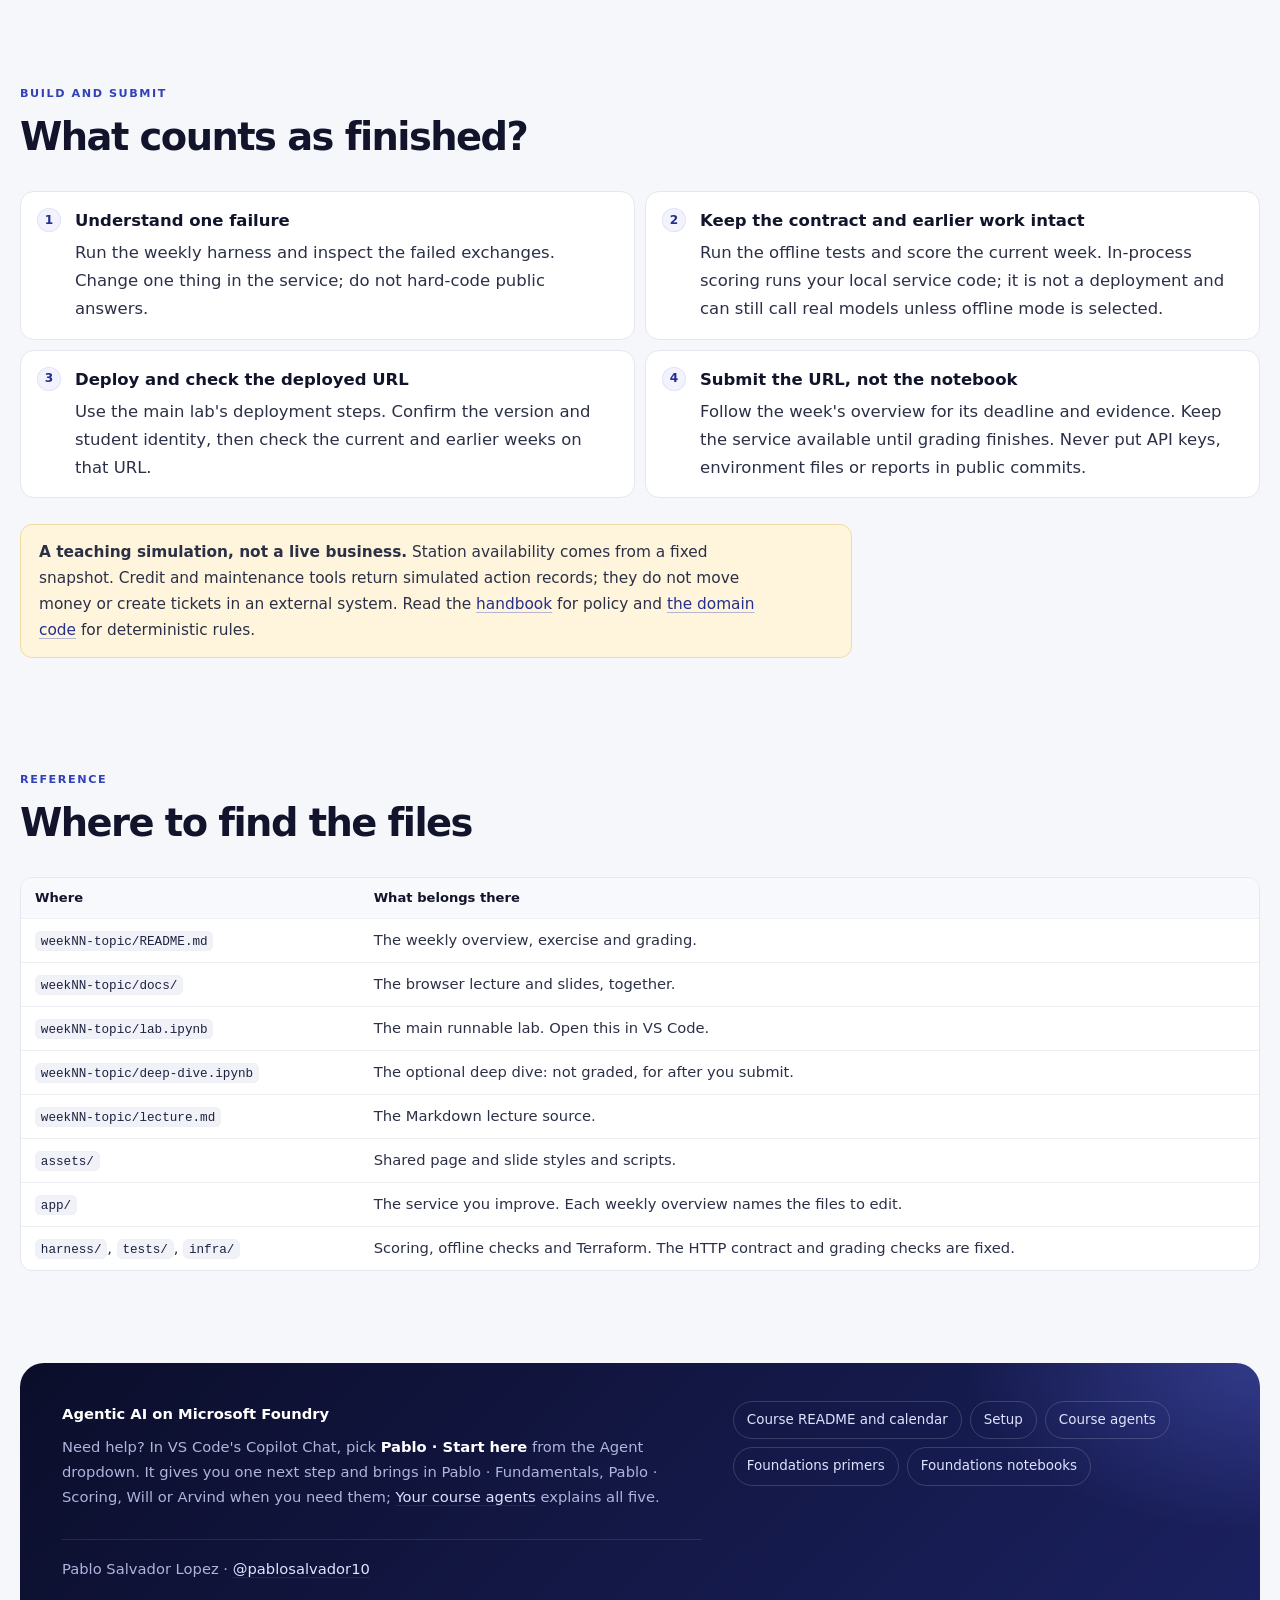
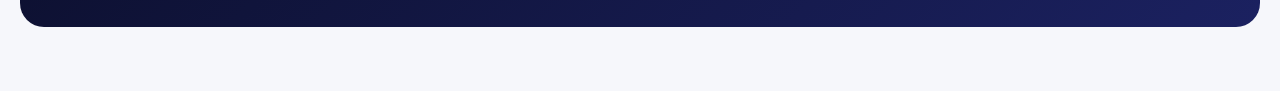
==== commit 0ece9d5a: "feat(agents): five course agents named after the instructors, with Microsoft Learn MCP Pablo · Start" ====
--- a/fy26/index.html
+++ b/fy26/index.html
@@ -93,10 +93,10 @@
     <div class="help-band">
       <span class="help-band__icon"><svg aria-hidden="true"><use href="#i-guide"/></svg></span>
       <div class="help-band__copy">
-        <h3>Stuck at any step? You do not have to work it out alone.</h3>
-        <p>VS Code's Copilot Chat has five agents that know this course. Open Chat, pick <strong>FY26 Guide</strong>, and say where you are, even if that is "I am lost". It gives you one next step. Read the guide before setup; it takes five minutes.</p>
+        <h3>Stuck at any step? Ask the course agents in VS Code.</h3>
+        <p>Copilot Chat has five agents for this course, named after the instructors. Open Chat, pick <strong>Pablo · Start here</strong>, and say where you are, even if that is "I am lost". Pablo gives you one next step, and sends you to the right expert or asks them for you: <strong>Pablo · Fundamentals</strong> for the AI and the labs, <strong>Pablo · Scoring</strong> for your score and the check before you submit, <strong>Will</strong> for setup and Azure, <strong>Arvind</strong> for data. The guide also shows how to vibe code with Copilot's Agent. Read it before setup.</p>
         <ul class="help-band__agents" aria-label="The course agents">
-          <li class="a-guide">FY26 Guide</li><li class="a-setup">Setup Doctor</li><li class="a-tutor">Lab Tutor</li><li class="a-deploy">Deploy Doctor</li><li class="a-submit">Submit Check</li>
+          <li class="a-guide">Pablo · Start here</li><li class="a-tutor">Pablo · Fundamentals</li><li class="a-submit">Pablo · Scoring</li><li class="a-deploy">Will · Infra and deploy</li><li class="a-setup">Arvind · Data</li>
         </ul>
       </div>
       <a class="help-band__link" href="foundations/docs/agents.html">Your course agents <svg aria-hidden="true"><use href="#i-arrow"/></svg></a>
@@ -247,7 +247,7 @@
   <footer class="home-footer">
     <div>
       <p class="home-footer__brand">Agentic AI on Microsoft Foundry</p>
-      <p>Need help? In VS Code's Copilot Chat, pick <strong>FY26 Guide</strong> from the Agent dropdown. It routes you to setup, lab, deployment or submission help; <a href="foundations/docs/agents.html">Your course agents</a> explains all five.</p>
+      <p>Need help? In VS Code's Copilot Chat, pick <strong>Pablo · Start here</strong> from the Agent dropdown. It gives you one next step and brings in Pablo · Fundamentals, Pablo · Scoring, Will or Arvind when you need them; <a href="foundations/docs/agents.html">Your course agents</a> explains all five.</p>
     </div>
     <nav class="home-footer__links" aria-label="More course pages">
       <a href="README.md">Course README and calendar</a>
@@ -262,4 +262,4 @@
 <button id="back-to-top" type="button" aria-label="Back to top">↑</button>
 <script src="assets/lecture.js"></script>
 </body>
-</html>+</html>
--- a/fy26/assets/lecture.css
+++ b/fy26/assets/lecture.css
@@ -16,7 +16,7 @@
 a{color:var(--accent-dark);text-decoration-color:rgba(51,65,184,.35);text-underline-offset:3px;text-decoration-thickness:1px}
 a:hover{color:var(--accent);text-decoration-color:currentColor}
 strong,b{font-weight:650}
-code{padding:.12em .38em;border:1px solid var(--line-soft);border-radius:6px;background:var(--sunken);color:#1d2140;font-family:var(--mono);font-size:.86em;overflow-wrap:anywhere}
+code{padding:.12em .38em;border:1px solid var(--line-soft);border-radius:6px;background:var(--sunken);color:#1d2140;font-family:var(--mono);font-size:.86em;font-variant-ligatures:none;overflow-wrap:anywhere}
 :focus-visible{outline:2px solid var(--accent);outline-offset:2px;border-radius:6px}
 ::selection{background:#dfe3ff}
 .skip{position:fixed;left:12px;top:-80px;z-index:300;padding:8px 14px;border-radius:8px;background:var(--ink);color:#fff;font-weight:600;text-decoration:none}
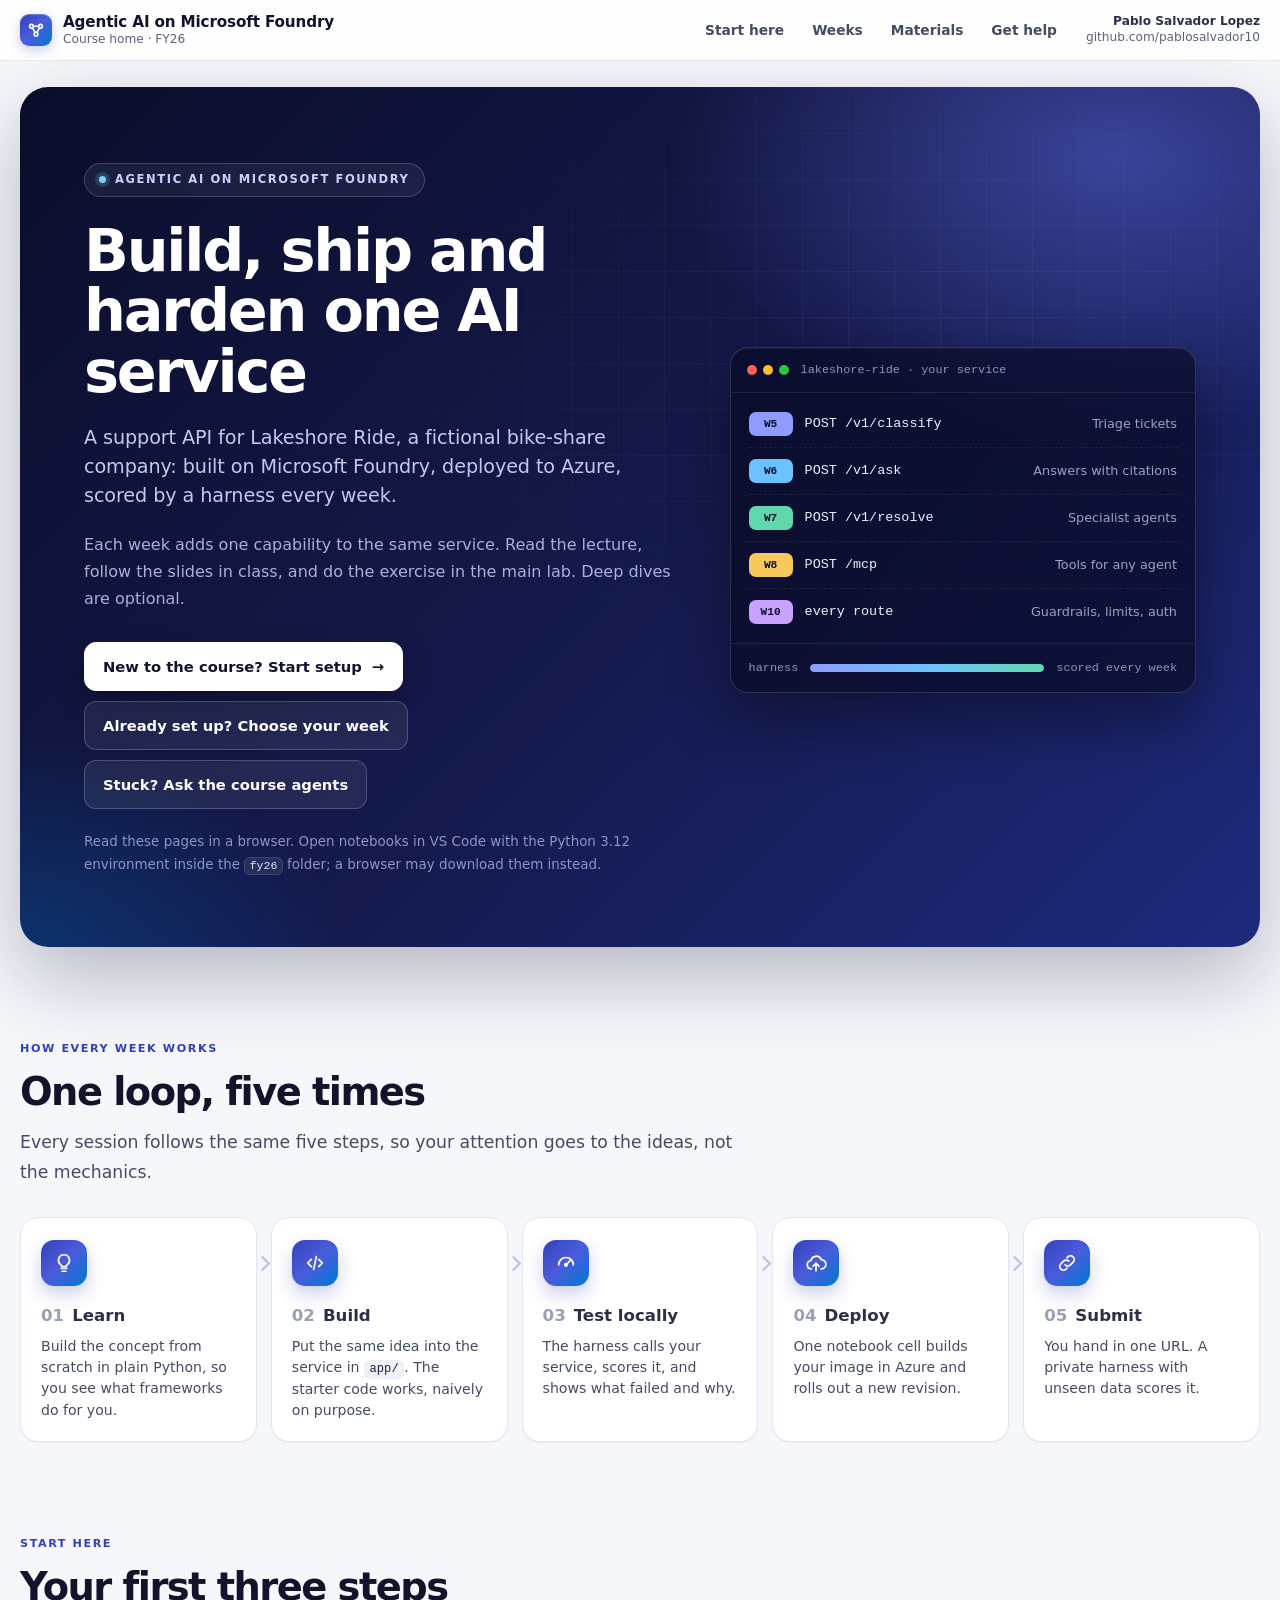
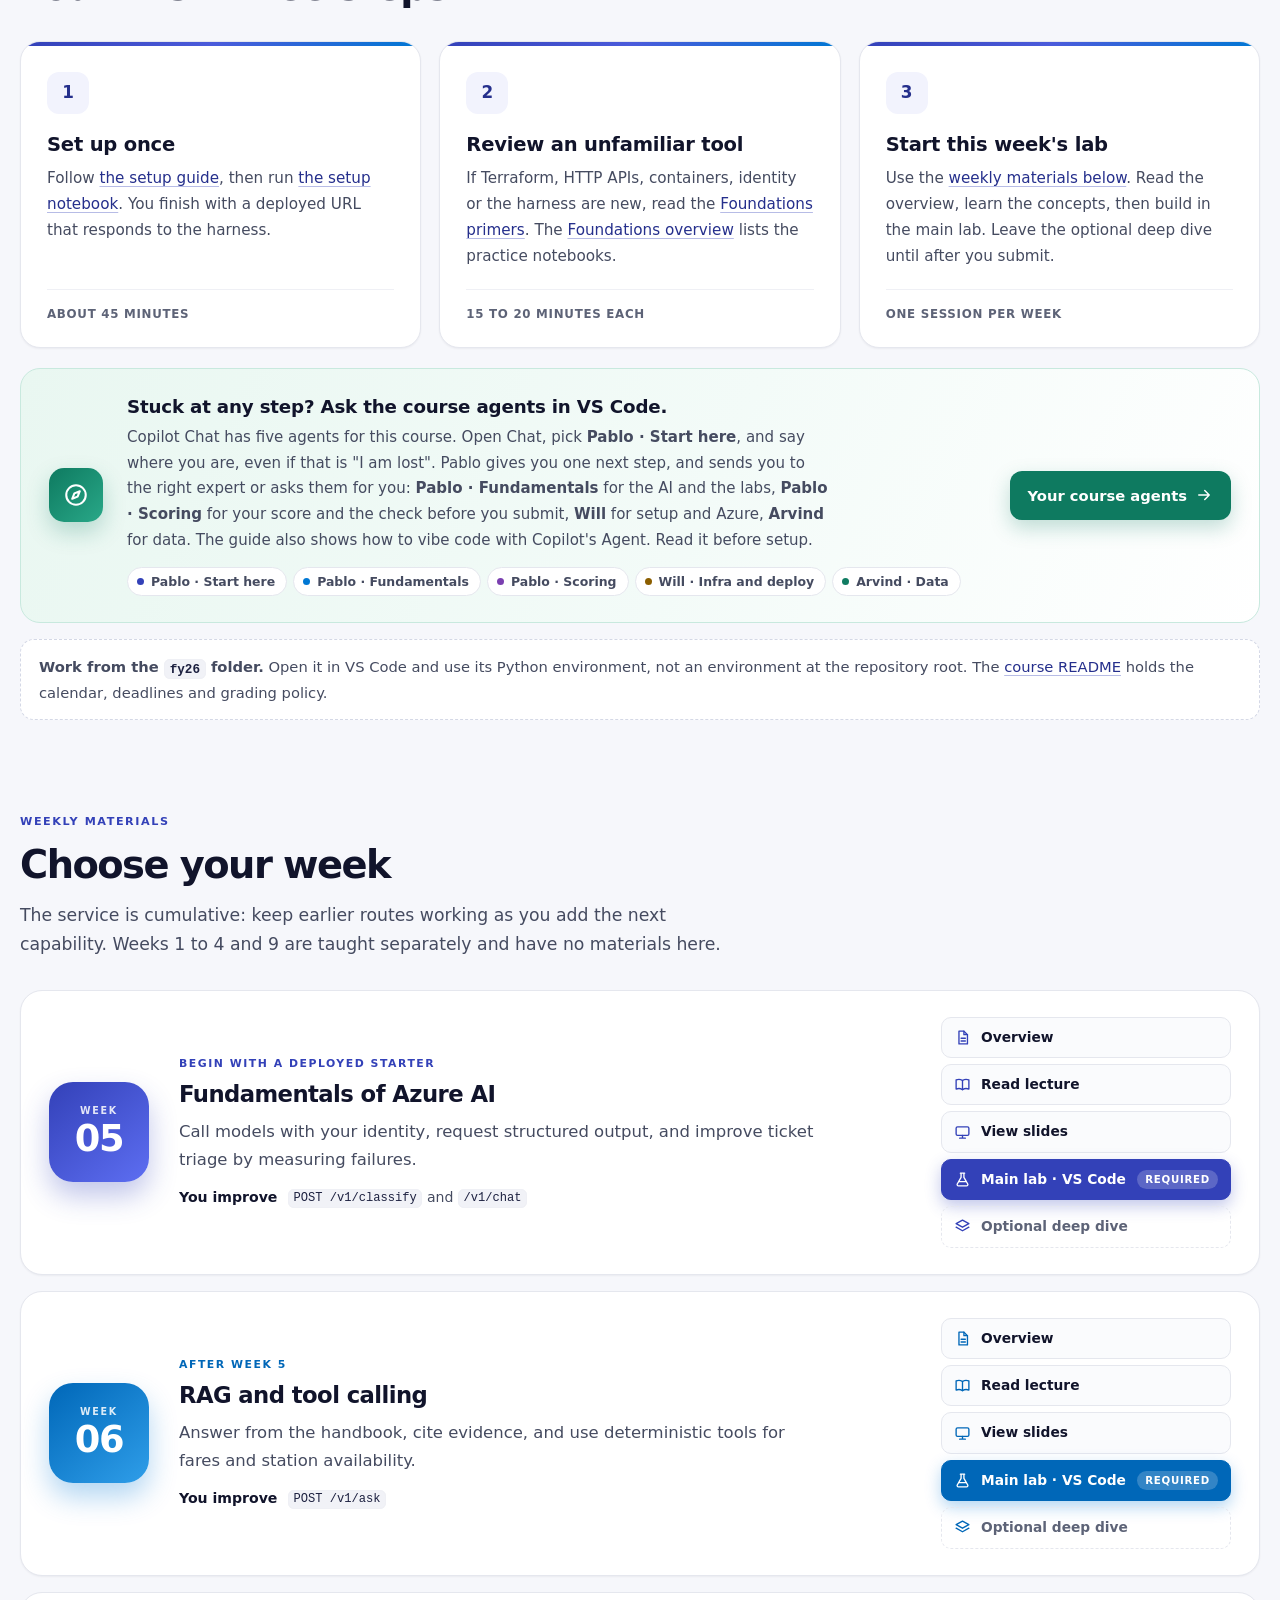
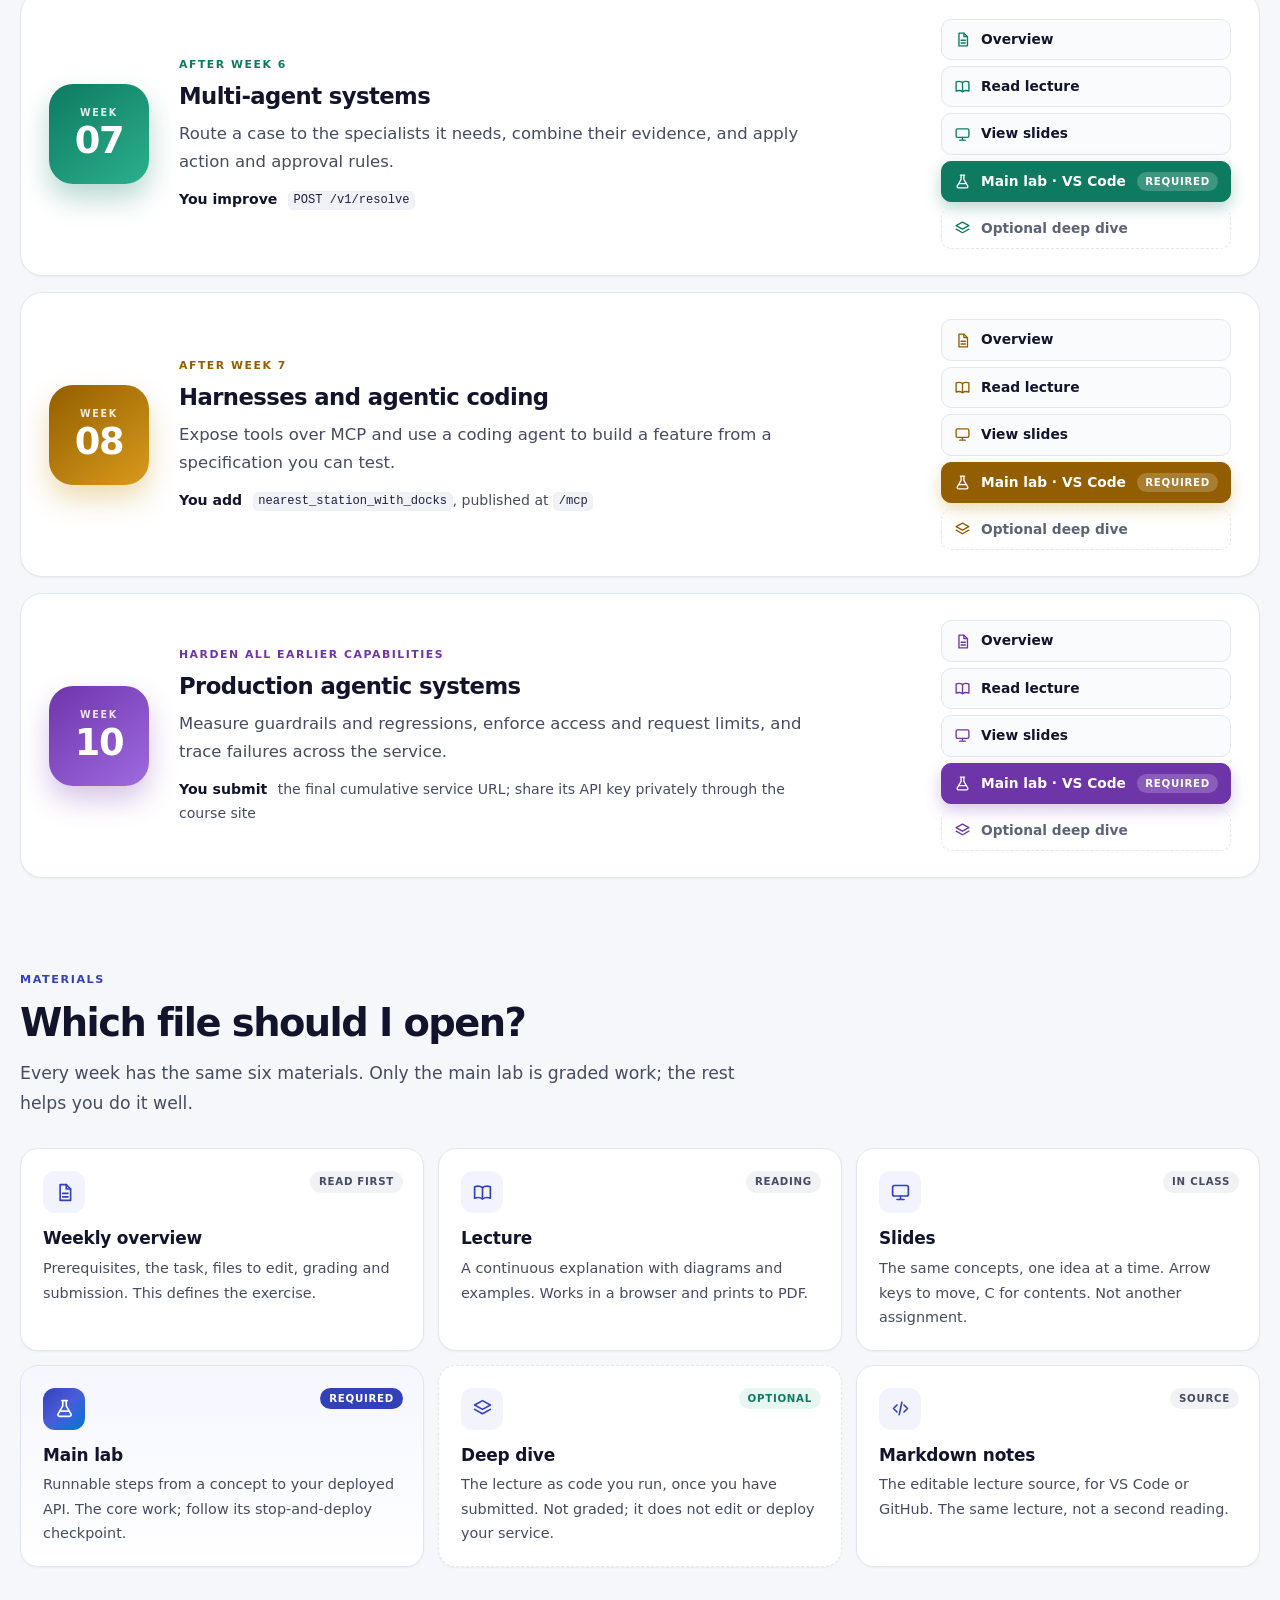
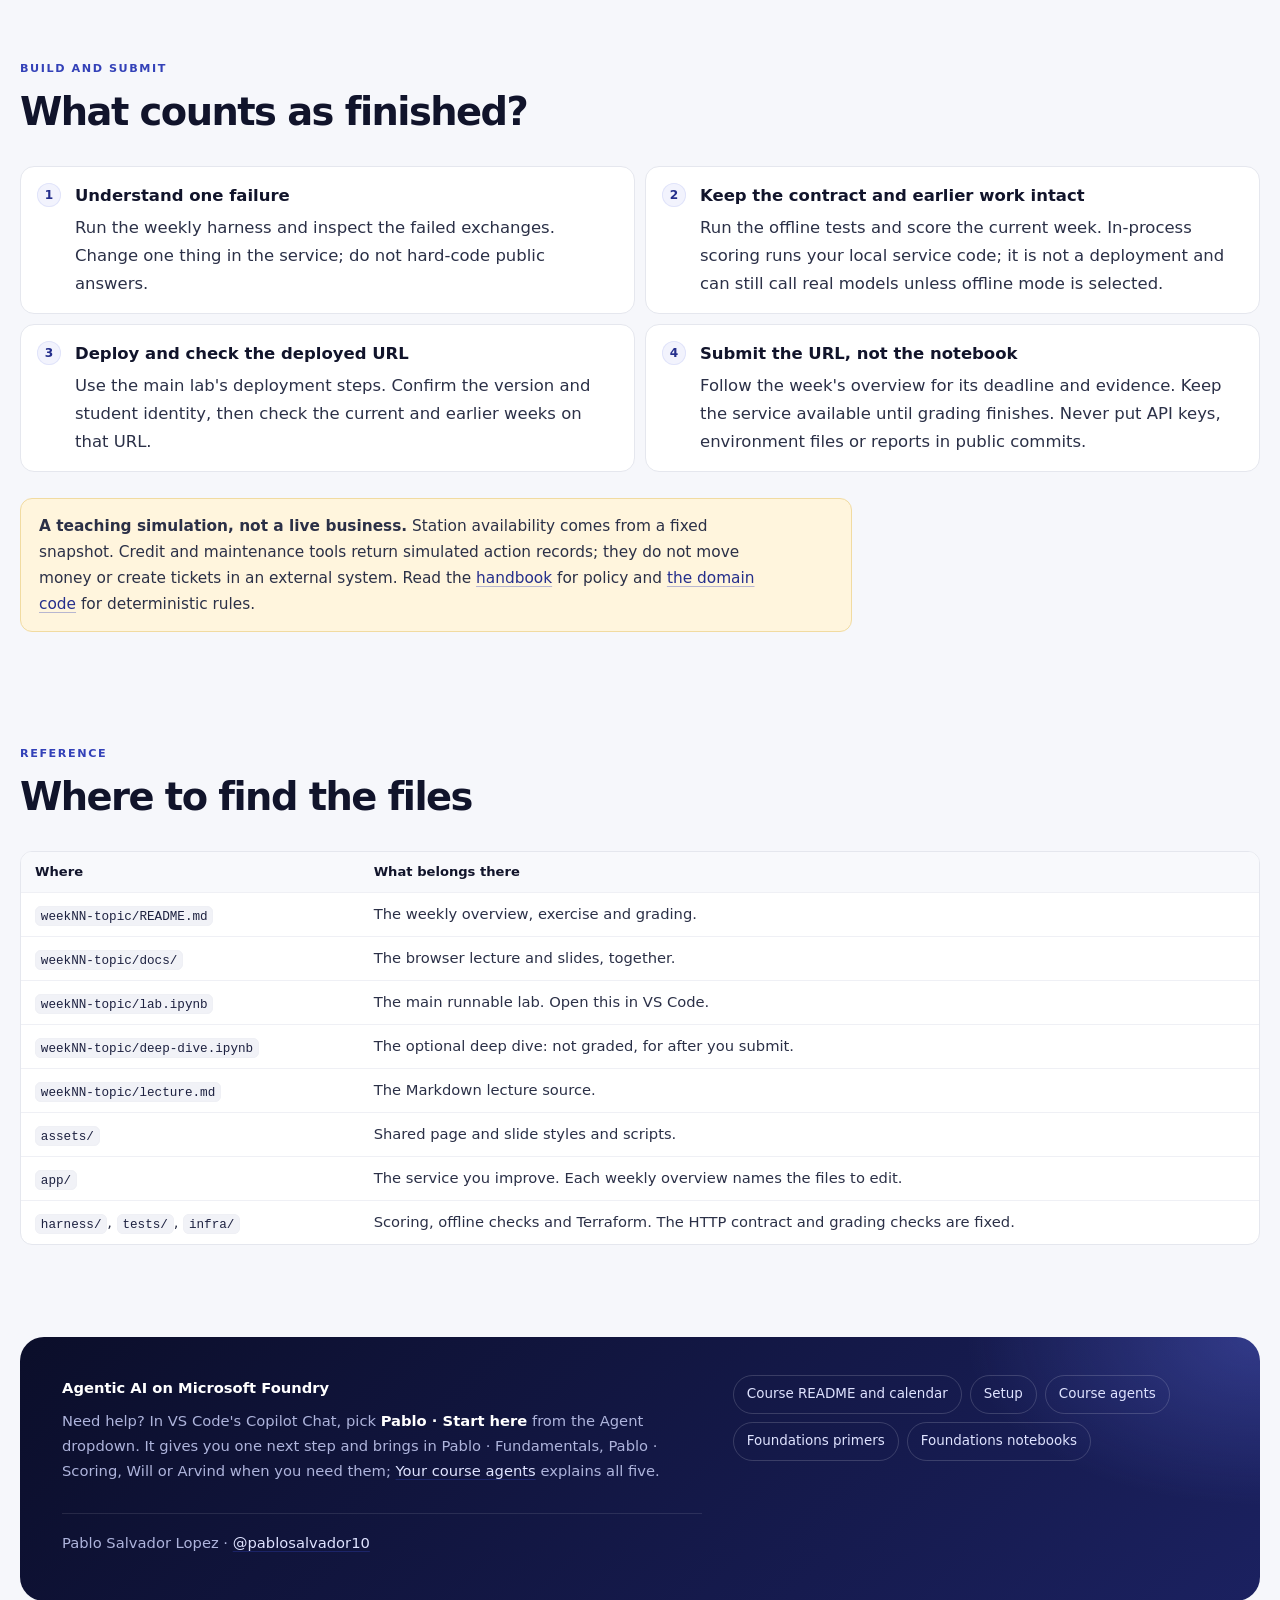
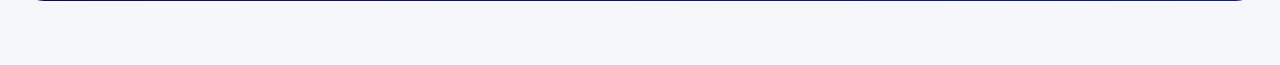
==== commit 69a3d618: "docs: no instructor names or roles in pages and READMEs; Pablo Salvador Lopez credited as owner" ====
--- a/fy26/index.html
+++ b/fy26/index.html
@@ -94,7 +94,7 @@
       <span class="help-band__icon"><svg aria-hidden="true"><use href="#i-guide"/></svg></span>
       <div class="help-band__copy">
         <h3>Stuck at any step? Ask the course agents in VS Code.</h3>
-        <p>Copilot Chat has five agents for this course, named after the instructors. Open Chat, pick <strong>Pablo · Start here</strong>, and say where you are, even if that is "I am lost". Pablo gives you one next step, and sends you to the right expert or asks them for you: <strong>Pablo · Fundamentals</strong> for the AI and the labs, <strong>Pablo · Scoring</strong> for your score and the check before you submit, <strong>Will</strong> for setup and Azure, <strong>Arvind</strong> for data. The guide also shows how to vibe code with Copilot's Agent. Read it before setup.</p>
+        <p>Copilot Chat has five agents for this course. Open Chat, pick <strong>Pablo · Start here</strong>, and say where you are, even if that is "I am lost". Pablo gives you one next step, and sends you to the right expert or asks them for you: <strong>Pablo · Fundamentals</strong> for the AI and the labs, <strong>Pablo · Scoring</strong> for your score and the check before you submit, <strong>Will</strong> for setup and Azure, <strong>Arvind</strong> for data. The guide also shows how to vibe code with Copilot's Agent. Read it before setup.</p>
         <ul class="help-band__agents" aria-label="The course agents">
           <li class="a-guide">Pablo · Start here</li><li class="a-tutor">Pablo · Fundamentals</li><li class="a-submit">Pablo · Scoring</li><li class="a-deploy">Will · Infra and deploy</li><li class="a-setup">Arvind · Data</li>
         </ul>
